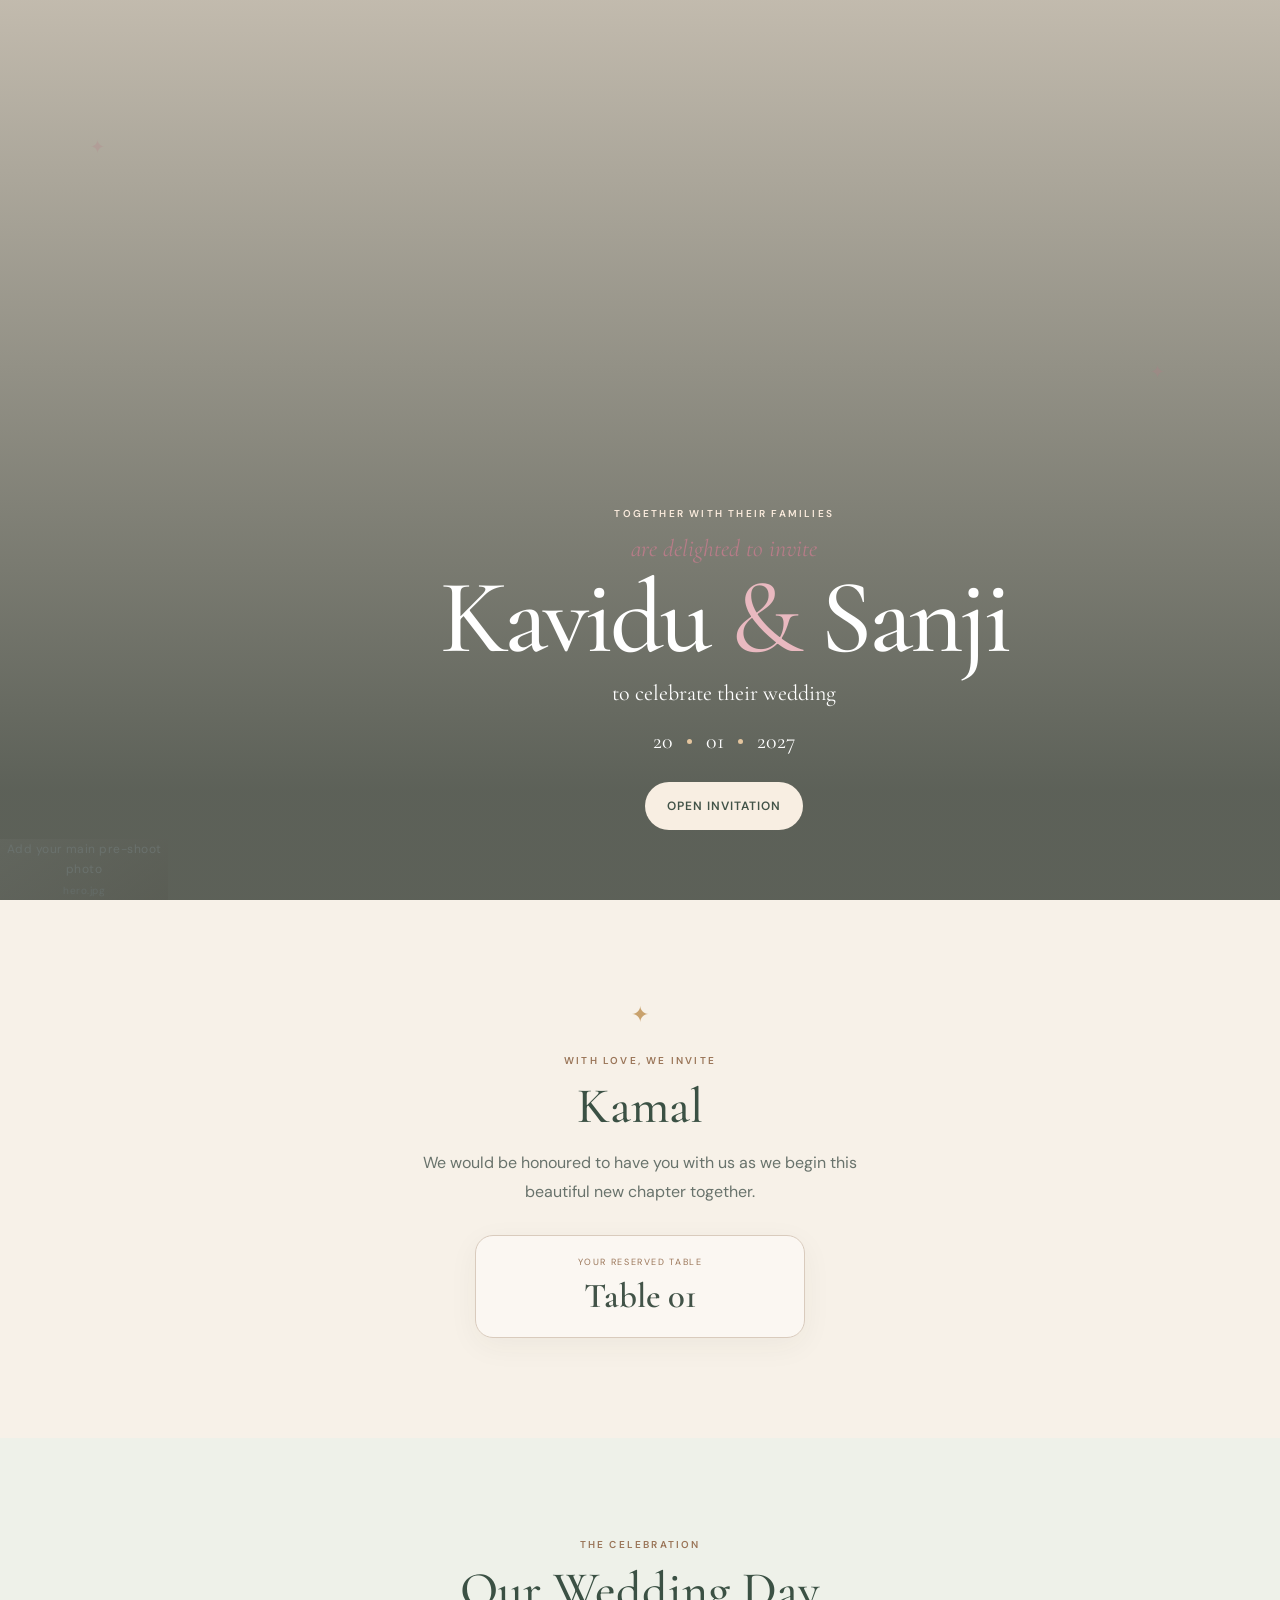
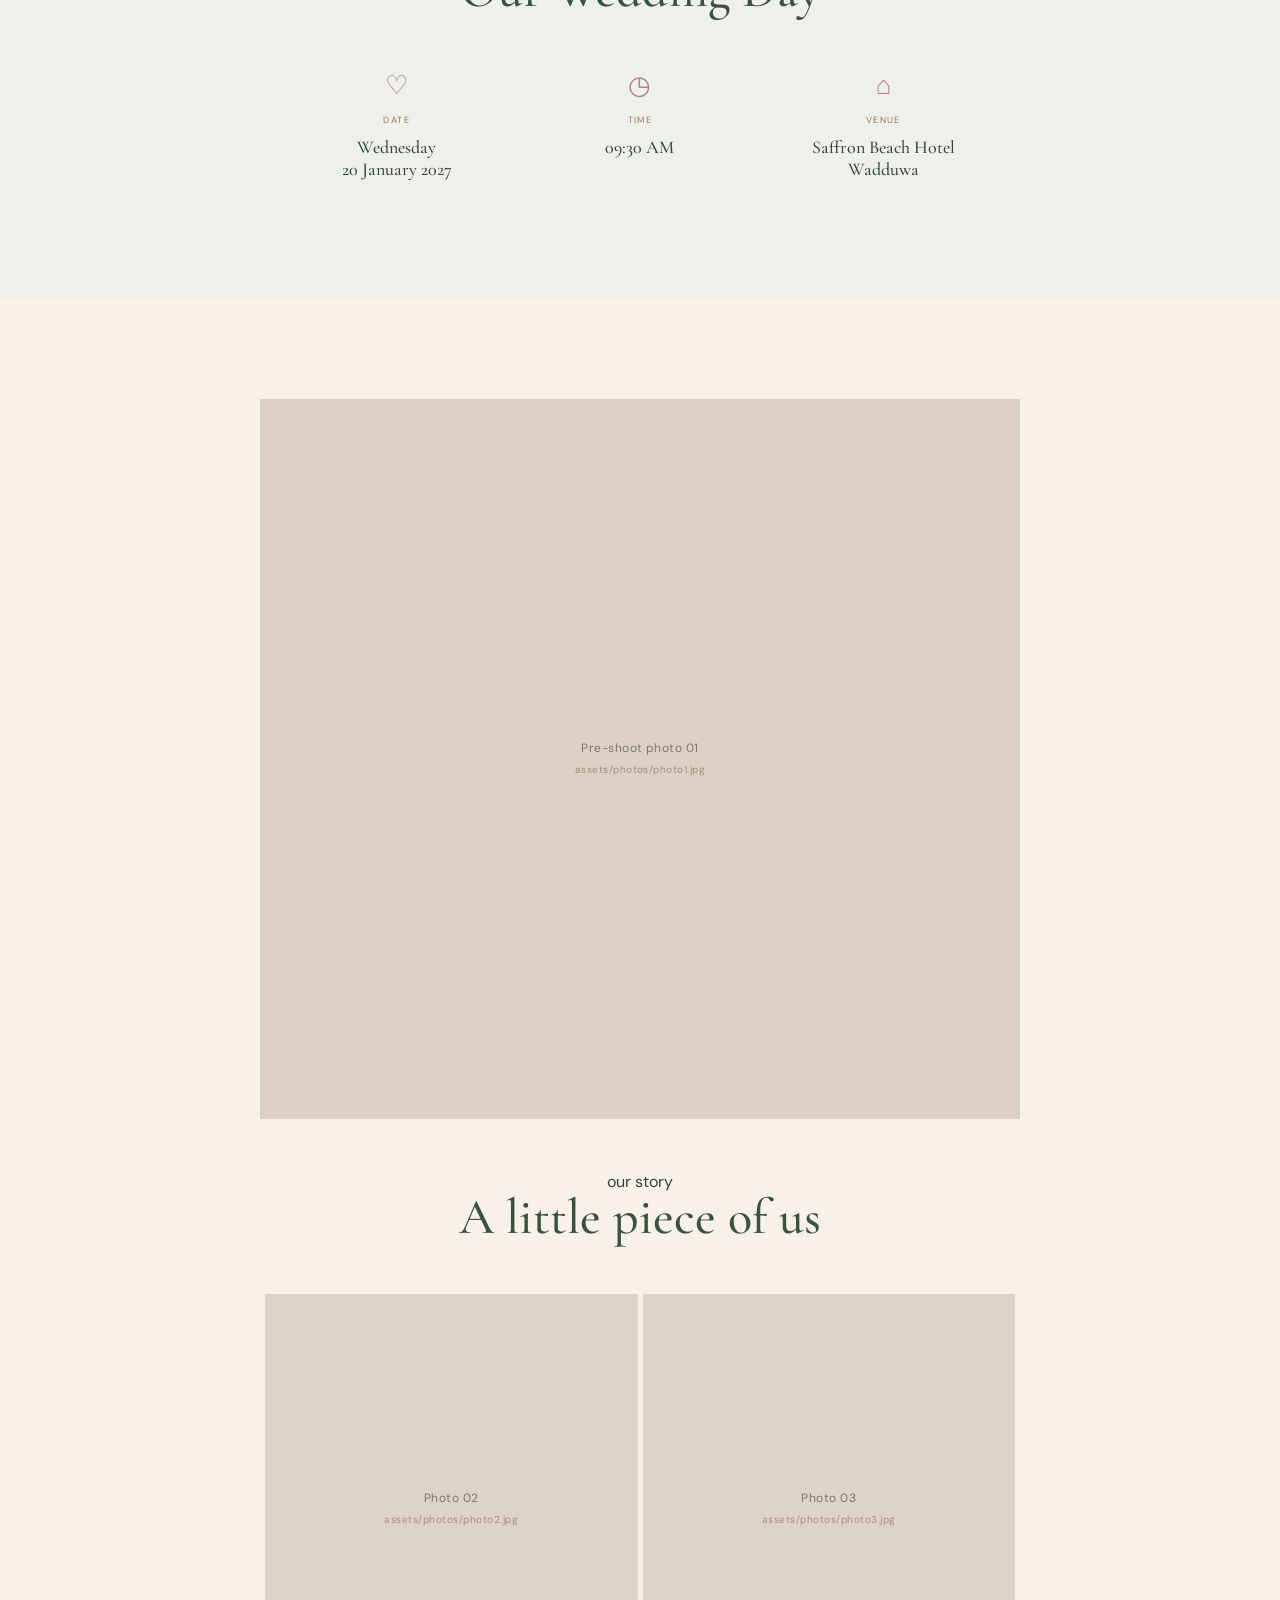
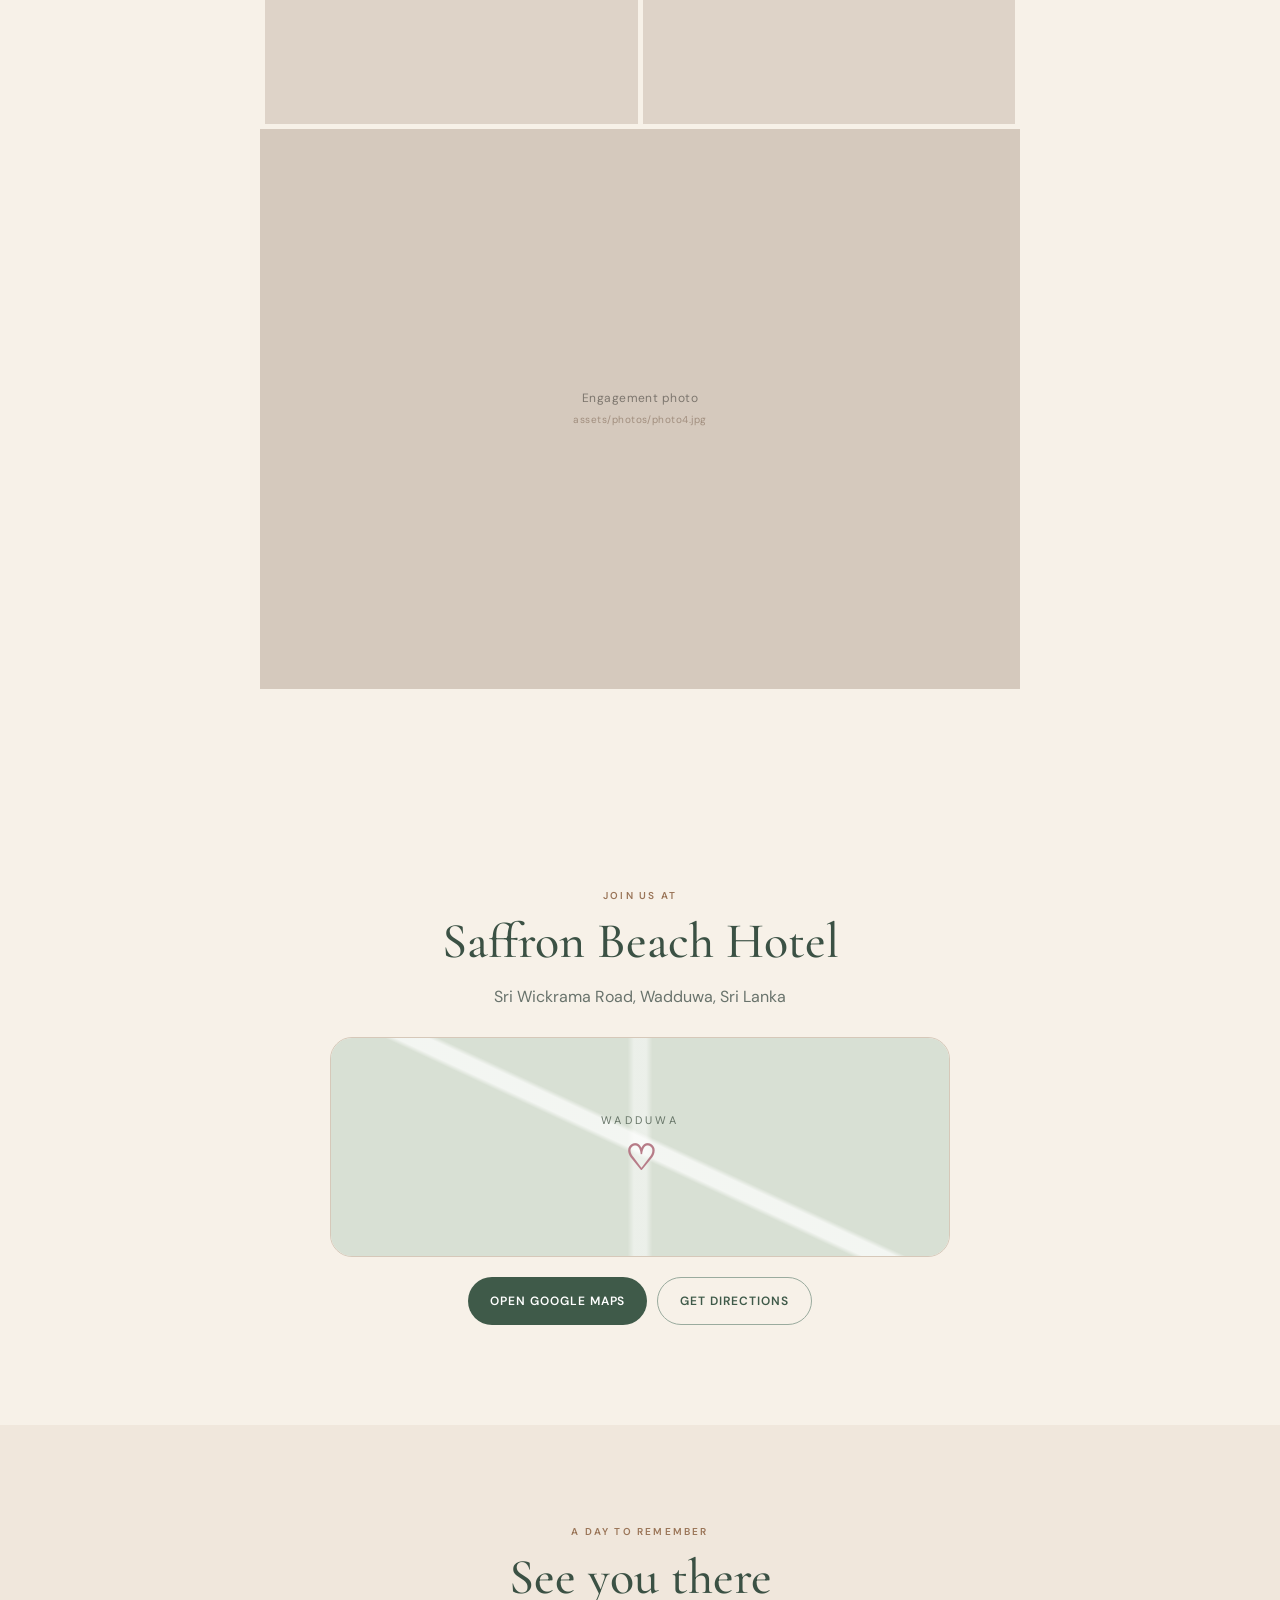
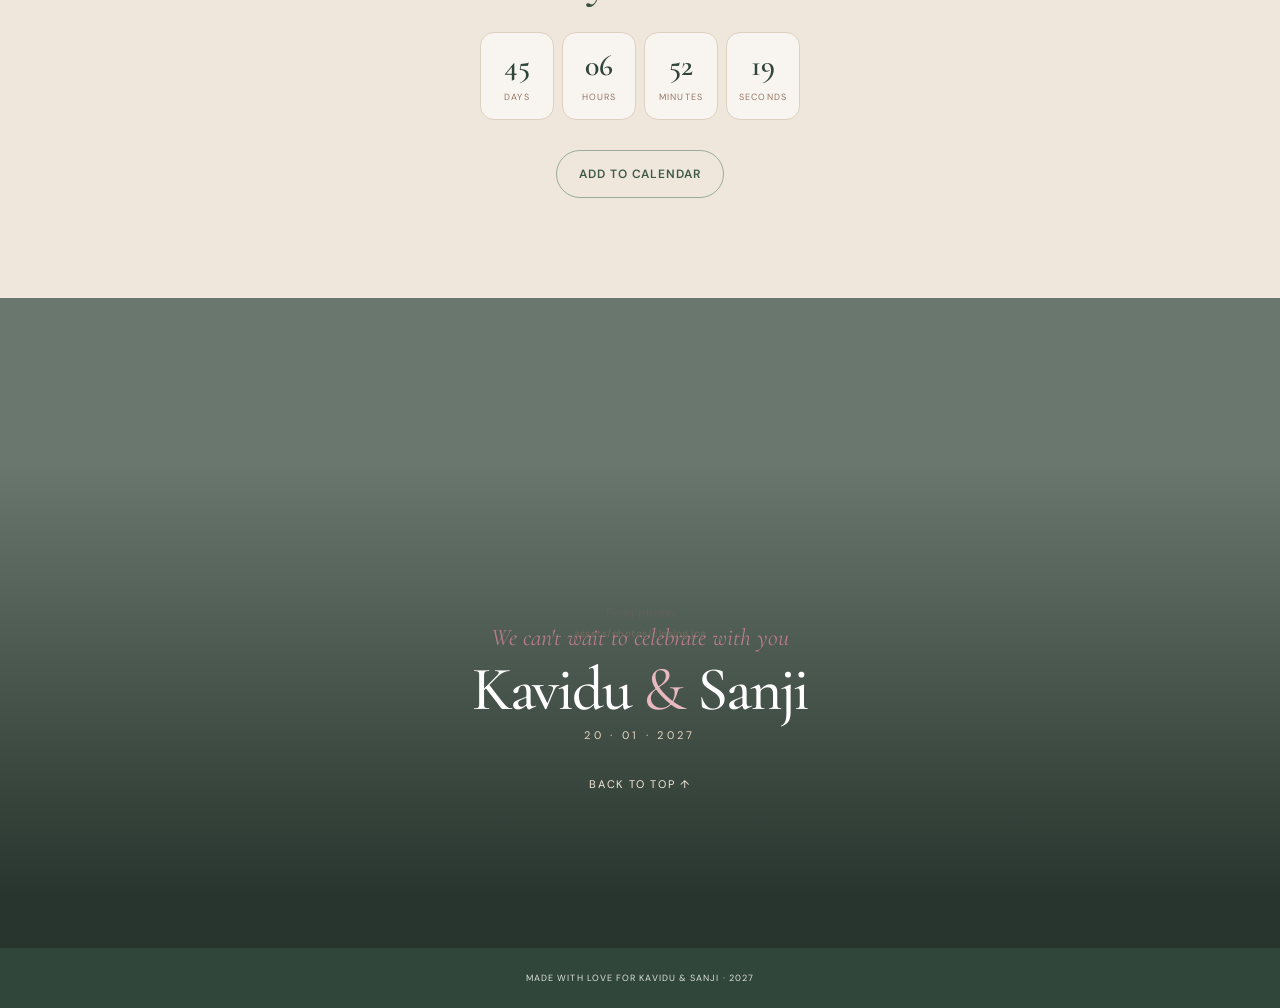
==== index.html @ c651fc00 "Update index.html" ====
<!doctype html>
<html lang="en">
<head>
  <meta charset="utf-8">
  <meta name="viewport" content="width=device-width,initial-scale=1,viewport-fit=cover">
  <meta name="theme-color" content="#f7f1e8">
  <meta name="description" content="Wedding invitation of Kavidu & Sanji — 20 January 2027, Saffron Beach Hotel, Wadduwa.">
  <title>Kavidu & Sanji | Wedding Invitation</title>
  <link rel="preconnect" href="https://fonts.googleapis.com">
  <link rel="preconnect" href="https://fonts.gstatic.com" crossorigin>
  <link href="https://fonts.googleapis.com/css2?family=Cormorant+Garamond:wght@400;500;600;700&family=DM+Sans:wght@400;500;600&display=swap" rel="stylesheet">
  <link rel="stylesheet" href="styles.css">
</head>
<body>
  <div class="petals" aria-hidden="true"></div>

  <main>
    <section class="hero" id="top">
      <div class="hero-photo photo-placeholder" data-photo="hero">
        <div class="photo-note">Add your main pre-shoot photo<br><small>hero.jpg</small></div>
      </div>
      <div class="hero-overlay"></div>
      <div class="hero-content">
        <p class="eyebrow">Together with their families</p>
        <p class="script">are delighted to invite</p>
        <h1>Kavidu <span>&amp;</span> Sanji</h1>
        <p class="hero-sub">to celebrate their wedding</p>
        <div class="date-line">
          <span>20</span><i></i><span>01</span><i></i><span>2027</span>
        </div>
        <button class="enter-btn" onclick="document.querySelector('#invitation').scrollIntoView({behavior:'smooth'})">Open Invitation</button>
      </div>
    </section>

    <section class="welcome section" id="invitation">
      <div class="ornament">✦</div>
      <p class="eyebrow">With love, we invite</p>
      <h2 id="guestName">Dear Guest</h2>
      <p class="guest-message">
        We would be honoured to have you with us as we begin this beautiful new chapter together.
      </p>
      <div class="personal-card">
        <span>Your reserved table</span>
        <strong id="tableNumber">—</strong>
      </div>
    </section>

    <section class="details section">
      <p class="eyebrow">The celebration</p>
      <h2>Our Wedding Day</h2>
      <div class="detail-grid">
        <article><span class="icon">♡</span><small>DATE</small><b>Wednesday<br>20 January 2027</b></article>
        <article><span class="icon">◷</span><small>TIME</small><b>09:30 AM</b></article>
        <article><span class="icon">⌂</span><small>VENUE</small><b>Saffron Beach Hotel<br>Wadduwa</b></article>
      </div>
    </section>

    <section class="photo-story section">
      <div class="wide-photo photo-placeholder" data-photo="photo1"><div class="photo-note">Pre-shoot photo 01<br><small>assets/photos/photo1.jpg</small></div></div>
      <div class="photo-caption"><span>our story</span><h2>A little piece of us</h2></div>
      <div class="photo-grid">
        <div class="photo-placeholder" data-photo="photo2"><div class="photo-note">Photo 02<br><small>assets/photos/photo2.jpg</small></div></div>
        <div class="photo-placeholder" data-photo="photo3"><div class="photo-note">Photo 03<br><small>assets/photos/photo3.jpg</small></div></div>
      </div>
      <div class="photo-placeholder tall-photo" data-photo="photo4"><div class="photo-note">Engagement photo<br><small>assets/photos/photo4.jpg</small></div></div>
    </section>

    <section class="venue section">
      <p class="eyebrow">Join us at</p>
      <h2>Saffron Beach Hotel</h2>
      <p>Sri Wickrama Road, Wadduwa, Sri Lanka</p>
      <div class="map-card">
        <div class="map-pattern"><span>WADDUWA</span><b>♡</b></div>
      </div>
      <div class="button-row">
        <a class="primary-btn" target="_blank" rel="noopener" href="https://www.google.com/maps/search/?api=1&query=Saffron+Beach+Hotel,+Sri+Wickrama+Road,+Wadduwa,+Sri+Lanka">Open Google Maps</a>
        <a class="secondary-btn" target="_blank" rel="noopener" href="https://www.google.com/maps/dir/?api=1&destination=Saffron+Beach+Hotel,+Sri+Wickrama+Road,+Wadduwa,+Sri+Lanka">Get Directions</a>
      </div>
    </section>

    <section class="schedule section">
      <p class="eyebrow">A day to remember</p>
      <h2>See you there</h2>
      <div class="countdown" id="countdown">
        <div><strong id="days">—</strong><span>Days</span></div>
        <div><strong id="hours">—</strong><span>Hours</span></div>
        <div><strong id="minutes">—</strong><span>Minutes</span></div>
        <div><strong id="seconds">—</strong><span>Seconds</span></div>
      </div>
      <a class="secondary-btn calendar-btn" id="calendarBtn" target="_blank" rel="noopener">Add to Calendar</a>
    </section>

    <section class="closing section">
      <div class="closing-photo photo-placeholder" data-photo="closing"><div class="photo-note">Final photo<br><small>assets/photos/closing.jpg</small></div></div>
      <div class="closing-content">
        <p class="script">We can't wait to celebrate with you</p>
        <h2>Kavidu <span>&amp;</span> Sanji</h2>
        <p>20 · 01 · 2027</p>
        <a class="top-link" href="#top">Back to top ↑</a>
      </div>
    </section>
  </main>

  <footer>Made with love for Kavidu &amp; Sanji · 2027</footer>
  <script src="guests.js"></script>
  <script src="script.js"></script>
</body>
</html>
---- styles.css ----
*{box-sizing:border-box}html{scroll-behavior:smooth}body{margin:0;background:#f7f1e8;color:#31463a;font-family:"DM Sans",sans-serif;font-size:16px}.section{padding:76px 22px;text-align:center;max-width:760px;margin:auto}.eyebrow{text-transform:uppercase;letter-spacing:.22em;font-size:10px;color:#9a7558;font-weight:600;margin:0 0 14px}.script{font-family:"Cormorant Garamond",serif;font-style:italic;font-size:24px;color:#b77c88;margin:0}.hero{height:100svh;min-height:680px;position:relative;display:flex;align-items:flex-end;justify-content:center;overflow:hidden;background:#d8cec0}.hero-photo,.hero-overlay{position:absolute;inset:0}.hero-photo{background:linear-gradient(145deg,#e8ddd1,#d1c4b6)}.hero-photo img,.photo-placeholder img{width:100%;height:100%;object-fit:cover;display:block}.hero-overlay{background:linear-gradient(to bottom,rgba(34,45,39,.12),rgba(34,45,39,.68) 88%)}.photo-placeholder{display:flex;align-items:center;justify-content:center;position:relative;overflow:hidden}.photo-note{font-size:12px;line-height:1.7;letter-spacing:.04em;color:#7d766e;text-align:center}.photo-note small{font-size:10px;color:#a18e7e}.hero .photo-note{color:#fff}.hero .photo-note small{color:#eee}.hero-content{position:relative;z-index:2;color:#fff;text-align:center;padding:0 22px 56px;width:100%}.hero-content .eyebrow{color:#f9eadc}.hero h1,.closing h2{font-family:"Cormorant Garamond",serif;font-size:clamp(58px,16vw,105px);line-height:.85;font-weight:500;margin:10px 0 18px;letter-spacing:-.035em}.hero h1 span,.closing h2 span{color:#e9b9c0;font-weight:400}.hero-sub{font-family:"Cormorant Garamond",serif;font-size:22px;margin:0 0 22px}.date-line{display:flex;justify-content:center;align-items:center;gap:14px;font-family:"Cormorant Garamond",serif;font-size:22px}.date-line i{width:5px;height:5px;border-radius:50%;background:#e4c59e}.enter-btn,.primary-btn,.secondary-btn{border:0;text-decoration:none;display:inline-flex;align-items:center;justify-content:center;min-height:48px;padding:13px 22px;border-radius:999px;font:600 12px "DM Sans",sans-serif;letter-spacing:.08em;text-transform:uppercase;cursor:pointer}.enter-btn{margin-top:28px;background:#f8eee2;color:#425348}.primary-btn{background:#3f5a49;color:#fff}.secondary-btn{background:transparent;color:#3f5a49;border:1px solid #9aab9e}.welcome h2,.details h2,.venue h2,.schedule h2,.photo-caption h2{font-family:"Cormorant Garamond",serif;font-size:50px;line-height:1;margin:0 0 18px;font-weight:500;color:#3b5144}.welcome{padding-top:92px}.ornament{color:#c9a26d;font-size:22px;margin-bottom:25px}.guest-message{max-width:500px;margin:0 auto 28px;line-height:1.8;color:#69736c}.personal-card{border:1px solid #d9cbbd;background:rgba(255,255,255,.42);padding:20px;border-radius:18px;max-width:330px;margin:auto;box-shadow:0 8px 30px rgba(63,54,43,.05)}.personal-card span{display:block;text-transform:uppercase;letter-spacing:.18em;font-size:9px;color:#9a7558;margin-bottom:7px}.personal-card strong{font-family:"Cormorant Garamond",serif;font-size:35px;font-weight:600;color:#425348}.details{background:#eef1e9;max-width:none}.detail-grid{display:grid;grid-template-columns:repeat(3,1fr);max-width:720px;margin:35px auto 0;gap:10px}.detail-grid article{padding:18px 8px}.detail-grid .icon{display:block;font-size:26px;color:#b77c88;margin-bottom:12px}.detail-grid small{font-size:9px;letter-spacing:.16em;color:#9a7558;display:block;margin-bottom:10px}.detail-grid b{font:500 18px/1.25 "Cormorant Garamond",serif}.photo-story{padding:0 0 76px}.wide-photo{height:70vh;min-height:440px;background:#ddd1c5}.photo-caption{padding:52px 22px}.photo-caption h2{margin:0}.photo-grid{display:grid;grid-template-columns:1fr 1fr;gap:5px;padding:0 5px}.photo-grid .photo-placeholder{height:300px;background:#ded3c8}.tall-photo{height:560px;margin-top:5px;background:#d5c9bd}.venue p:not(.eyebrow){color:#69736c;line-height:1.6}.map-card{margin:28px auto 20px;max-width:620px;height:220px;border-radius:22px;overflow:hidden;border:1px solid #d6c8b9;background:#dbe2d7}.map-pattern{height:100%;display:flex;align-items:center;justify-content:center;flex-direction:column;gap:8px;background:linear-gradient(25deg,transparent 48%,rgba(255,255,255,.7) 49%,rgba(255,255,255,.7) 52%,transparent 53%),linear-gradient(90deg,transparent 48%,rgba(255,255,255,.5) 49%,rgba(255,255,255,.5) 51%,transparent 52%),#d8e0d4;color:#667467}.map-pattern span{font-size:11px;letter-spacing:.3em}.map-pattern b{font-size:35px;color:#b77c88}.button-row{display:flex;gap:10px;justify-content:center;flex-wrap:wrap}.schedule{background:#f0e7dc;max-width:none}.countdown{display:flex;justify-content:center;gap:8px;margin:30px 0;flex-wrap:wrap}.countdown div{min-width:74px;padding:14px 7px;background:rgba(255,255,255,.55);border:1px solid #ded0c1;border-radius:14px}.countdown strong{display:block;font:600 30px "Cormorant Garamond",serif}.countdown span{font-size:9px;text-transform:uppercase;letter-spacing:.12em;color:#927764}.calendar-btn{display:inline-flex}.closing{padding:0;max-width:none;position:relative;background:#3f5145;color:#fff;min-height:650px;display:flex;align-items:flex-end}.closing-photo{position:absolute;inset:0;background:#69776e}.closing-photo:after{content:"";position:absolute;inset:0;background:linear-gradient(transparent 25%,rgba(31,44,37,.88) 92%)}.closing-content{position:relative;z-index:2;width:100%;padding:80px 22px 55px}.closing h2{font-size:62px;margin:12px 0;color:#fff}.closing-content>p:last-of-type{letter-spacing:.3em;font-size:11px;color:#e7d6c0}.top-link{display:inline-block;margin-top:24px;color:#f7eadb;text-decoration:none;font-size:11px;text-transform:uppercase;letter-spacing:.15em}footer{text-align:center;padding:24px;background:#31463a;color:#dce2da;font-size:9px;letter-spacing:.12em;text-transform:uppercase}.petals{position:fixed;z-index:10;pointer-events:none;top:0;left:0;right:0;height:0}.petals:before,.petals:after{content:"✦";position:absolute;top:15vh;color:rgba(183,124,136,.25);font-size:18px}.petals:before{left:7%}.petals:after{right:9%;top:40vh}@media(min-width:700px){.hero-content{padding-bottom:70px}.photo-grid .photo-placeholder{height:430px}.wide-photo{height:80vh}.section{padding-top:100px;padding-bottom:100px}}
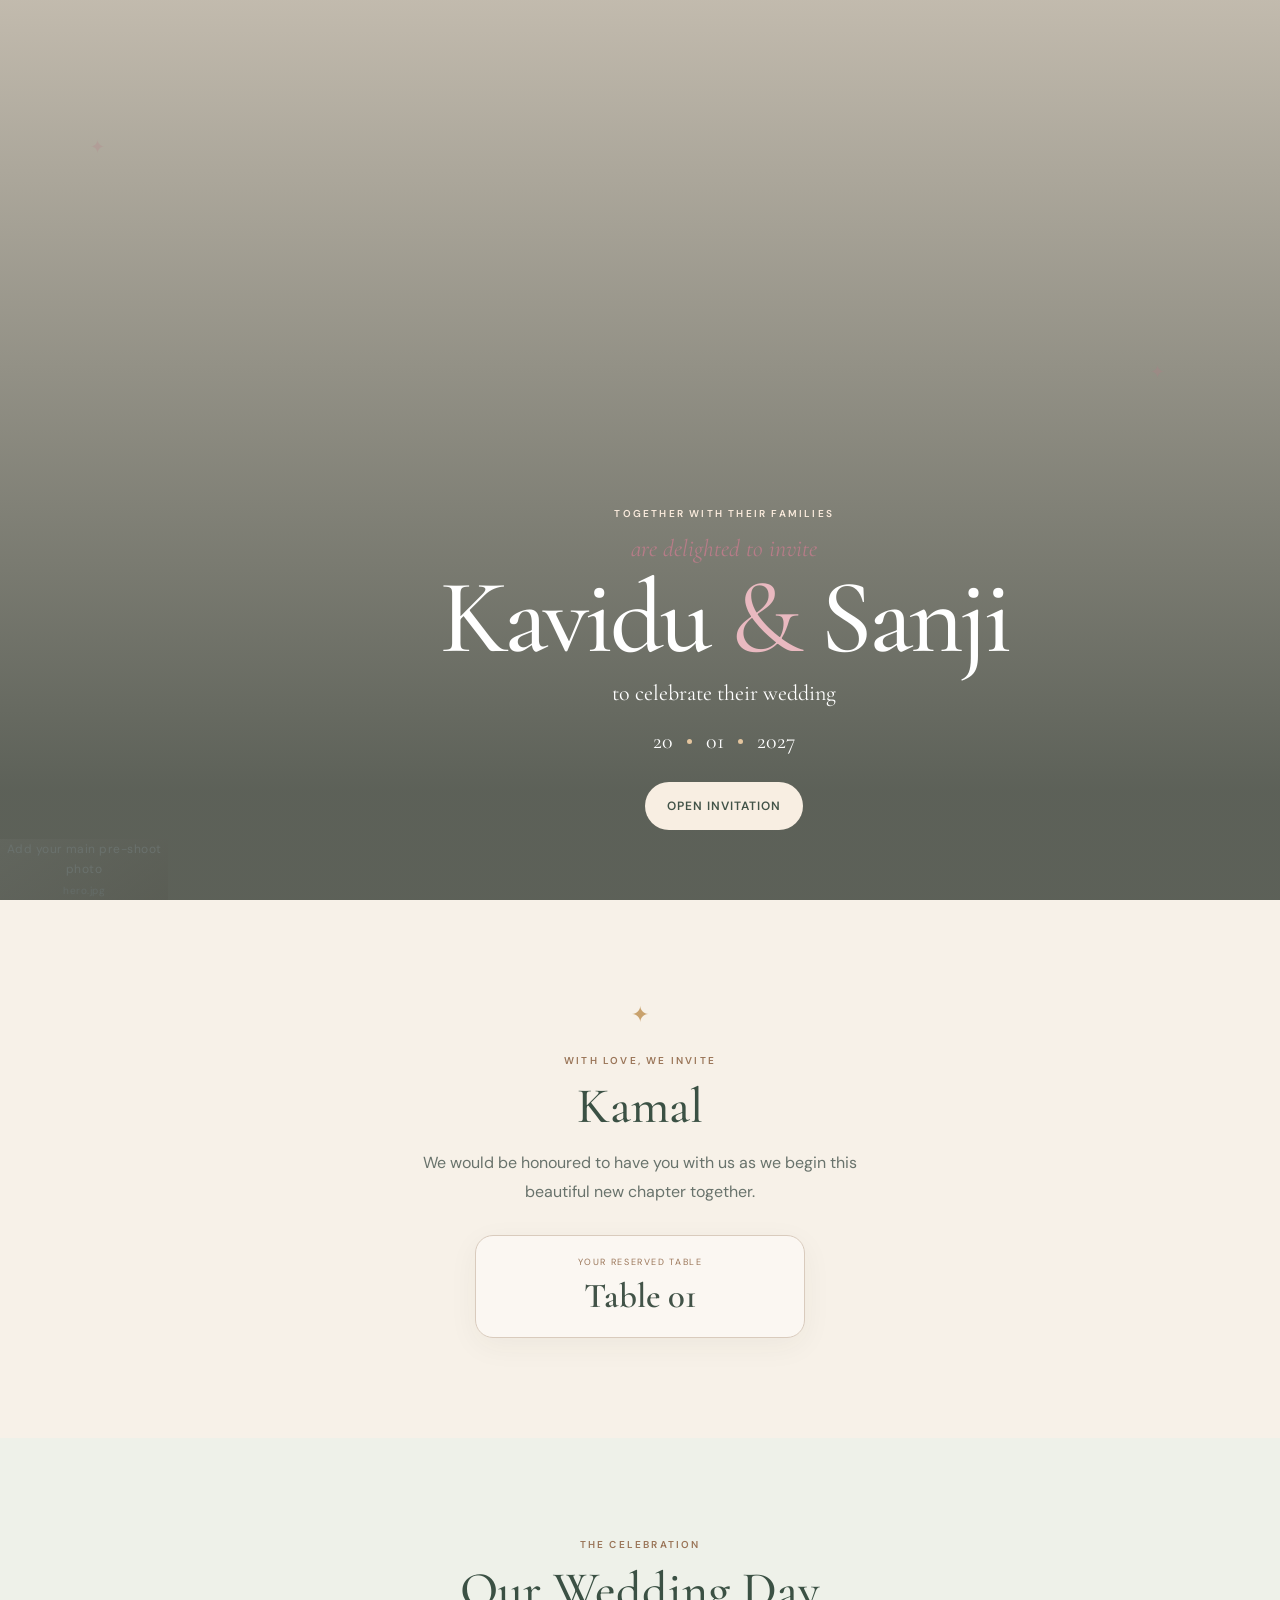
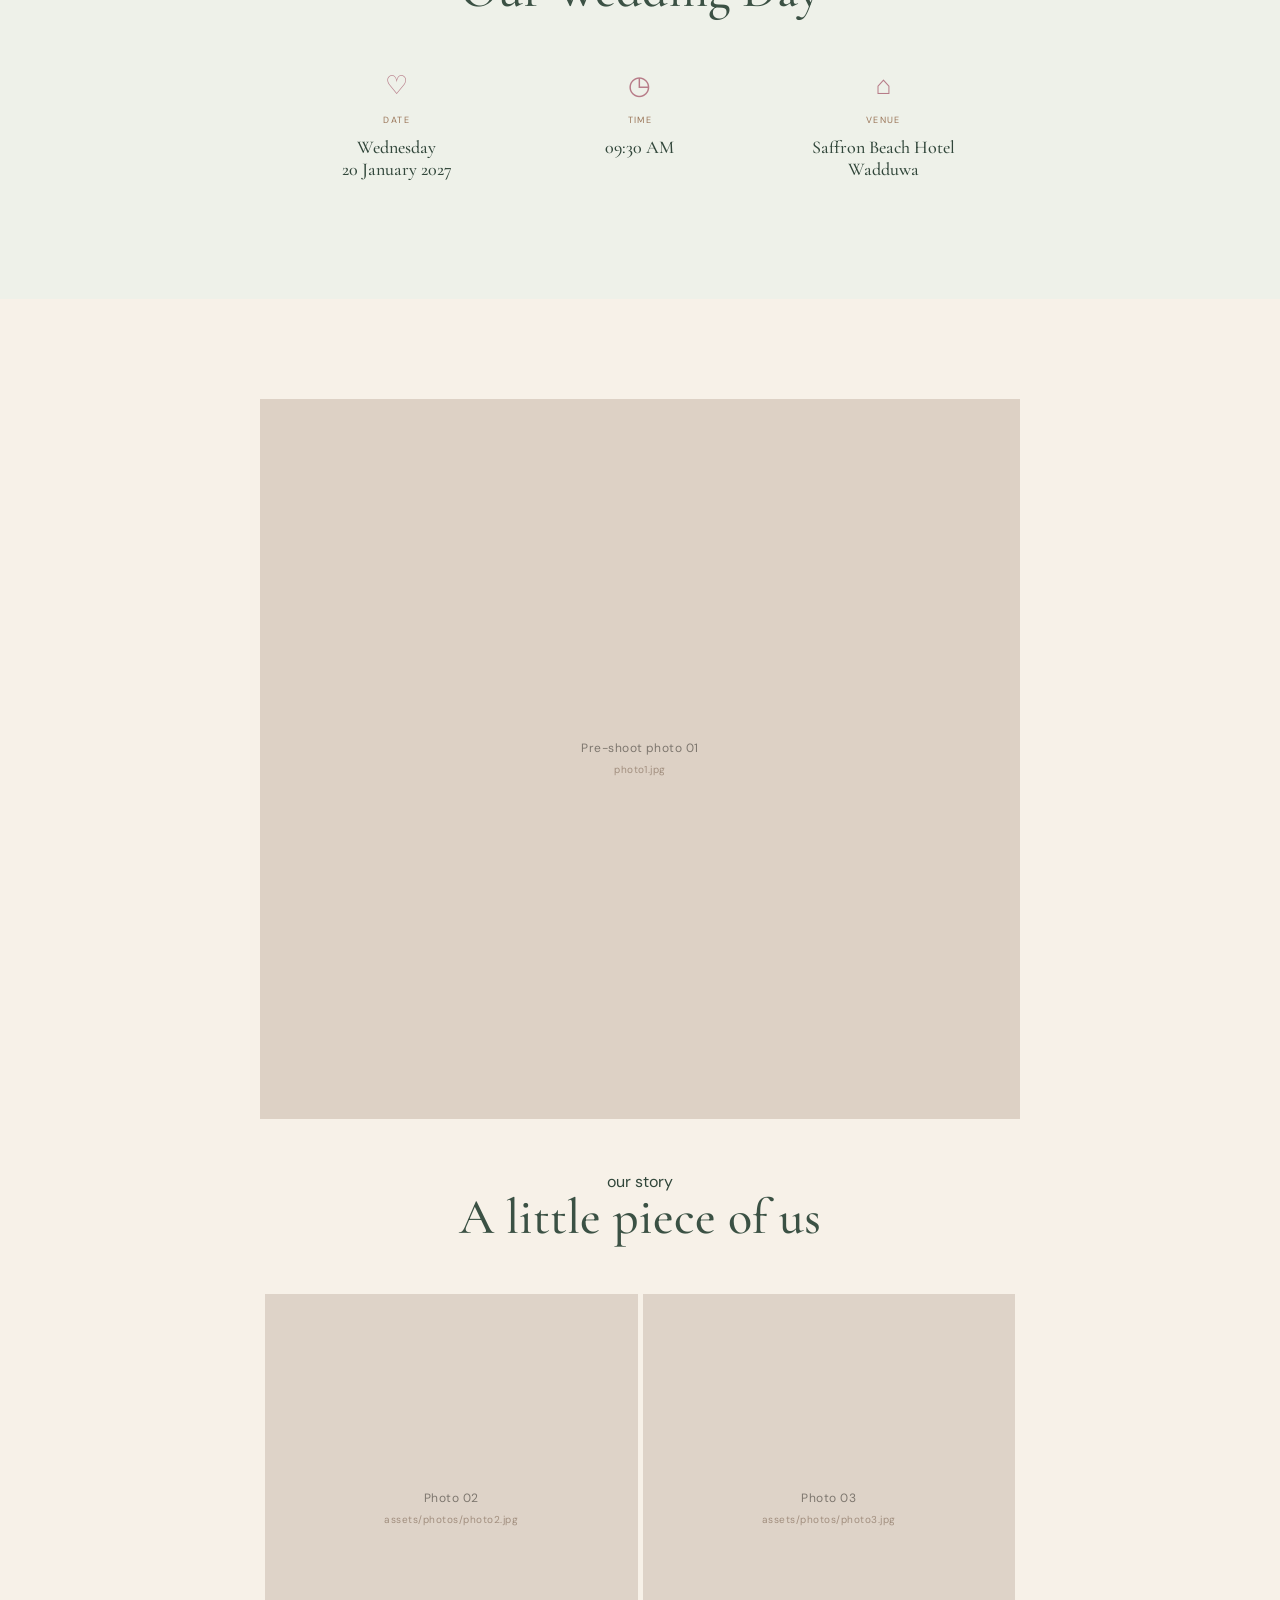
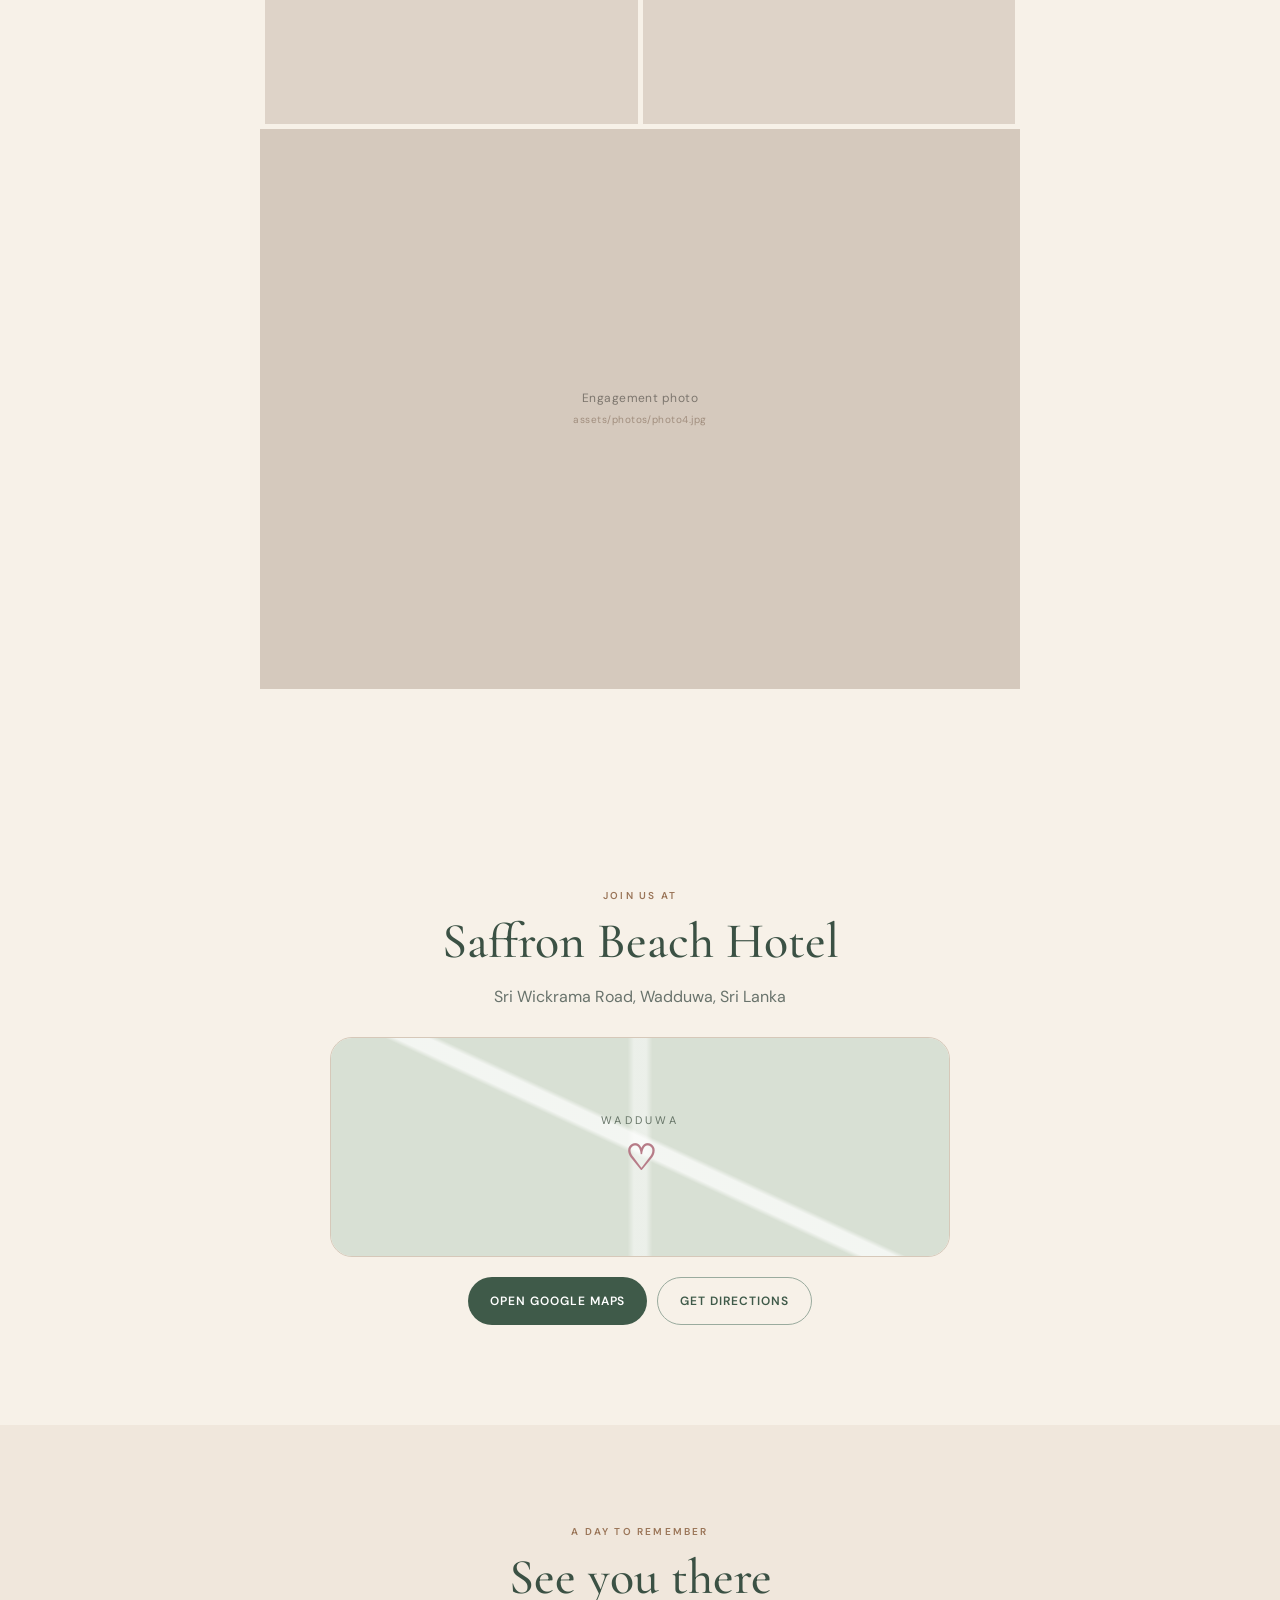
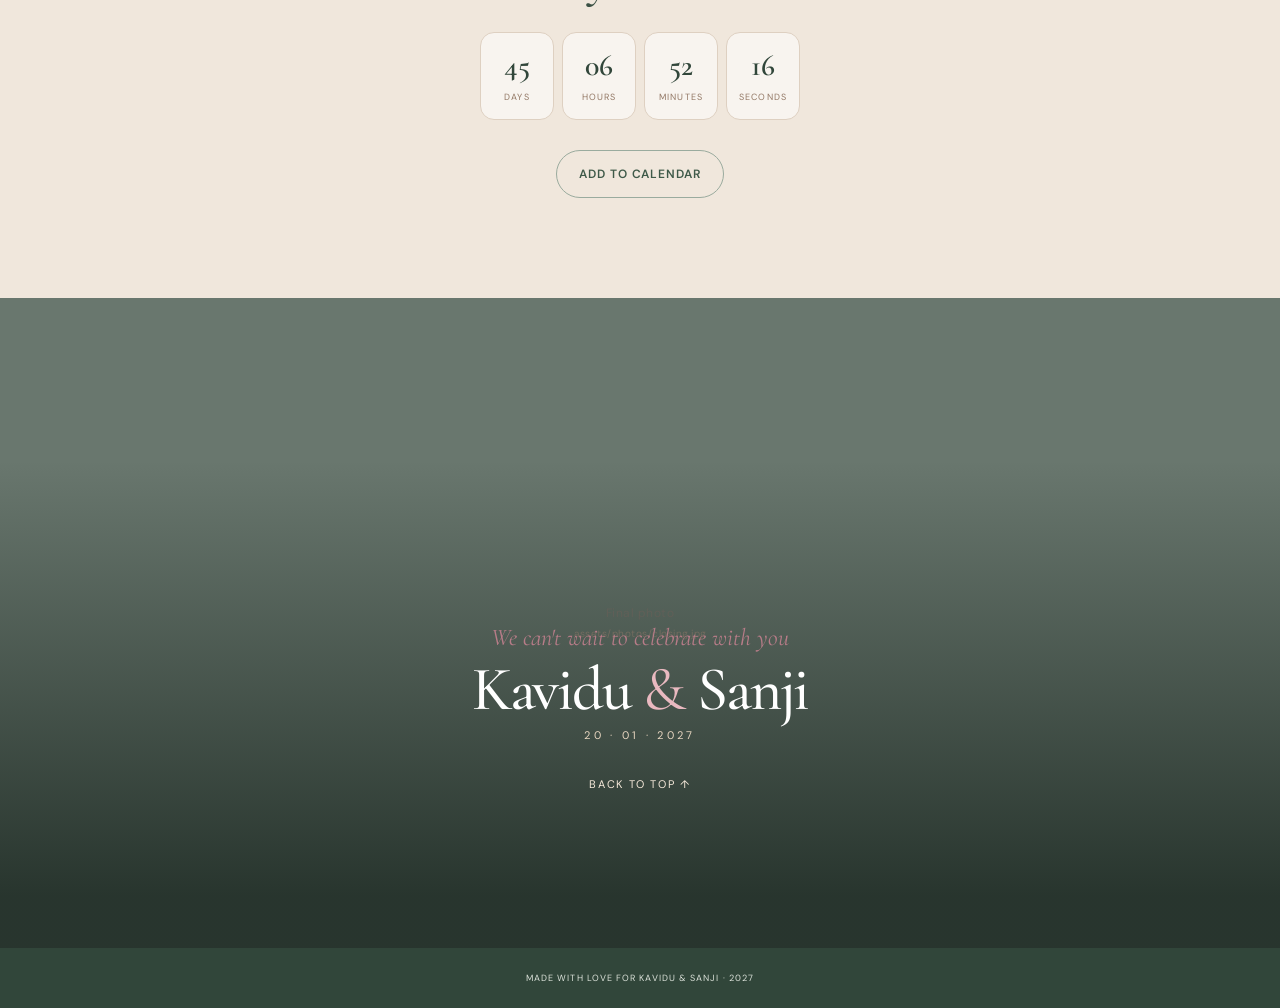
==== commit 73864531: "Change photo note to show filename only Updated the photo note to display the filename without the p" ====
--- a/index.html
+++ b/index.html
@@ -56,7 +56,7 @@
     </section>
 
     <section class="photo-story section">
-      <div class="wide-photo photo-placeholder" data-photo="photo1"><div class="photo-note">Pre-shoot photo 01<br><small>assets/photos/photo1.jpg</small></div></div>
+      <div class="wide-photo photo-placeholder" data-photo="photo1"><div class="photo-note">Pre-shoot photo 01<br><small>photo1.jpg</small></div></div>
       <div class="photo-caption"><span>our story</span><h2>A little piece of us</h2></div>
       <div class="photo-grid">
         <div class="photo-placeholder" data-photo="photo2"><div class="photo-note">Photo 02<br><small>assets/photos/photo2.jpg</small></div></div>
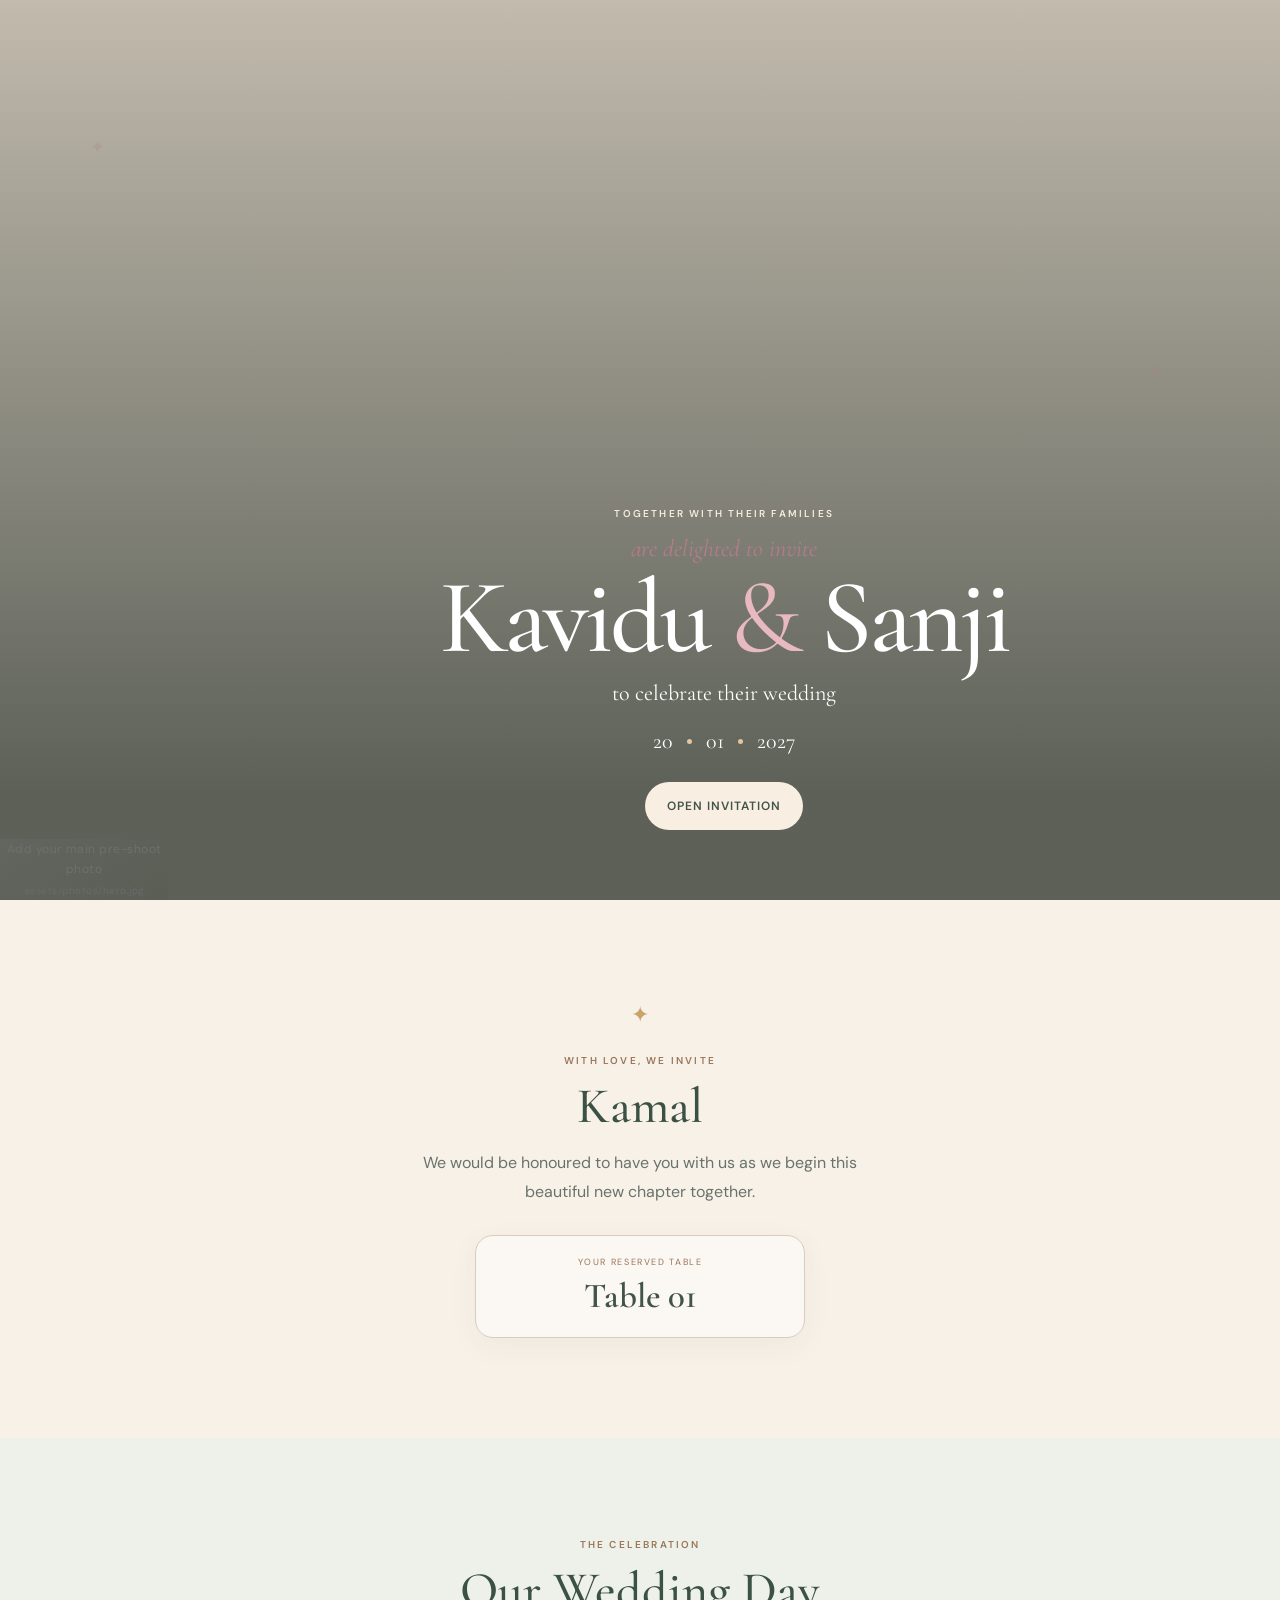
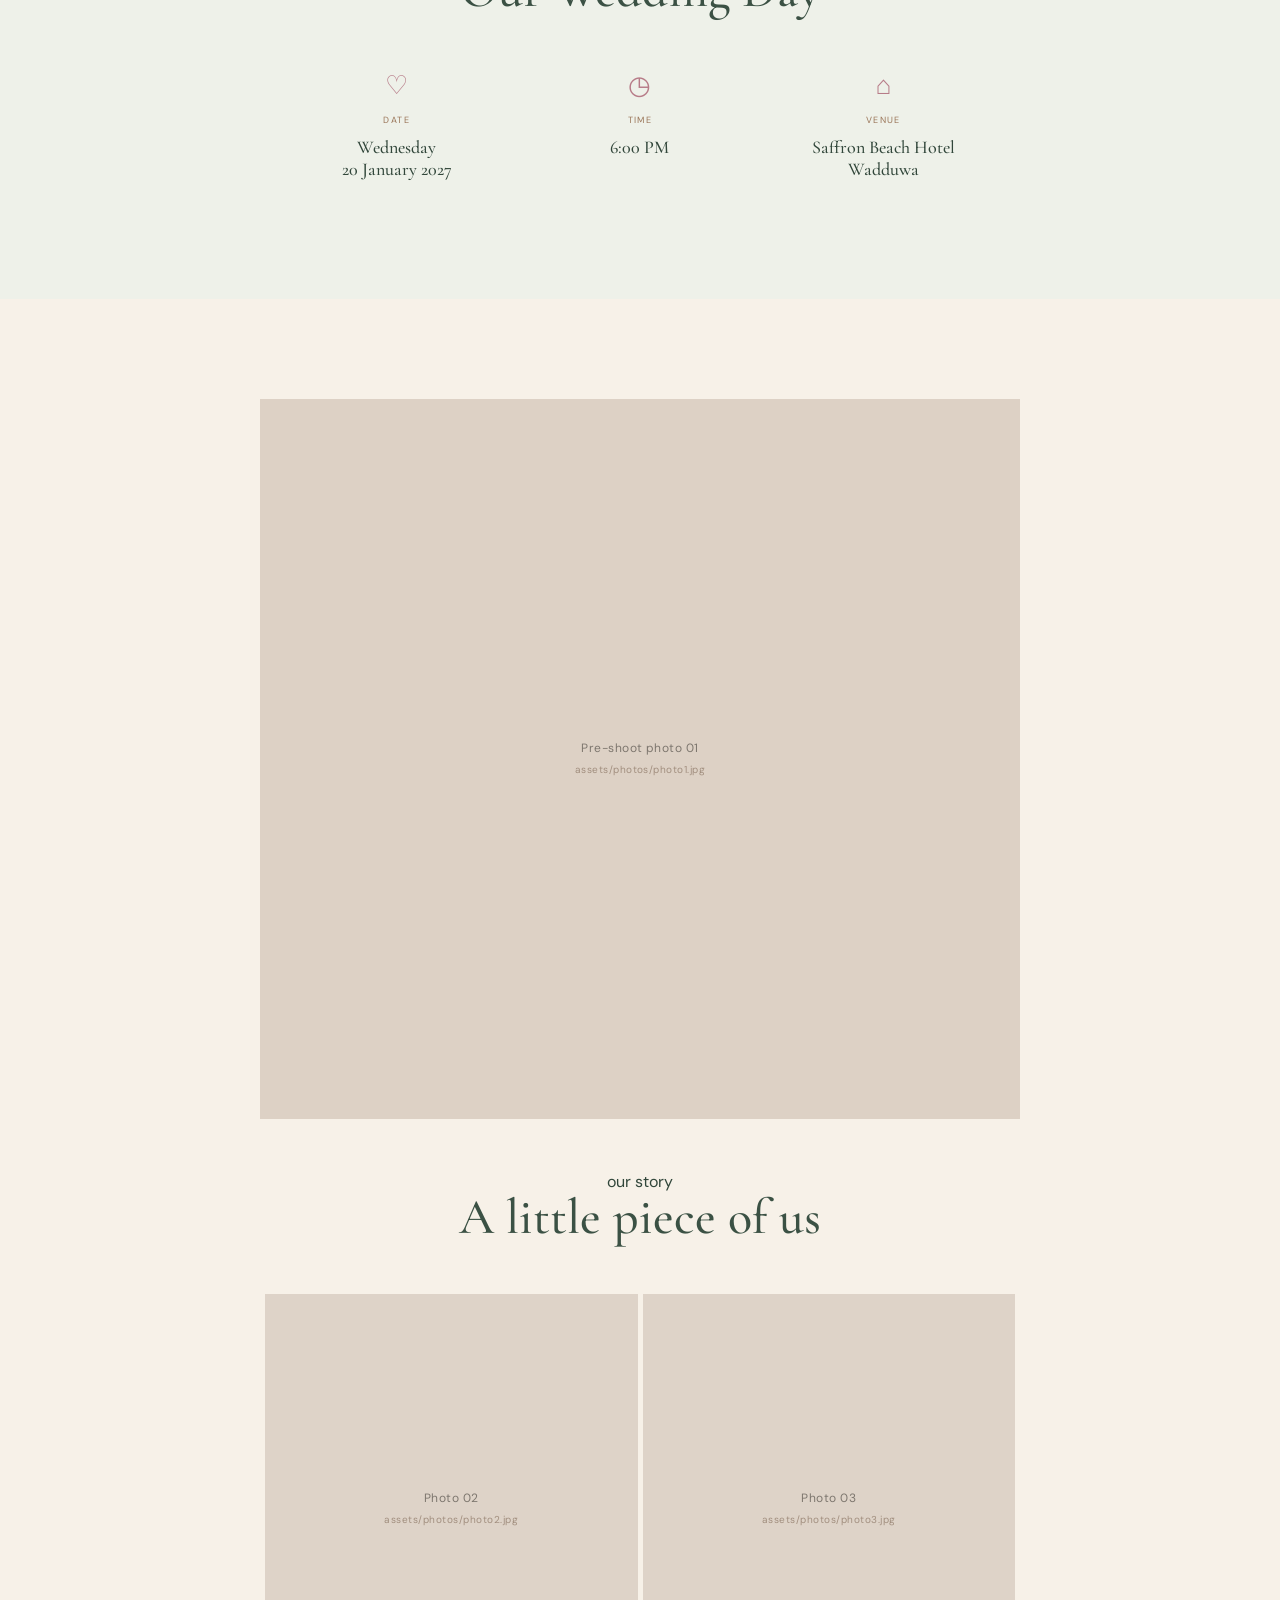
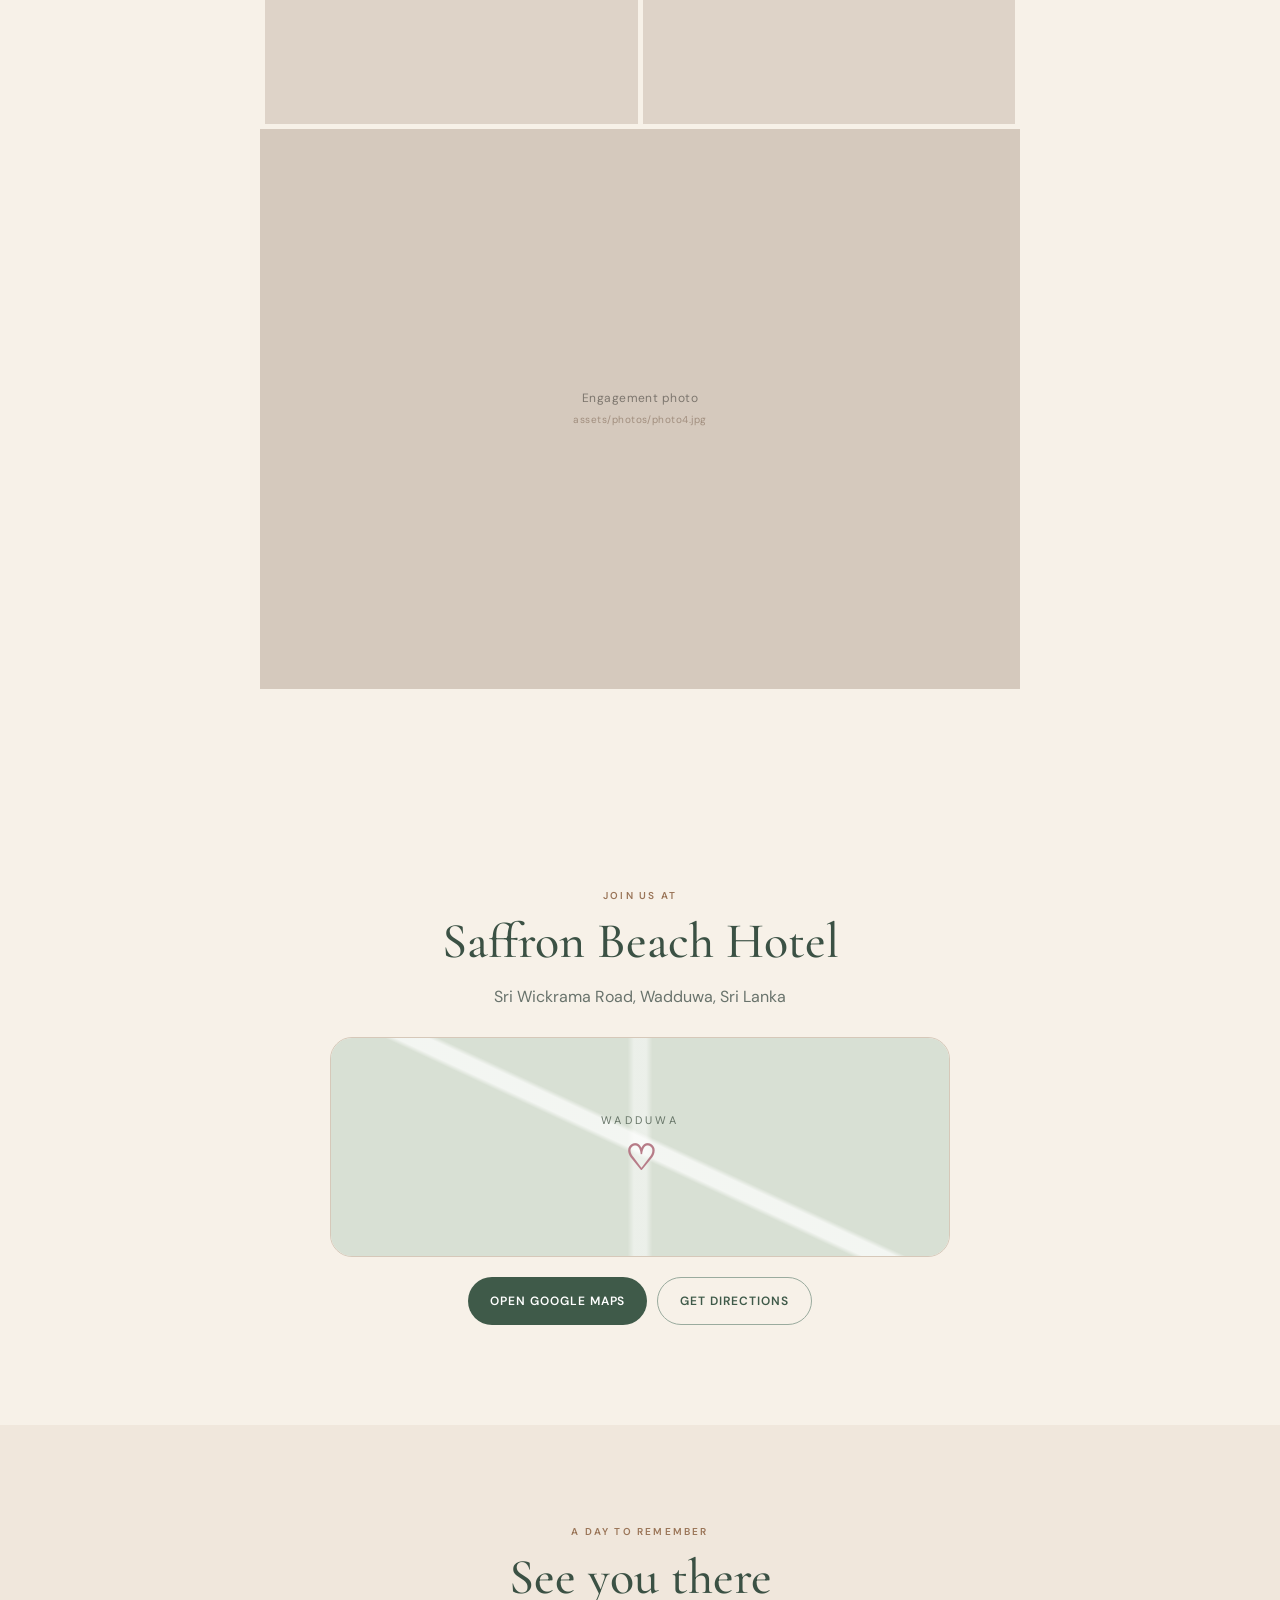
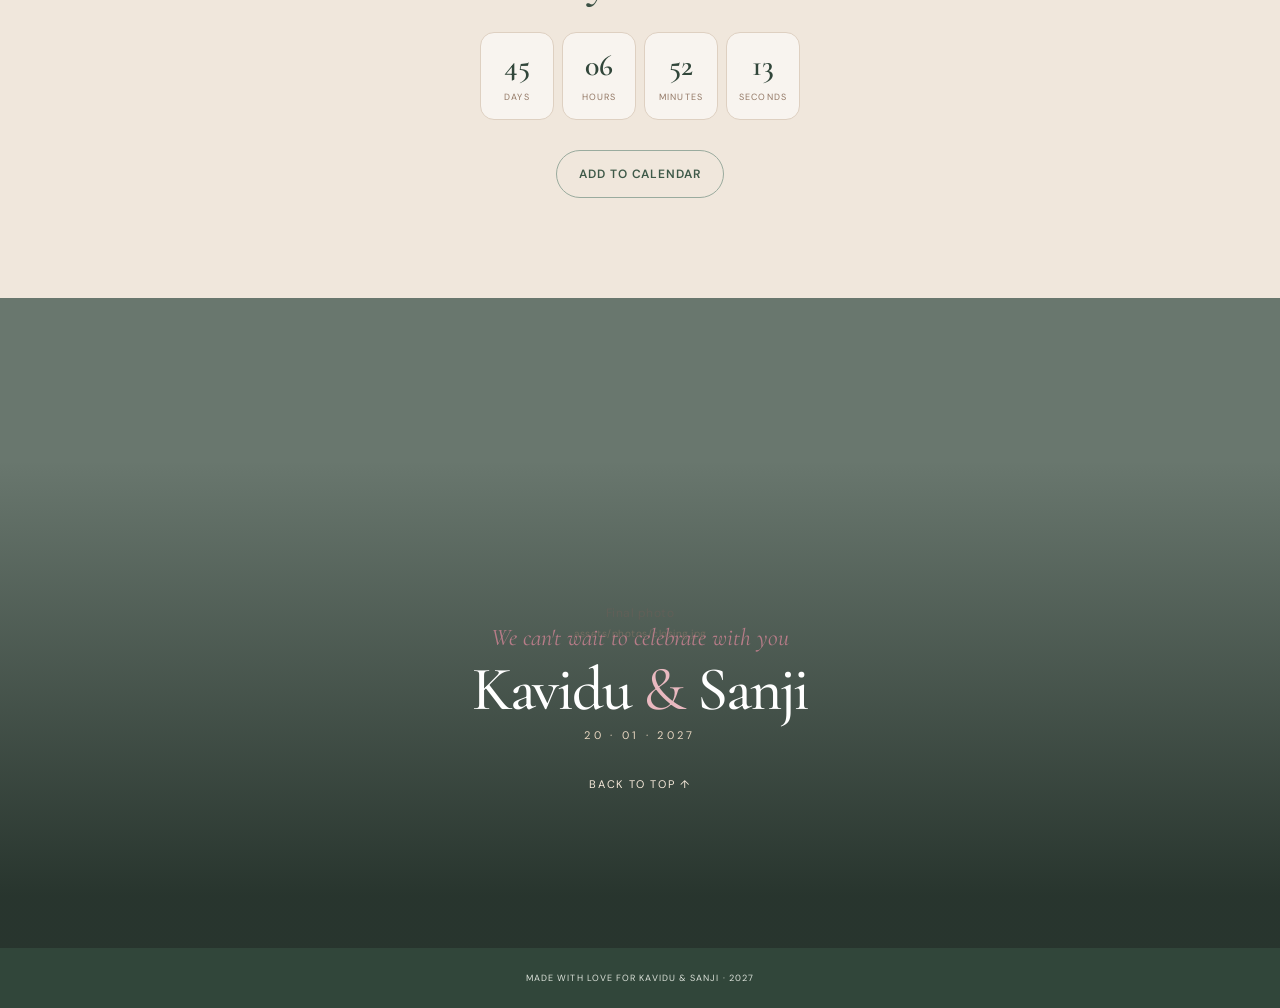
==== commit 76470a1b: "Add files via upload" ====
--- a/index.html
+++ b/index.html
@@ -17,7 +17,7 @@
   <main>
     <section class="hero" id="top">
       <div class="hero-photo photo-placeholder" data-photo="hero">
-        <div class="photo-note">Add your main pre-shoot photo<br><small>hero.jpg</small></div>
+        <div class="photo-note">Add your main pre-shoot photo<br><small>assets/photos/hero.jpg</small></div>
       </div>
       <div class="hero-overlay"></div>
       <div class="hero-content">
@@ -50,13 +50,13 @@
       <h2>Our Wedding Day</h2>
       <div class="detail-grid">
         <article><span class="icon">♡</span><small>DATE</small><b>Wednesday<br>20 January 2027</b></article>
-        <article><span class="icon">◷</span><small>TIME</small><b>09:30 AM</b></article>
+        <article><span class="icon">◷</span><small>TIME</small><b>6:00 PM</b></article>
         <article><span class="icon">⌂</span><small>VENUE</small><b>Saffron Beach Hotel<br>Wadduwa</b></article>
       </div>
     </section>
 
     <section class="photo-story section">
-      <div class="wide-photo photo-placeholder" data-photo="photo1"><div class="photo-note">Pre-shoot photo 01<br><small>photo1.jpg</small></div></div>
+      <div class="wide-photo photo-placeholder" data-photo="photo1"><div class="photo-note">Pre-shoot photo 01<br><small>assets/photos/photo1.jpg</small></div></div>
       <div class="photo-caption"><span>our story</span><h2>A little piece of us</h2></div>
       <div class="photo-grid">
         <div class="photo-placeholder" data-photo="photo2"><div class="photo-note">Photo 02<br><small>assets/photos/photo2.jpg</small></div></div>
@@ -105,4 +105,4 @@
   <script src="guests.js"></script>
   <script src="script.js"></script>
 </body>
-</html>
+</html>
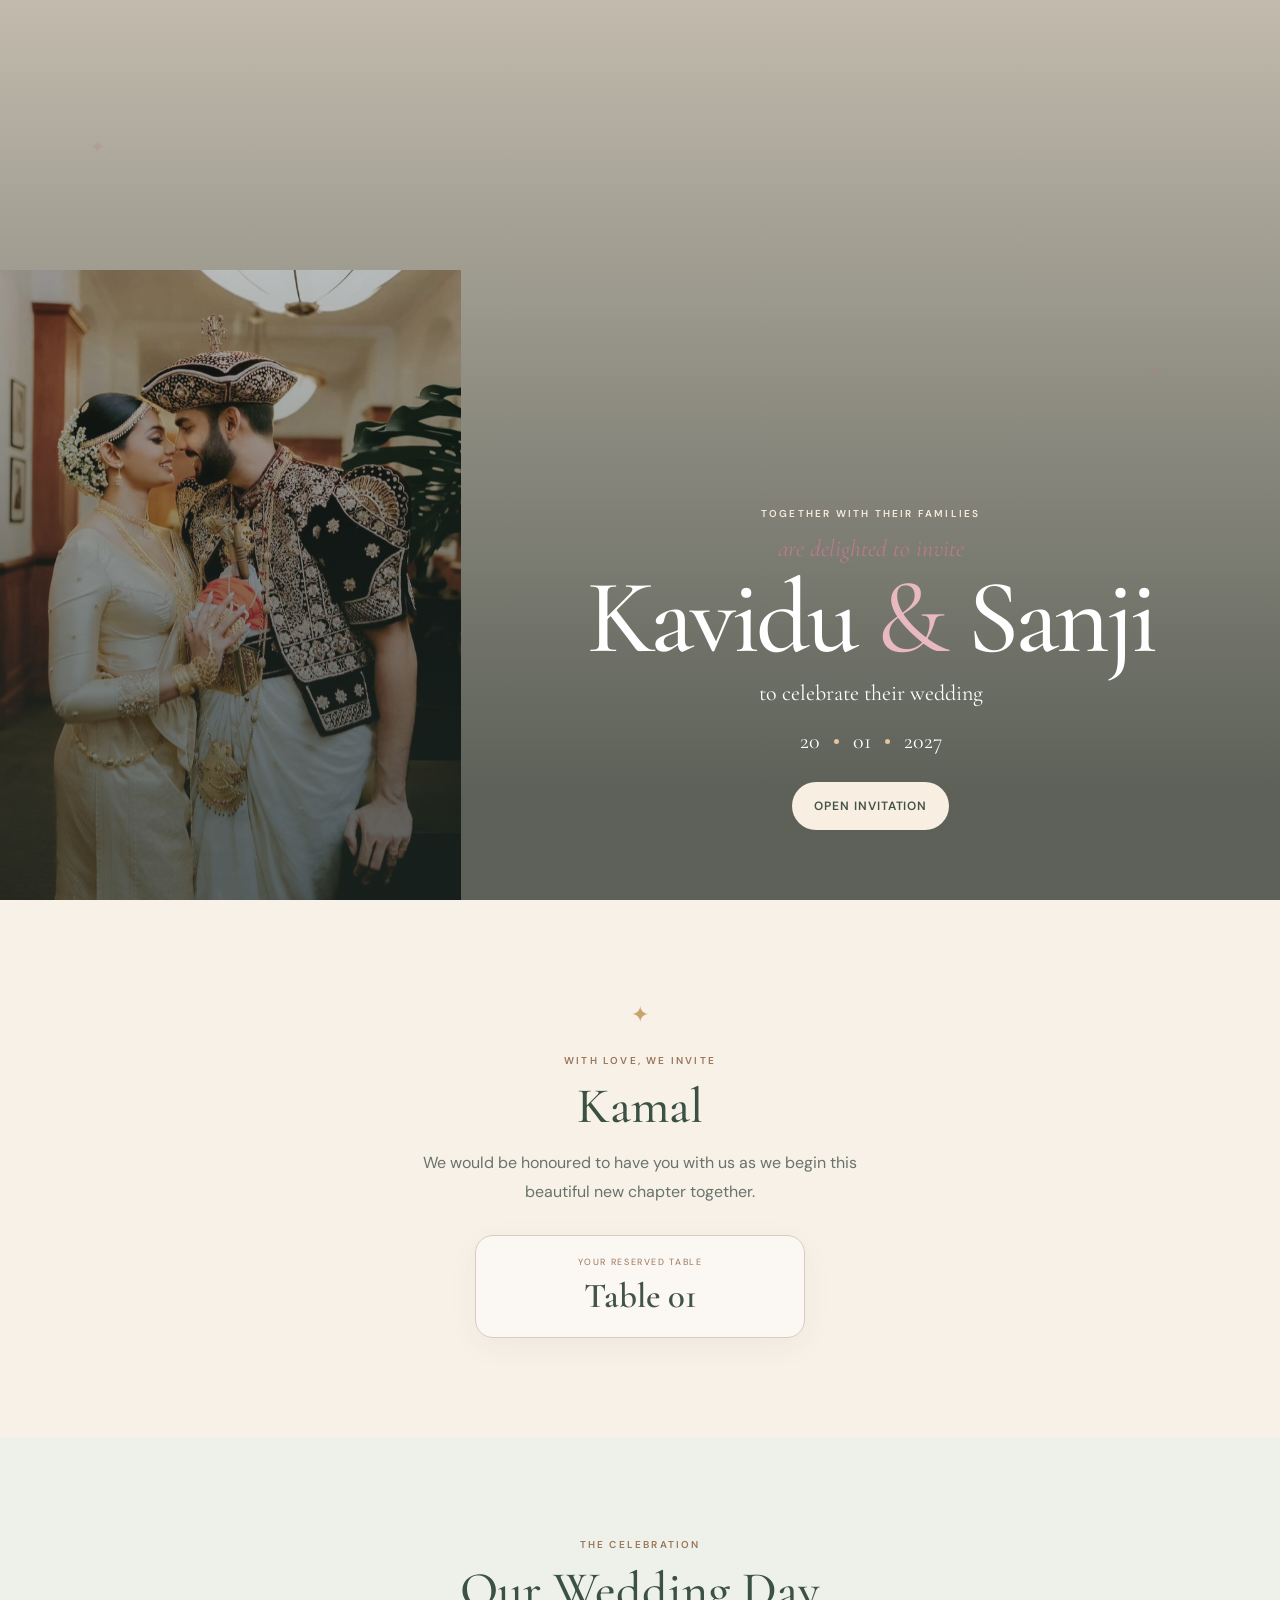
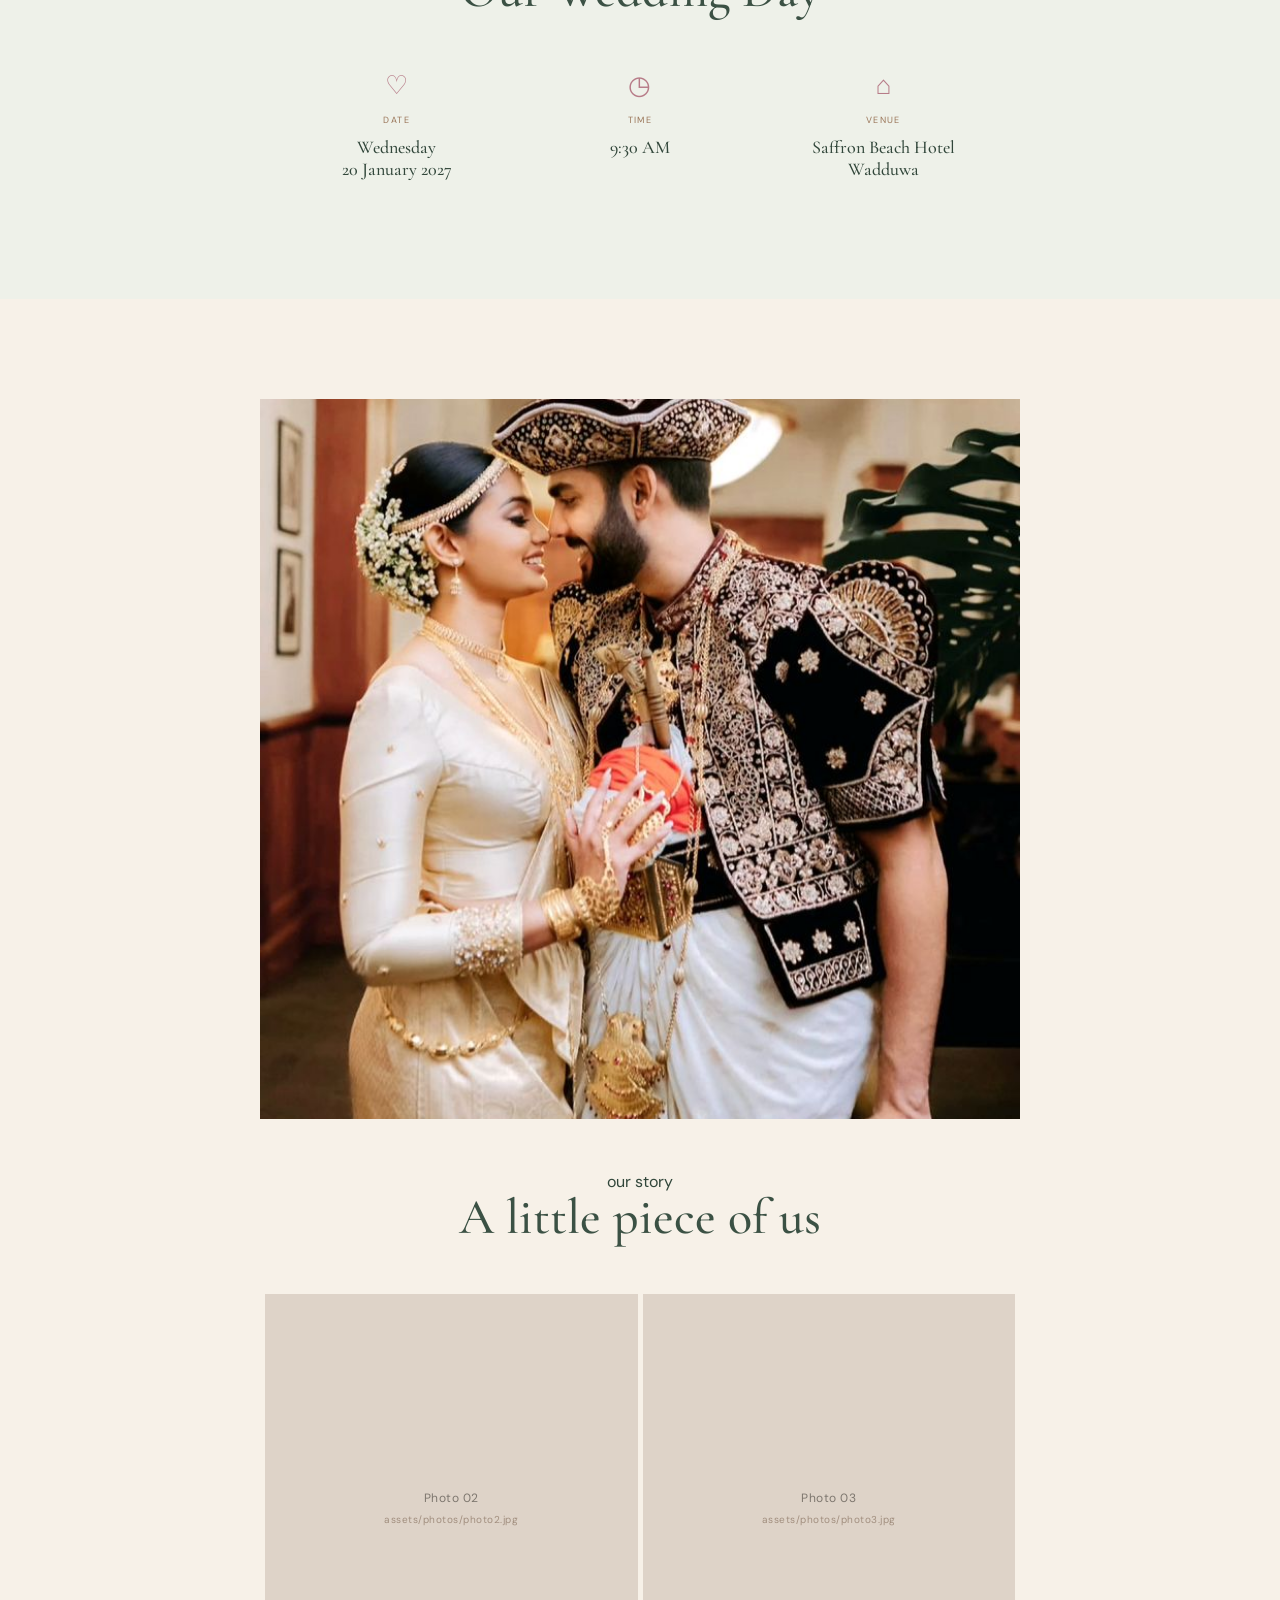
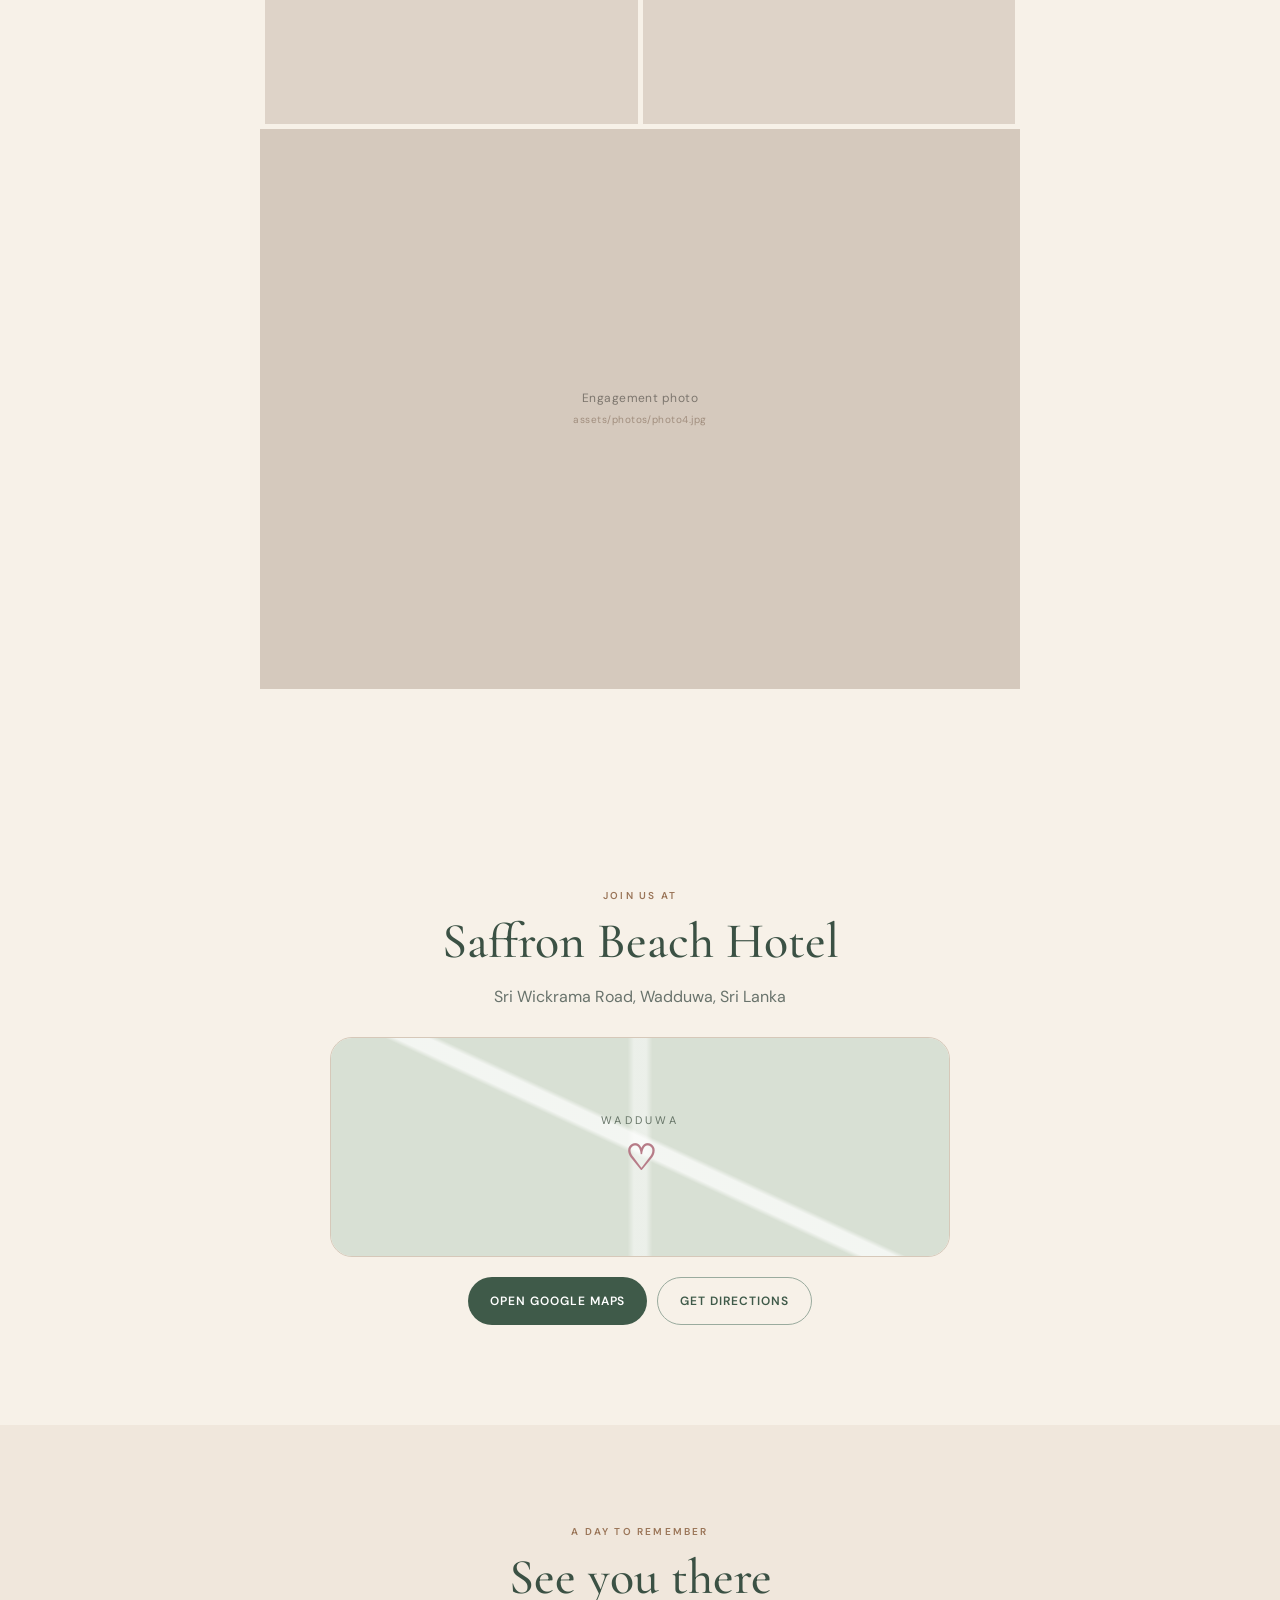
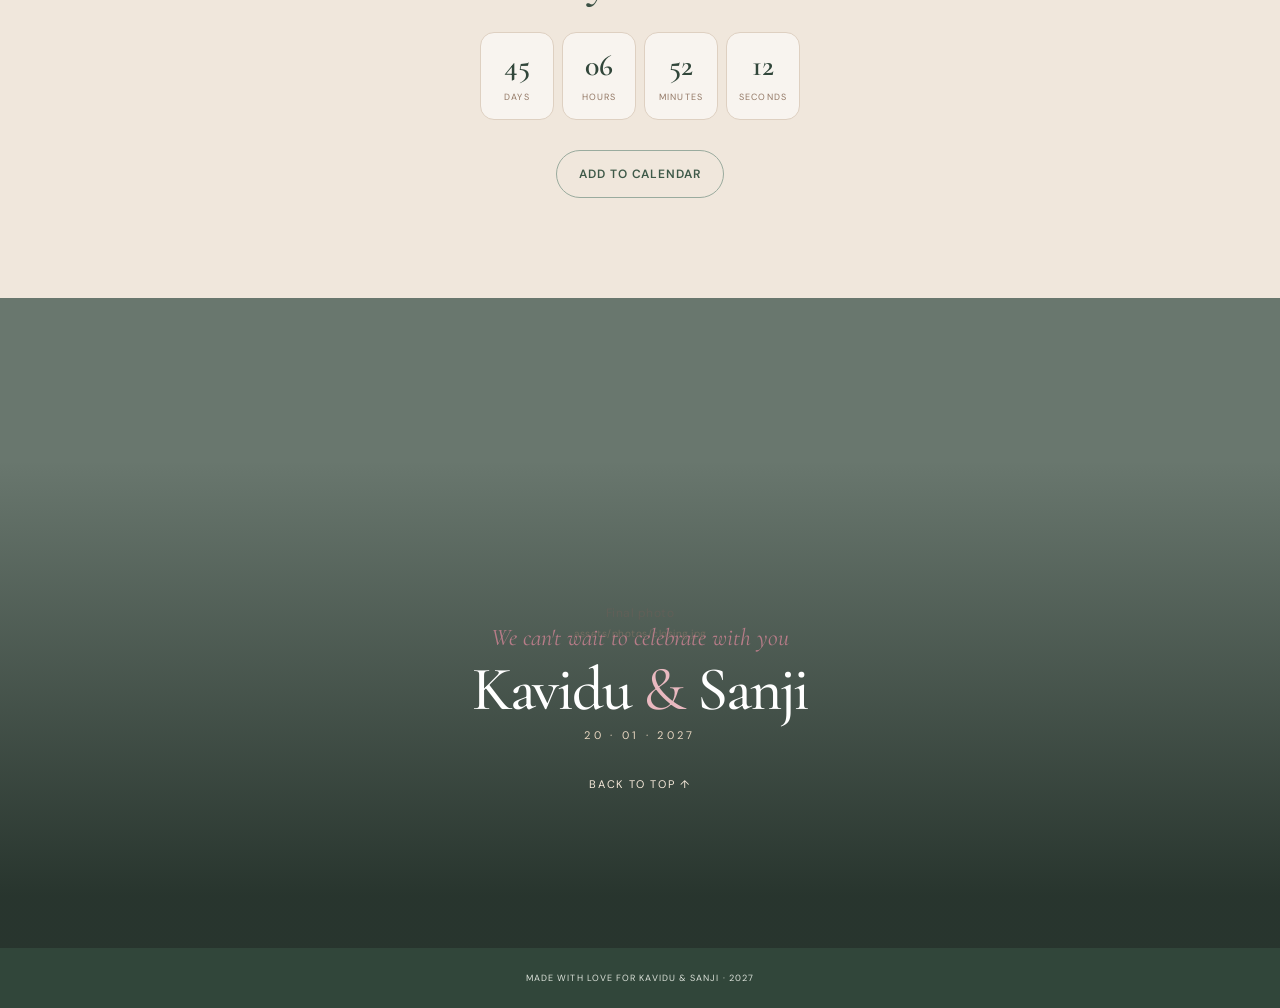
==== commit ae9d6cb7: "Update wedding time from 6:00 PM to 9:30 AM" ====
--- a/index.html
+++ b/index.html
@@ -50,7 +50,7 @@
       <h2>Our Wedding Day</h2>
       <div class="detail-grid">
         <article><span class="icon">♡</span><small>DATE</small><b>Wednesday<br>20 January 2027</b></article>
-        <article><span class="icon">◷</span><small>TIME</small><b>6:00 PM</b></article>
+        <article><span class="icon">◷</span><small>TIME</small><b>9:30 AM</b></article>
         <article><span class="icon">⌂</span><small>VENUE</small><b>Saffron Beach Hotel<br>Wadduwa</b></article>
       </div>
     </section>
@@ -105,4 +105,4 @@
   <script src="guests.js"></script>
   <script src="script.js"></script>
 </body>
-</html>+</html>
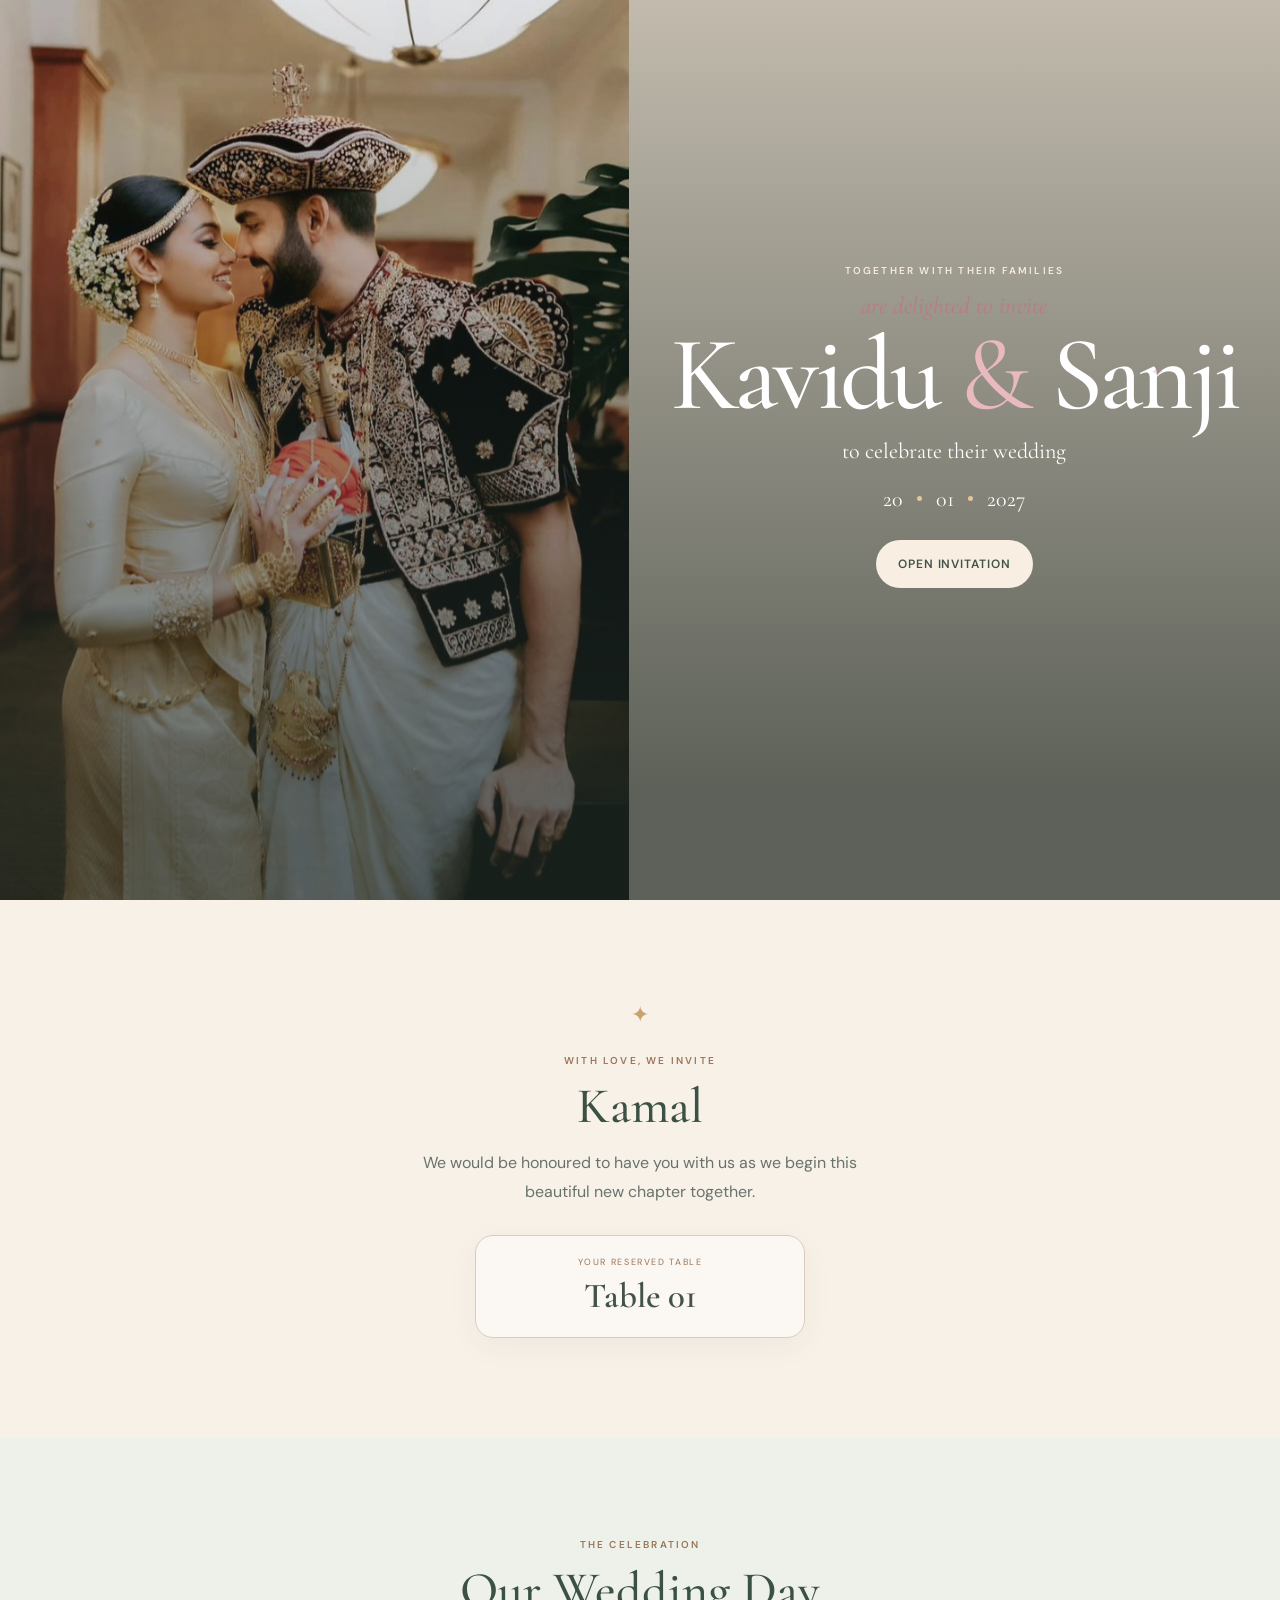
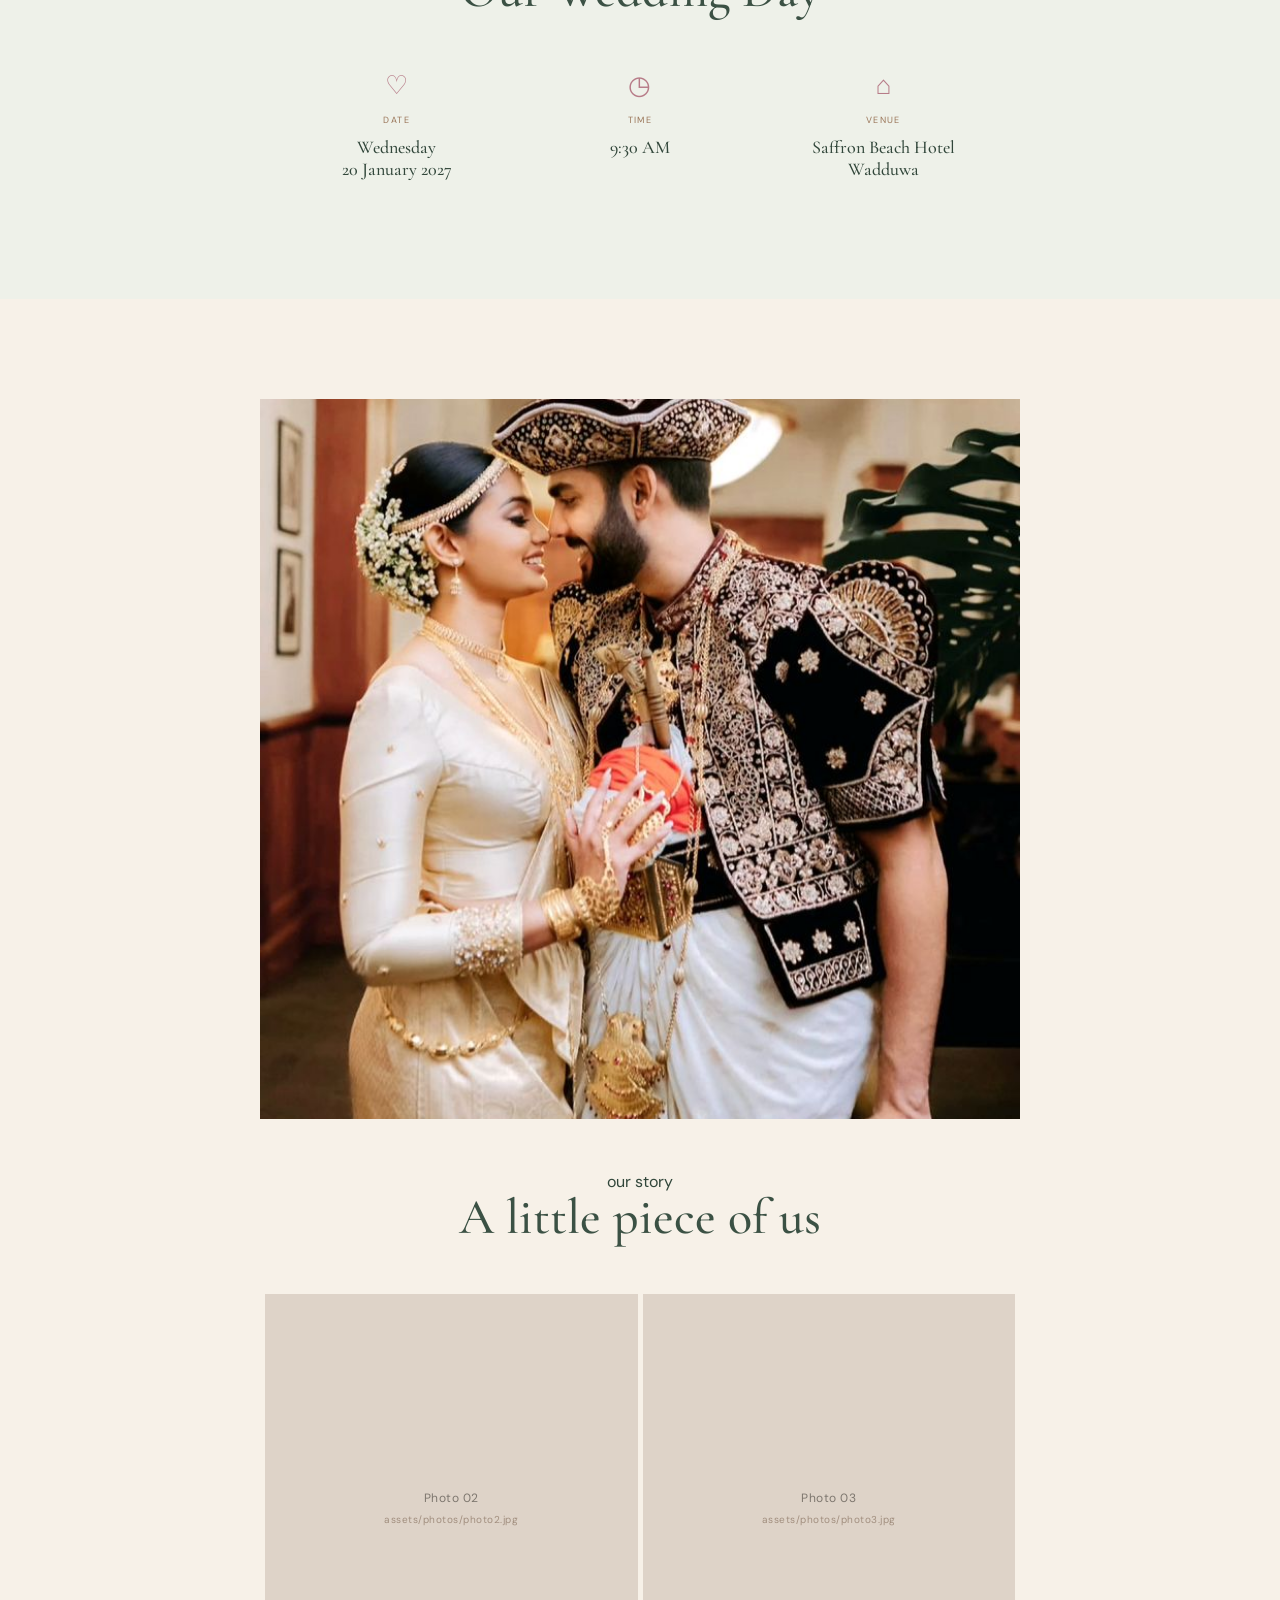
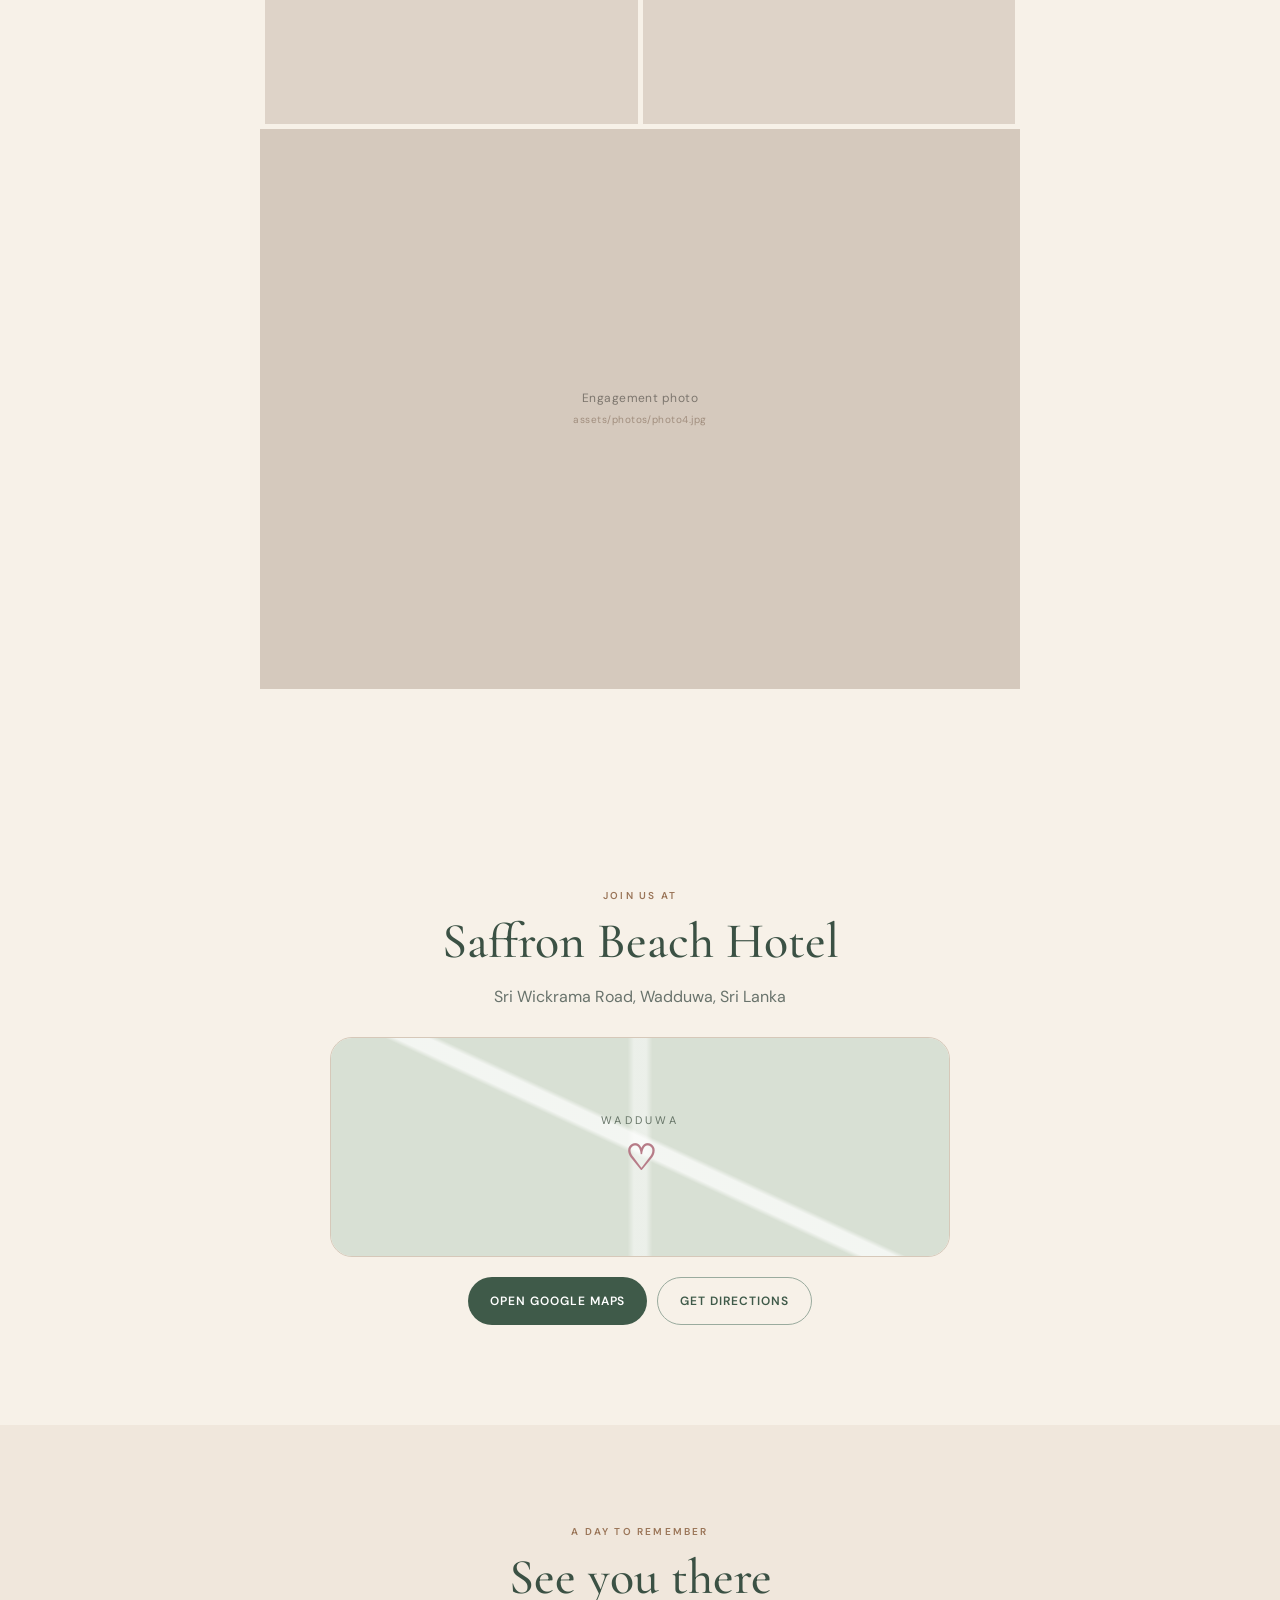
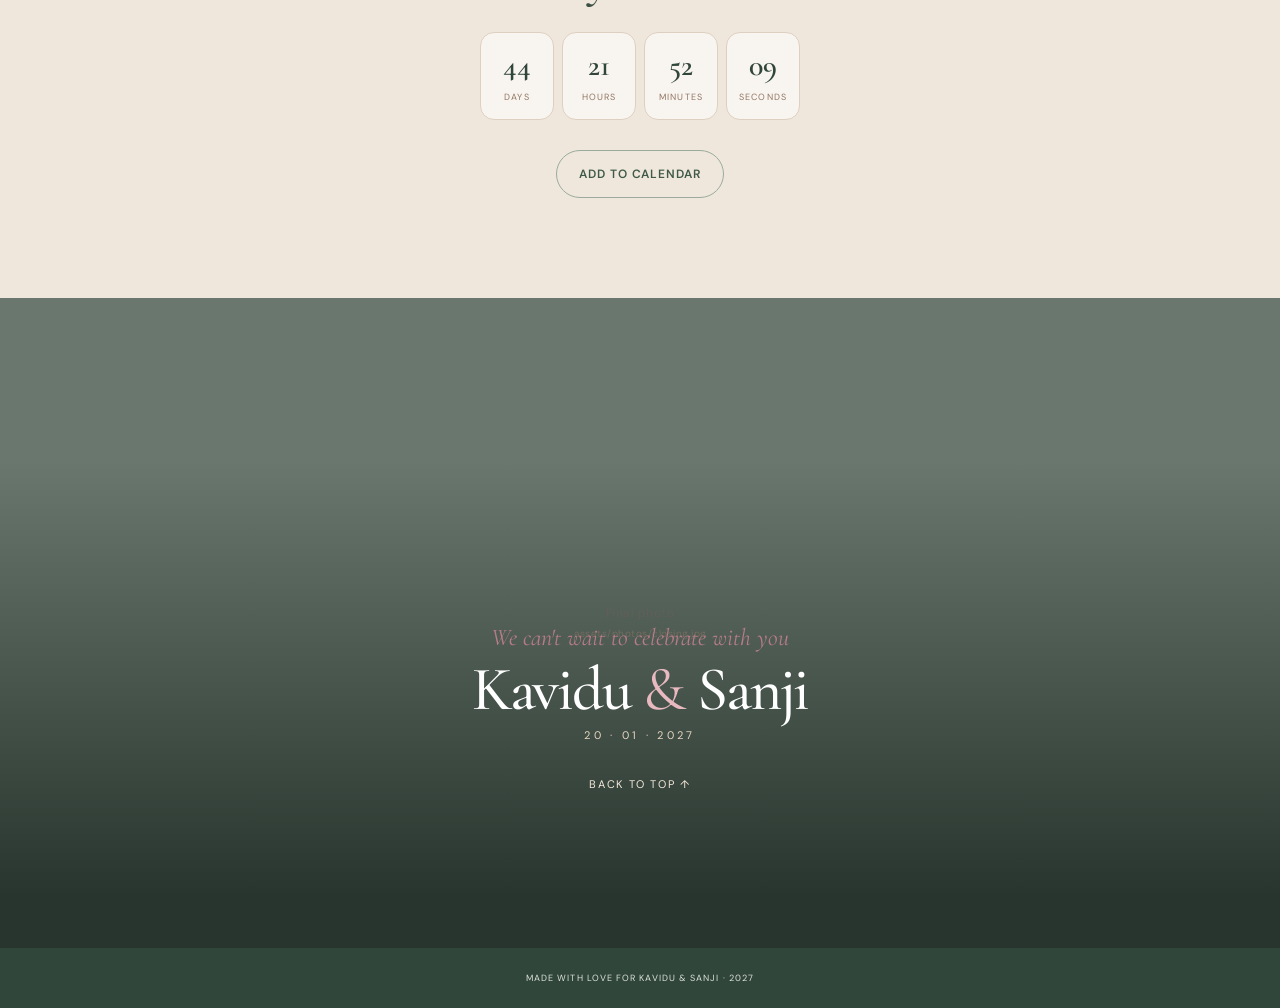
==== commit ab83ec70: "Fix indentation for hero-content div in index.html" ====
--- a/index.html
+++ b/index.html
@@ -20,7 +20,7 @@
         <div class="photo-note">Add your main pre-shoot photo<br><small>assets/photos/hero.jpg</small></div>
       </div>
       <div class="hero-overlay"></div>
-      <div class="hero-content">
+     <div class="hero-content">
         <p class="eyebrow">Together with their families</p>
         <p class="script">are delighted to invite</p>
         <h1>Kavidu <span>&amp;</span> Sanji</h1>
--- a/styles.css
+++ b/styles.css
@@ -1 +1,423 @@
-*{box-sizing:border-box}html{scroll-behavior:smooth}body{margin:0;background:#f7f1e8;color:#31463a;font-family:"DM Sans",sans-serif;font-size:16px}.section{padding:76px 22px;text-align:center;max-width:760px;margin:auto}.eyebrow{text-transform:uppercase;letter-spacing:.22em;font-size:10px;color:#9a7558;font-weight:600;margin:0 0 14px}.script{font-family:"Cormorant Garamond",serif;font-style:italic;font-size:24px;color:#b77c88;margin:0}.hero{height:100svh;min-height:680px;position:relative;display:flex;align-items:flex-end;justify-content:center;overflow:hidden;background:#d8cec0}.hero-photo,.hero-overlay{position:absolute;inset:0}.hero-photo{background:linear-gradient(145deg,#e8ddd1,#d1c4b6)}.hero-photo img,.photo-placeholder img{width:100%;height:100%;object-fit:cover;display:block}.hero-overlay{background:linear-gradient(to bottom,rgba(34,45,39,.12),rgba(34,45,39,.68) 88%)}.photo-placeholder{display:flex;align-items:center;justify-content:center;position:relative;overflow:hidden}.photo-note{font-size:12px;line-height:1.7;letter-spacing:.04em;color:#7d766e;text-align:center}.photo-note small{font-size:10px;color:#a18e7e}.hero .photo-note{color:#fff}.hero .photo-note small{color:#eee}.hero-content{position:relative;z-index:2;color:#fff;text-align:center;padding:0 22px 56px;width:100%}.hero-content .eyebrow{color:#f9eadc}.hero h1,.closing h2{font-family:"Cormorant Garamond",serif;font-size:clamp(58px,16vw,105px);line-height:.85;font-weight:500;margin:10px 0 18px;letter-spacing:-.035em}.hero h1 span,.closing h2 span{color:#e9b9c0;font-weight:400}.hero-sub{font-family:"Cormorant Garamond",serif;font-size:22px;margin:0 0 22px}.date-line{display:flex;justify-content:center;align-items:center;gap:14px;font-family:"Cormorant Garamond",serif;font-size:22px}.date-line i{width:5px;height:5px;border-radius:50%;background:#e4c59e}.enter-btn,.primary-btn,.secondary-btn{border:0;text-decoration:none;display:inline-flex;align-items:center;justify-content:center;min-height:48px;padding:13px 22px;border-radius:999px;font:600 12px "DM Sans",sans-serif;letter-spacing:.08em;text-transform:uppercase;cursor:pointer}.enter-btn{margin-top:28px;background:#f8eee2;color:#425348}.primary-btn{background:#3f5a49;color:#fff}.secondary-btn{background:transparent;color:#3f5a49;border:1px solid #9aab9e}.welcome h2,.details h2,.venue h2,.schedule h2,.photo-caption h2{font-family:"Cormorant Garamond",serif;font-size:50px;line-height:1;margin:0 0 18px;font-weight:500;color:#3b5144}.welcome{padding-top:92px}.ornament{color:#c9a26d;font-size:22px;margin-bottom:25px}.guest-message{max-width:500px;margin:0 auto 28px;line-height:1.8;color:#69736c}.personal-card{border:1px solid #d9cbbd;background:rgba(255,255,255,.42);padding:20px;border-radius:18px;max-width:330px;margin:auto;box-shadow:0 8px 30px rgba(63,54,43,.05)}.personal-card span{display:block;text-transform:uppercase;letter-spacing:.18em;font-size:9px;color:#9a7558;margin-bottom:7px}.personal-card strong{font-family:"Cormorant Garamond",serif;font-size:35px;font-weight:600;color:#425348}.details{background:#eef1e9;max-width:none}.detail-grid{display:grid;grid-template-columns:repeat(3,1fr);max-width:720px;margin:35px auto 0;gap:10px}.detail-grid article{padding:18px 8px}.detail-grid .icon{display:block;font-size:26px;color:#b77c88;margin-bottom:12px}.detail-grid small{font-size:9px;letter-spacing:.16em;color:#9a7558;display:block;margin-bottom:10px}.detail-grid b{font:500 18px/1.25 "Cormorant Garamond",serif}.photo-story{padding:0 0 76px}.wide-photo{height:70vh;min-height:440px;background:#ddd1c5}.photo-caption{padding:52px 22px}.photo-caption h2{margin:0}.photo-grid{display:grid;grid-template-columns:1fr 1fr;gap:5px;padding:0 5px}.photo-grid .photo-placeholder{height:300px;background:#ded3c8}.tall-photo{height:560px;margin-top:5px;background:#d5c9bd}.venue p:not(.eyebrow){color:#69736c;line-height:1.6}.map-card{margin:28px auto 20px;max-width:620px;height:220px;border-radius:22px;overflow:hidden;border:1px solid #d6c8b9;background:#dbe2d7}.map-pattern{height:100%;display:flex;align-items:center;justify-content:center;flex-direction:column;gap:8px;background:linear-gradient(25deg,transparent 48%,rgba(255,255,255,.7) 49%,rgba(255,255,255,.7) 52%,transparent 53%),linear-gradient(90deg,transparent 48%,rgba(255,255,255,.5) 49%,rgba(255,255,255,.5) 51%,transparent 52%),#d8e0d4;color:#667467}.map-pattern span{font-size:11px;letter-spacing:.3em}.map-pattern b{font-size:35px;color:#b77c88}.button-row{display:flex;gap:10px;justify-content:center;flex-wrap:wrap}.schedule{background:#f0e7dc;max-width:none}.countdown{display:flex;justify-content:center;gap:8px;margin:30px 0;flex-wrap:wrap}.countdown div{min-width:74px;padding:14px 7px;background:rgba(255,255,255,.55);border:1px solid #ded0c1;border-radius:14px}.countdown strong{display:block;font:600 30px "Cormorant Garamond",serif}.countdown span{font-size:9px;text-transform:uppercase;letter-spacing:.12em;color:#927764}.calendar-btn{display:inline-flex}.closing{padding:0;max-width:none;position:relative;background:#3f5145;color:#fff;min-height:650px;display:flex;align-items:flex-end}.closing-photo{position:absolute;inset:0;background:#69776e}.closing-photo:after{content:"";position:absolute;inset:0;background:linear-gradient(transparent 25%,rgba(31,44,37,.88) 92%)}.closing-content{position:relative;z-index:2;width:100%;padding:80px 22px 55px}.closing h2{font-size:62px;margin:12px 0;color:#fff}.closing-content>p:last-of-type{letter-spacing:.3em;font-size:11px;color:#e7d6c0}.top-link{display:inline-block;margin-top:24px;color:#f7eadb;text-decoration:none;font-size:11px;text-transform:uppercase;letter-spacing:.15em}footer{text-align:center;padding:24px;background:#31463a;color:#dce2da;font-size:9px;letter-spacing:.12em;text-transform:uppercase}.petals{position:fixed;z-index:10;pointer-events:none;top:0;left:0;right:0;height:0}.petals:before,.petals:after{content:"✦";position:absolute;top:15vh;color:rgba(183,124,136,.25);font-size:18px}.petals:before{left:7%}.petals:after{right:9%;top:40vh}@media(min-width:700px){.hero-content{padding-bottom:70px}.photo-grid .photo-placeholder{height:430px}.wide-photo{height:80vh}.section{padding-top:100px;padding-bottom:100px}}+* {
+    box-sizing:border-box
+}
+html {
+    scroll-behavior:smooth
+}
+body {
+    margin:0;
+    background:#f7f1e8;
+    color:#31463a;
+    font-family:"DM Sans",sans-serif;
+    font-size:16px
+}
+.section {
+    padding:76px 22px;
+    text-align:center;
+    max-width:760px;
+    margin:auto
+}
+.eyebrow {
+    text-transform:uppercase;
+    letter-spacing:.22em;
+    font-size:10px;
+    color:#9a7558;
+    font-weight:600;
+    margin:0 0 14px
+}
+.script {
+    font-family:"Cormorant Garamond",serif;
+    font-style:italic;
+    font-size:24px;
+    color:#b77c88;
+    margin:0
+}
+.hero {
+    height:100svh;
+    min-height:680px;
+    position:relative;
+    display:flex;
+    align-items:center;
+    justify-content:center;
+    overflow:hidden;
+    background:#d8cec0
+}
+.hero-photo,.hero-overlay {
+   position: absolute;
+    top: 0;
+    left: 0;
+    width: 100%;
+    height: 100%;
+    z-index: 1; /* Keeps them behind the content */
+}
+.hero-photo {
+    background:linear-gradient(145deg,#e8ddd1,#d1c4b6)
+}
+.hero-photo img,.photo-placeholder img {
+    width:100%;
+    height:100%;
+    object-fit:cover;
+    display:block;
+}
+.hero-overlay {
+    background:linear-gradient(to bottom,rgba(34,45,39,.12),rgba(34,45,39,.68) 88%)
+}
+.photo-placeholder {
+    display:flex;
+    align-items:center;
+    justify-content:center;
+    position:relative;
+    overflow:hidden
+}
+.photo-note {
+    font-size:12px;
+    line-height:1.7;
+    letter-spacing:.04em;
+    color:#7d766e;
+    text-align:center
+}
+.photo-note small {
+    font-size:10px;
+    color:#a18e7e
+}
+.hero .photo-note {
+    color:#fff
+}
+.hero .photo-note small {
+    color:#eee
+}
+.hero-content {
+    position:relative;
+    z-index:2;
+    color:#fff;
+    text-align:center;
+    padding:22px;
+    width:100%
+}
+.hero-content .eyebrow {
+    color:#f9eadc
+}
+.hero h1,.closing h2 {
+    font-family:"Cormorant Garamond",serif;
+    font-size:clamp(58px,16vw,105px);
+    line-height:.85;
+    font-weight:500;
+    margin:10px 0 18px;
+    letter-spacing:-.035em
+}
+.hero h1 span,.closing h2 span {
+    color:#e9b9c0;
+    font-weight:400
+}
+.hero-sub {
+    font-family:"Cormorant Garamond",serif;
+    font-size:22px;
+    margin:0 0 22px
+}
+.date-line {
+    display:flex;
+    justify-content:center;
+    align-items:center;
+    gap:14px;
+    font-family:"Cormorant Garamond",serif;
+    font-size:22px
+}
+.date-line i {
+    width:5px;
+    height:5px;
+    border-radius:50%;
+    background:#e4c59e
+}
+.enter-btn,.primary-btn,.secondary-btn {
+    border:0;
+    text-decoration:none;
+    display:inline-flex;
+    align-items:center;
+    justify-content:center;
+    min-height:48px;
+    padding:13px 22px;
+    border-radius:999px;
+    font:600 12px "DM Sans",sans-serif;
+    letter-spacing:.08em;
+    text-transform:uppercase;
+    cursor:pointer
+}
+.enter-btn {
+    margin-top:28px;
+    background:#f8eee2;
+    color:#425348
+}
+.primary-btn {
+    background:#3f5a49;
+    color:#fff
+}
+.secondary-btn {
+    background:transparent;
+    color:#3f5a49;
+    border:1px solid #9aab9e
+}
+.welcome h2,.details h2,.venue h2,.schedule h2,.photo-caption h2 {
+    font-family:"Cormorant Garamond",serif;
+    font-size:50px;
+    line-height:1;
+    margin:0 0 18px;
+    font-weight:500;
+    color:#3b5144
+}
+.welcome {
+    padding-top:92px
+}
+.ornament {
+    color:#c9a26d;
+    font-size:22px;
+    margin-bottom:25px
+}
+.guest-message {
+    max-width:500px;
+    margin:0 auto 28px;
+    line-height:1.8;
+    color:#69736c
+}
+.personal-card {
+    border:1px solid #d9cbbd;
+    background:rgba(255,255,255,.42);
+    padding:20px;
+    border-radius:18px;
+    max-width:330px;
+    margin:auto;
+    box-shadow:0 8px 30px rgba(63,54,43,.05)
+}
+.personal-card span {
+    display:block;
+    text-transform:uppercase;
+    letter-spacing:.18em;
+    font-size:9px;
+    color:#9a7558;
+    margin-bottom:7px
+}
+.personal-card strong {
+    font-family:"Cormorant Garamond",serif;
+    font-size:35px;
+    font-weight:600;
+    color:#425348
+}
+.details {
+    background:#eef1e9;
+    max-width:none
+}
+.detail-grid {
+    display:grid;
+    grid-template-columns:repeat(3,1fr);
+    max-width:720px;
+    margin:35px auto 0;
+    gap:10px
+}
+.detail-grid article {
+    padding:18px 8px
+}
+.detail-grid .icon {
+    display:block;
+    font-size:26px;
+    color:#b77c88;
+    margin-bottom:12px
+}
+.detail-grid small {
+    font-size:9px;
+    letter-spacing:.16em;
+    color:#9a7558;
+    display:block;
+    margin-bottom:10px
+}
+.detail-grid b {
+    font:500 18px/1.25 "Cormorant Garamond",serif
+}
+.photo-story {
+    padding:0 0 76px
+}
+.wide-photo {
+    height:70vh;
+    min-height:440px;
+    background:#ddd1c5
+}
+.photo-caption {
+    padding:52px 22px
+}
+.photo-caption h2 {
+    margin:0
+}
+.photo-grid {
+    display:grid;
+    grid-template-columns:1fr 1fr;
+    gap:5px;
+    padding:0 5px
+}
+.photo-grid .photo-placeholder {
+    height:300px;
+    background:#ded3c8
+}
+.tall-photo {
+    height:560px;
+    margin-top:5px;
+    background:#d5c9bd
+}
+.venue p:not(.eyebrow) {
+    color:#69736c;
+    line-height:1.6
+}
+.map-card {
+    margin:28px auto 20px;
+    max-width:620px;
+    height:220px;
+    border-radius:22px;
+    overflow:hidden;
+    border:1px solid #d6c8b9;
+    background:#dbe2d7
+}
+.map-pattern {
+    height:100%;
+    display:flex;
+    align-items:center;
+    justify-content:center;
+    flex-direction:column;
+    gap:8px;
+    background:linear-gradient(25deg,transparent 48%,rgba(255,255,255,.7) 49%,rgba(255,255,255,.7) 52%,transparent 53%),linear-gradient(90deg,transparent 48%,rgba(255,255,255,.5) 49%,rgba(255,255,255,.5) 51%,transparent 52%),#d8e0d4;
+    color:#667467
+}
+.map-pattern span {
+    font-size:11px;
+    letter-spacing:.3em
+}
+.map-pattern b {
+    font-size:35px;
+    color:#b77c88
+}
+.button-row {
+    display:flex;
+    gap:10px;
+    justify-content:center;
+    flex-wrap:wrap
+}
+.schedule {
+    background:#f0e7dc;
+    max-width:none
+}
+.countdown {
+    display:flex;
+    justify-content:center;
+    gap:8px;
+    margin:30px 0;
+    flex-wrap:wrap
+}
+.countdown div {
+    min-width:74px;
+    padding:14px 7px;
+    background:rgba(255,255,255,.55);
+    border:1px solid #ded0c1;
+    border-radius:14px
+}
+.countdown strong {
+    display:block;
+    font:600 30px "Cormorant Garamond",serif
+}
+.countdown span {
+    font-size:9px;
+    text-transform:uppercase;
+    letter-spacing:.12em;
+    color:#927764
+}
+.calendar-btn {
+    display:inline-flex
+}
+.closing {
+    padding:0;
+    max-width:none;
+    position:relative;
+    background:#3f5145;
+    color:#fff;
+    min-height:650px;
+    display:flex;
+    align-items:flex-end
+}
+.closing-photo {
+    position:absolute;
+    inset:0;
+    background:#69776e
+}
+.closing-photo:after {
+    content:"";
+    position:absolute;
+    inset:0;
+    background:linear-gradient(transparent 25%,rgba(31,44,37,.88) 92%)
+}
+.closing-content {
+    position:relative;
+    z-index:2;
+    width:100%;
+    padding:80px 22px 55px
+}
+.closing h2 {
+    font-size:62px;
+    margin:12px 0;
+    color:#fff
+}
+.closing-content>p:last-of-type {
+    letter-spacing:.3em;
+    font-size:11px;
+    color:#e7d6c0
+}
+.top-link {
+    display:inline-block;
+    margin-top:24px;
+    color:#f7eadb;
+    text-decoration:none;
+    font-size:11px;
+    text-transform:uppercase;
+    letter-spacing:.15em
+}
+footer {
+    text-align:center;
+    padding:24px;
+    background:#31463a;
+    color:#dce2da;
+    font-size:9px;
+    letter-spacing:.12em;
+    text-transform:uppercase
+}
+.petals {
+    position:fixed;
+    z-index:10;
+    pointer-events:none;
+    top:0;
+    left:0;
+    right:0;
+    height:0
+}
+.petals:before,.petals:after {
+    content:"✦";
+    position:absolute;
+    top:15vh;
+    color:rgba(183,124,136,.25);
+    font-size:18px
+}
+.petals:before {
+    left:7%
+}
+.petals:after {
+    right:9%;
+    top:40vh
+}
+@media(min-width:700px) {
+    .hero-content {
+        padding-bottom:70px
+    }
+    .photo-grid .photo-placeholder {
+        height:430px
+    }
+    .wide-photo {
+        height:80vh
+    }
+    .section {
+        padding-top:100px;
+        padding-bottom:100px
+    }
+}
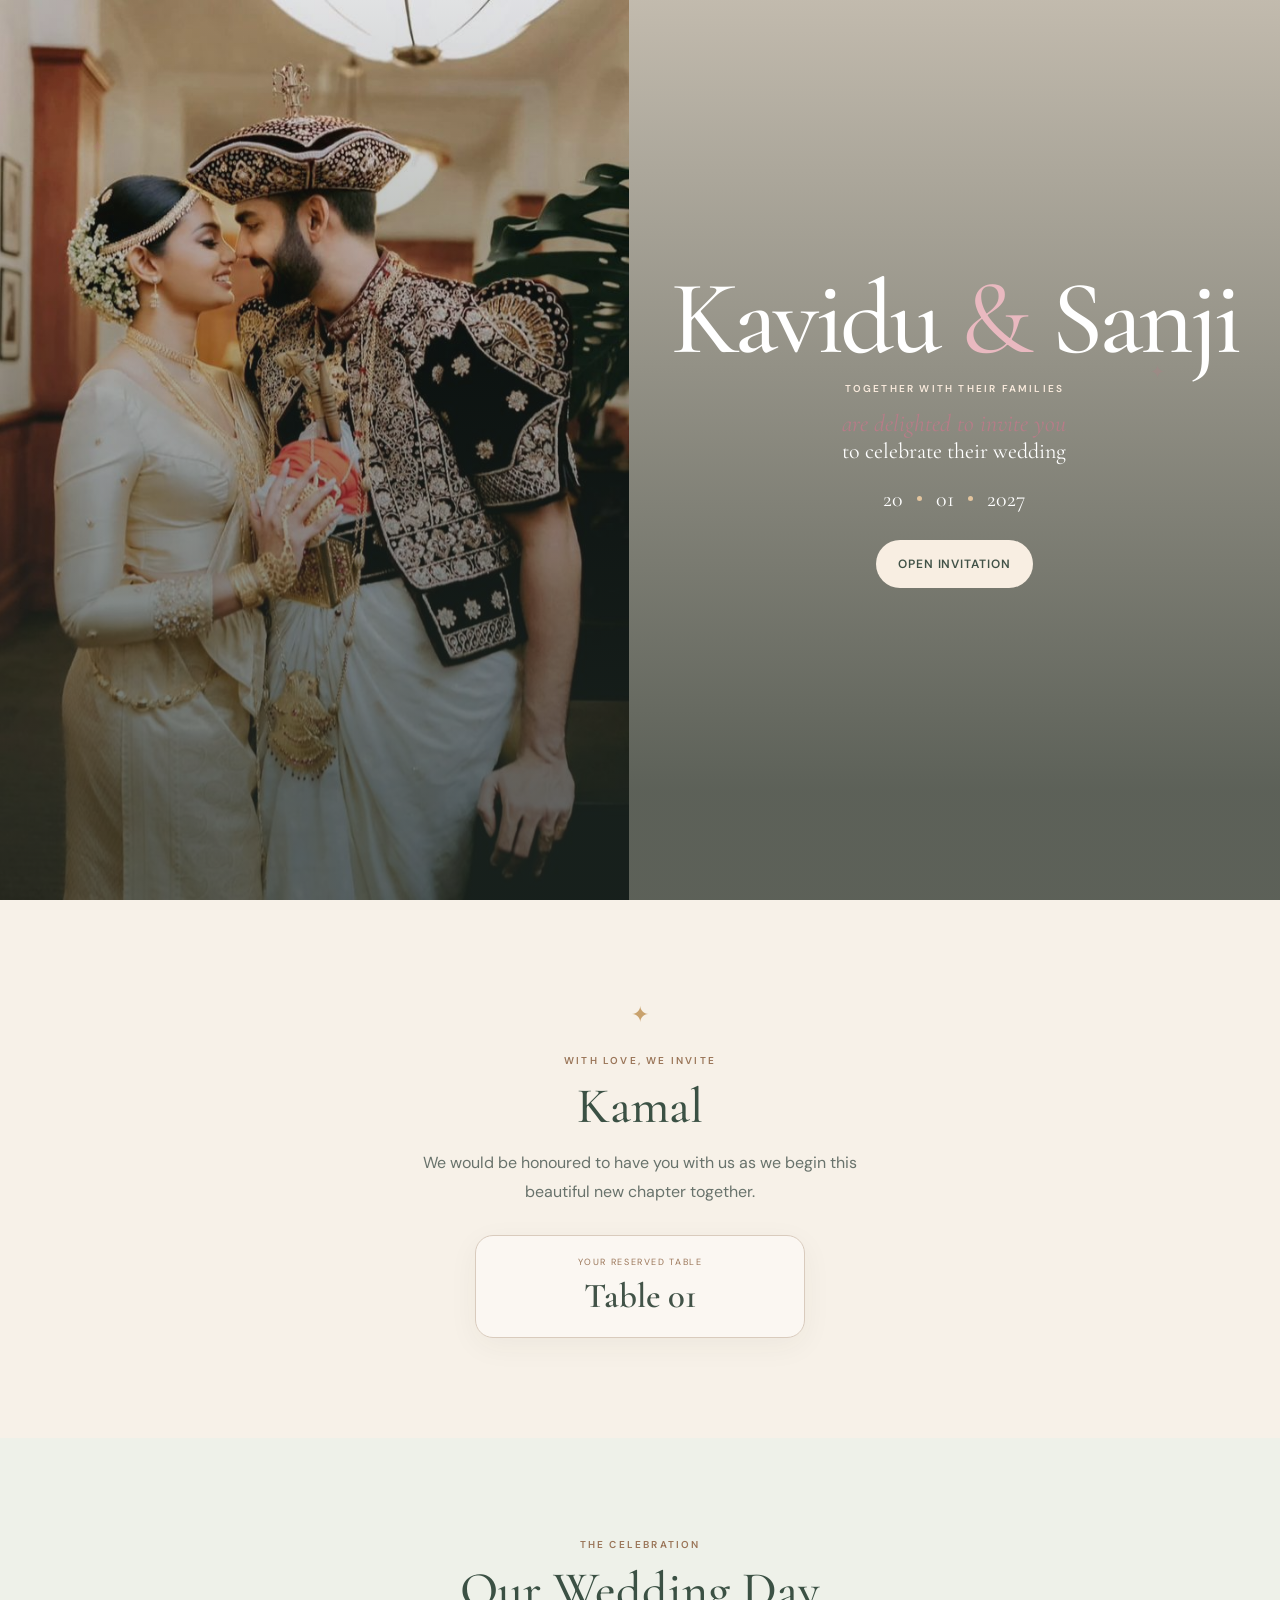
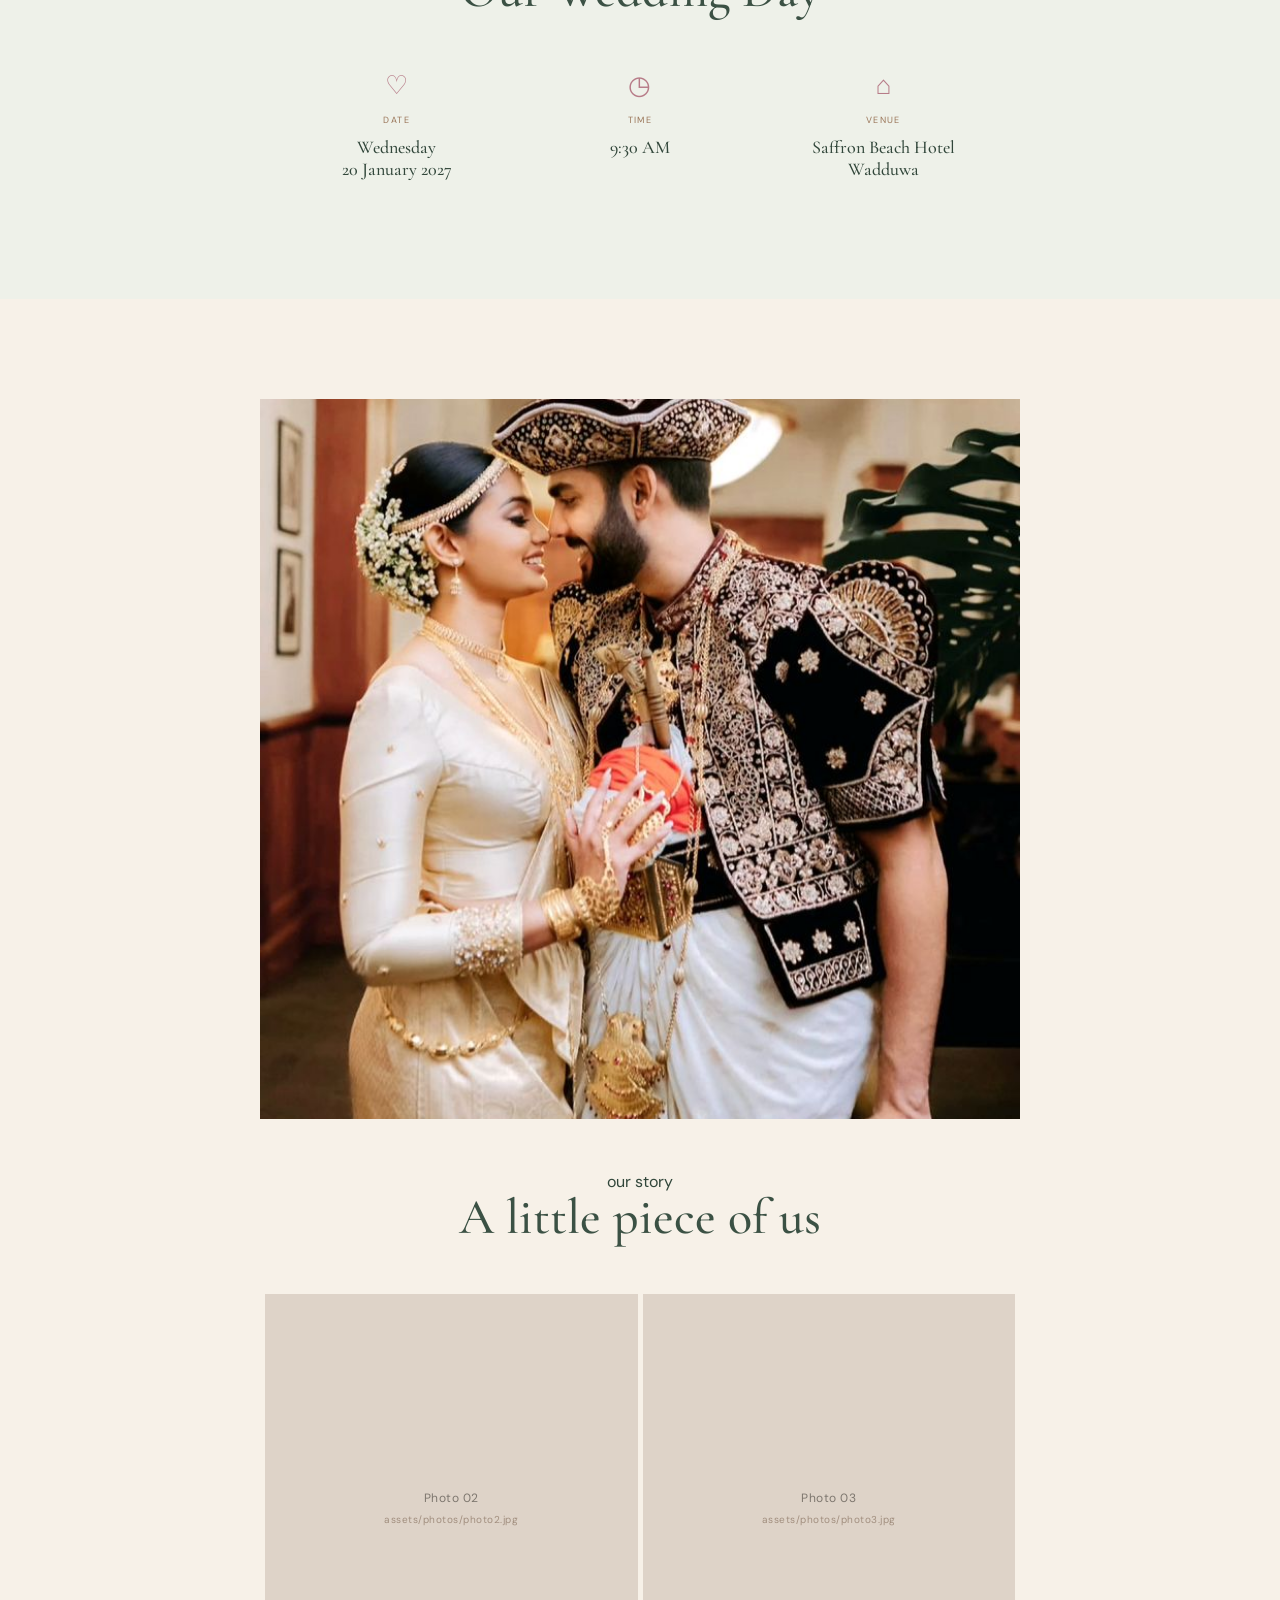
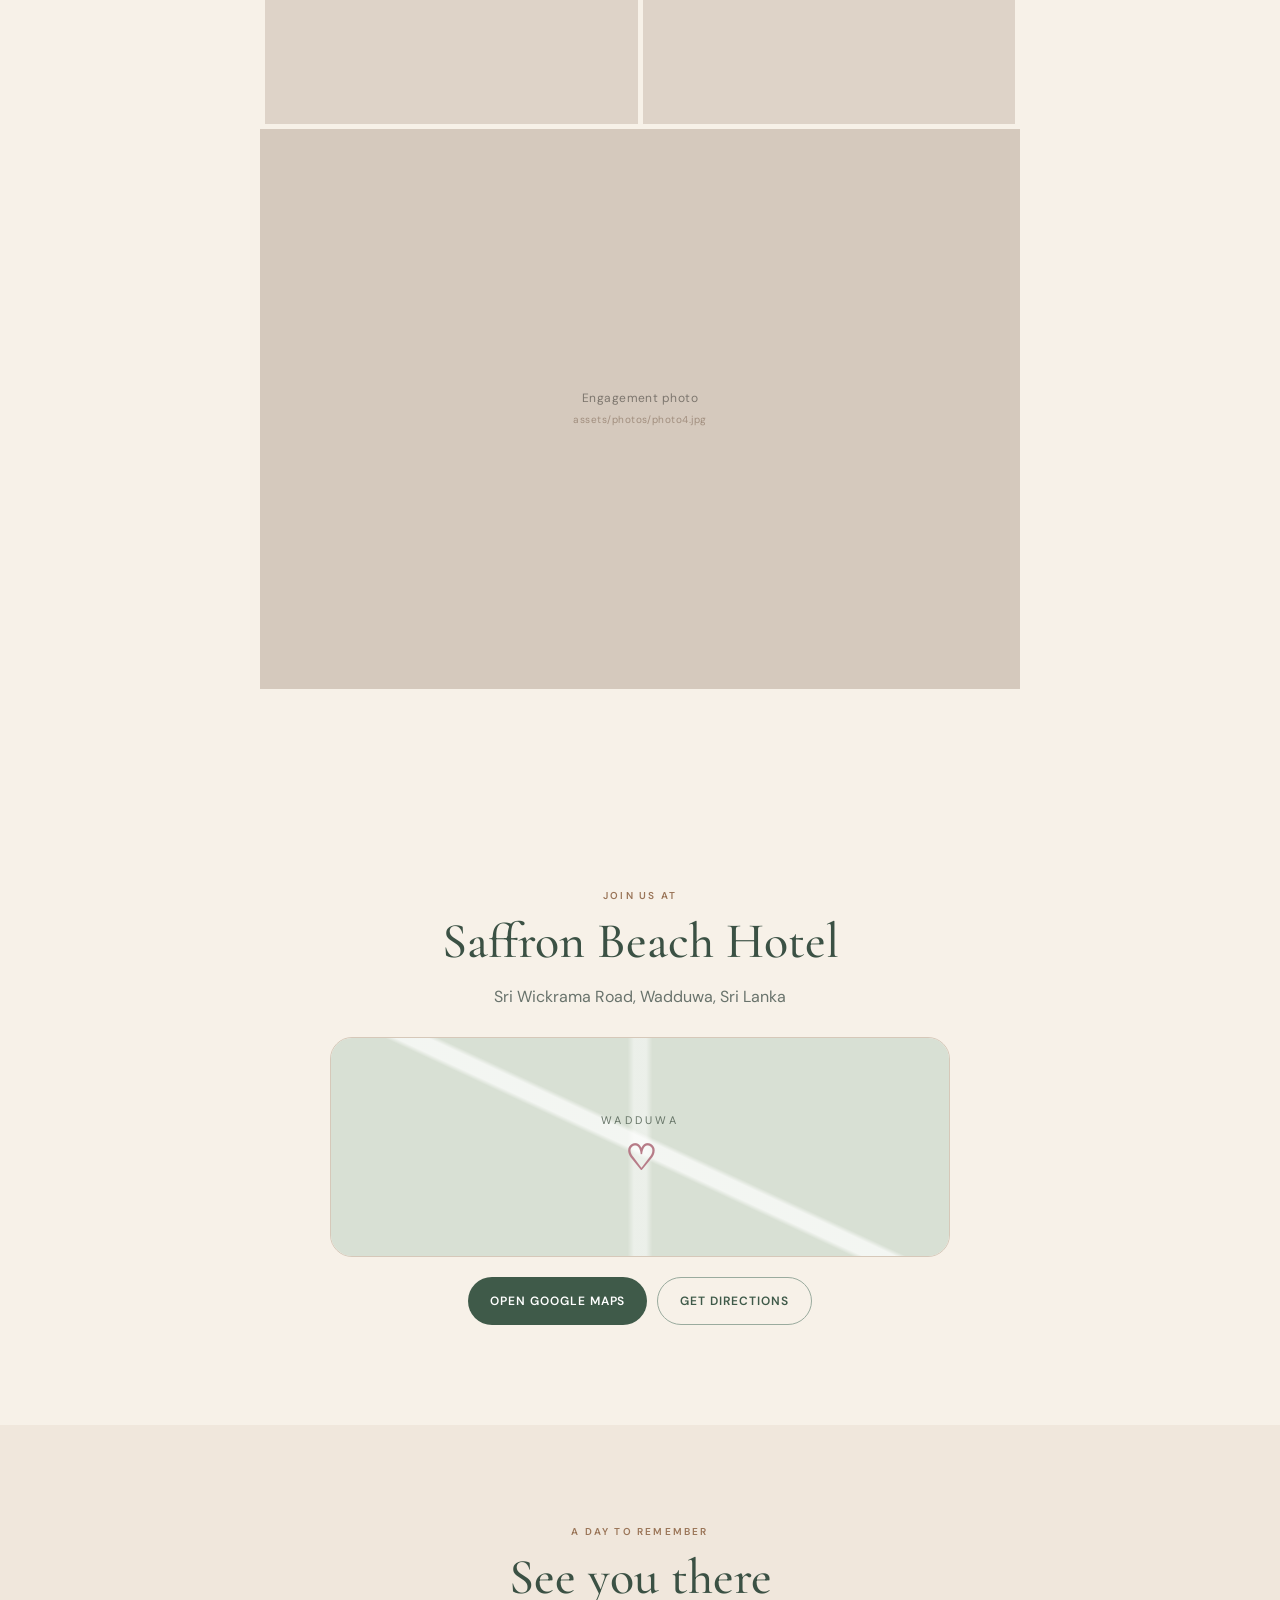
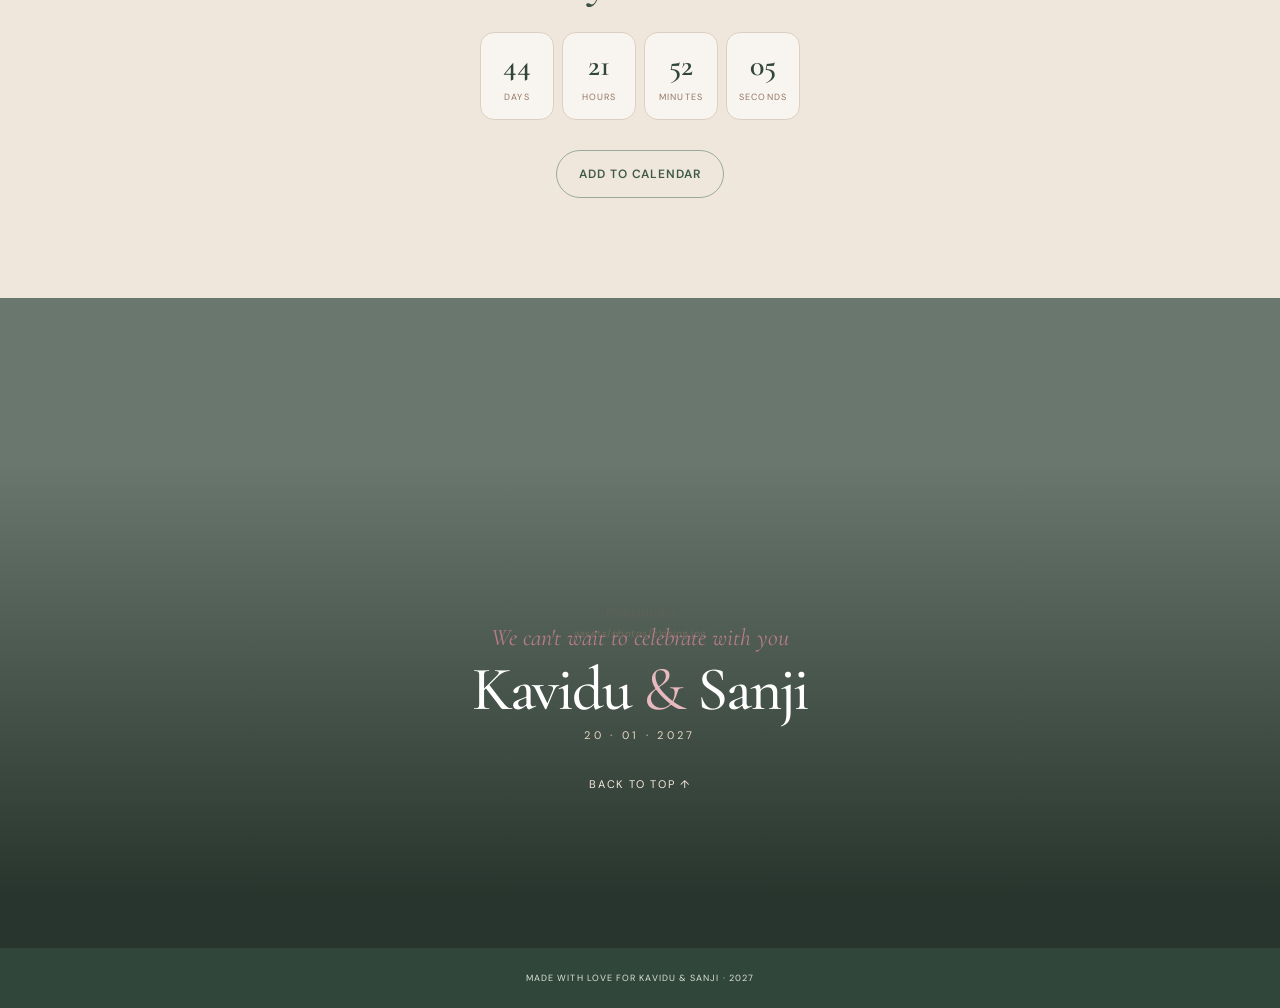
==== commit f732728d: "Modify invitation text in index.html Updated the invitation text in the hero content section." ====
--- a/index.html
+++ b/index.html
@@ -20,10 +20,10 @@
         <div class="photo-note">Add your main pre-shoot photo<br><small>assets/photos/hero.jpg</small></div>
       </div>
       <div class="hero-overlay"></div>
-     <div class="hero-content">
+    <div class="hero-content">
+        <h1>Kavidu <span>&amp;</span> Sanji</h1>
         <p class="eyebrow">Together with their families</p>
-        <p class="script">are delighted to invite</p>
-        <h1>Kavidu <span>&amp;</span> Sanji</h1>
+        <p class="script">are delighted to invite you</p>
         <p class="hero-sub">to celebrate their wedding</p>
         <div class="date-line">
           <span>20</span><i></i><span>01</span><i></i><span>2027</span>
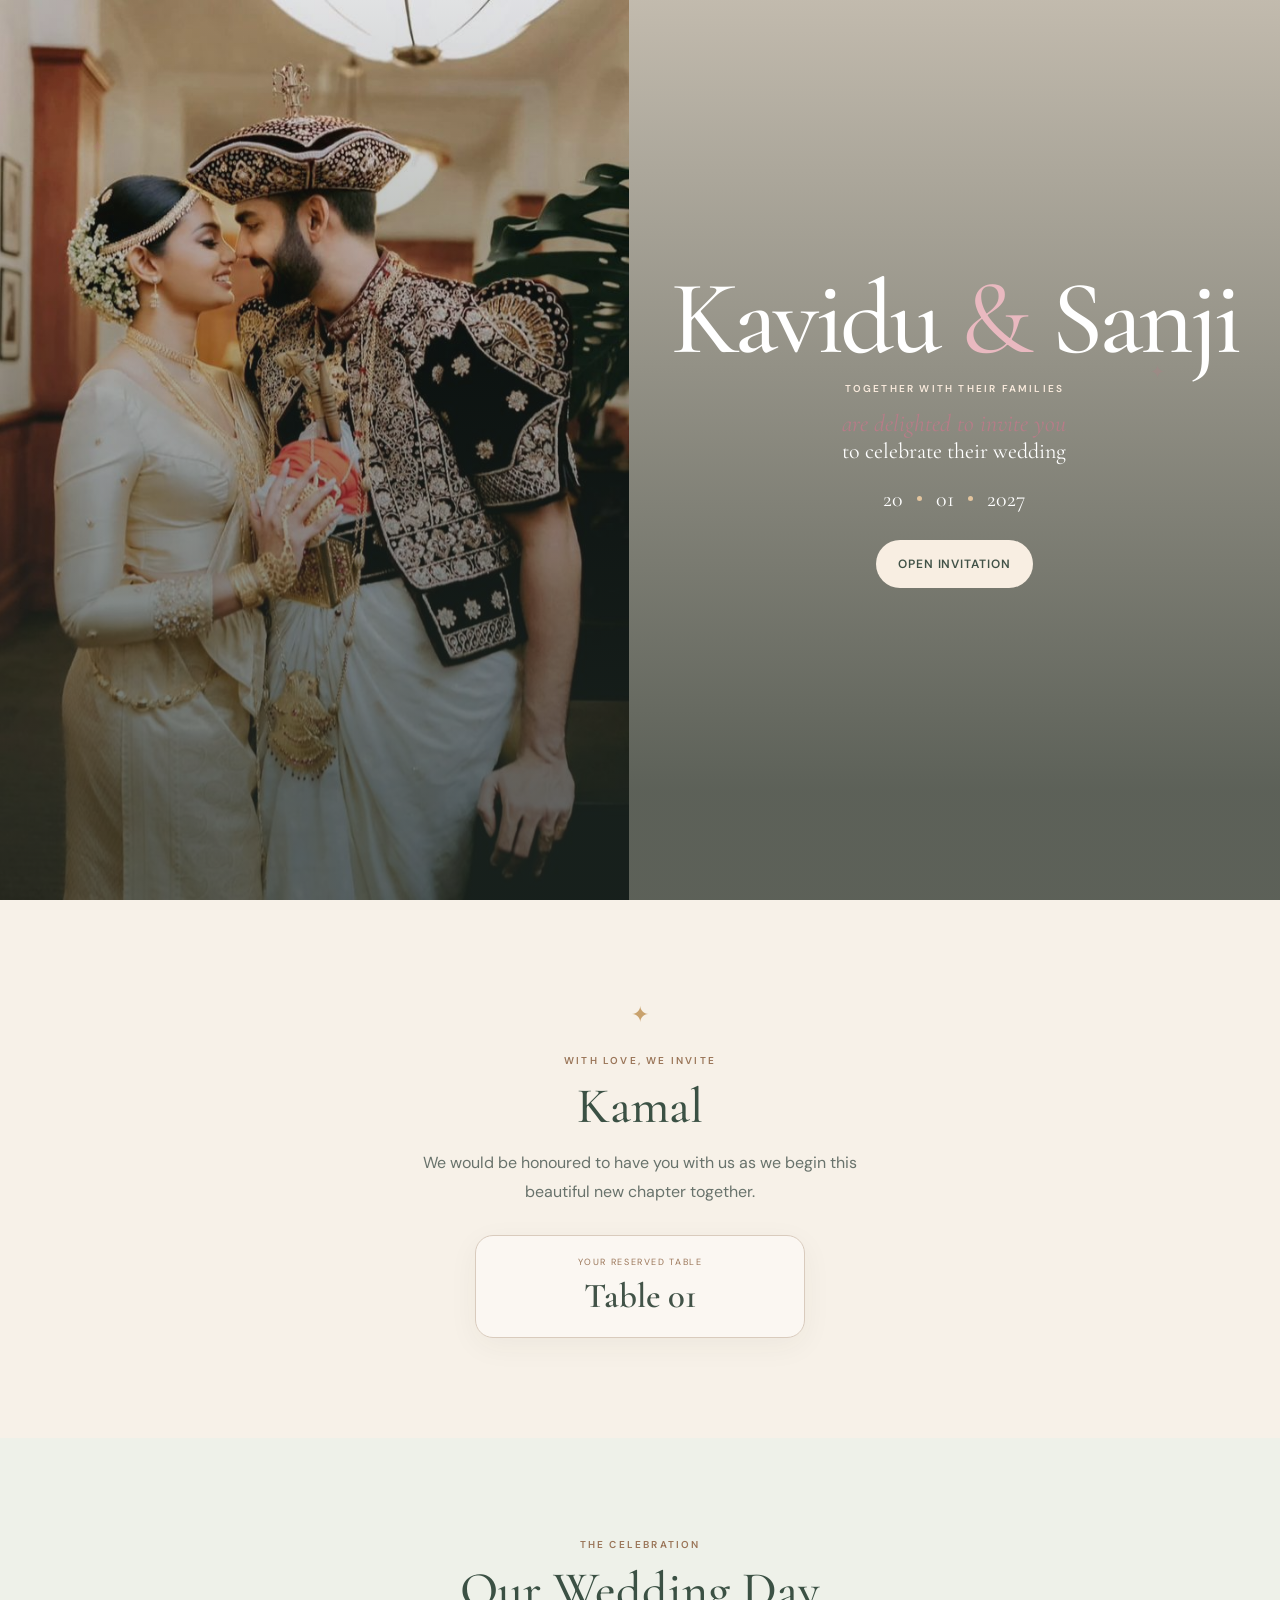
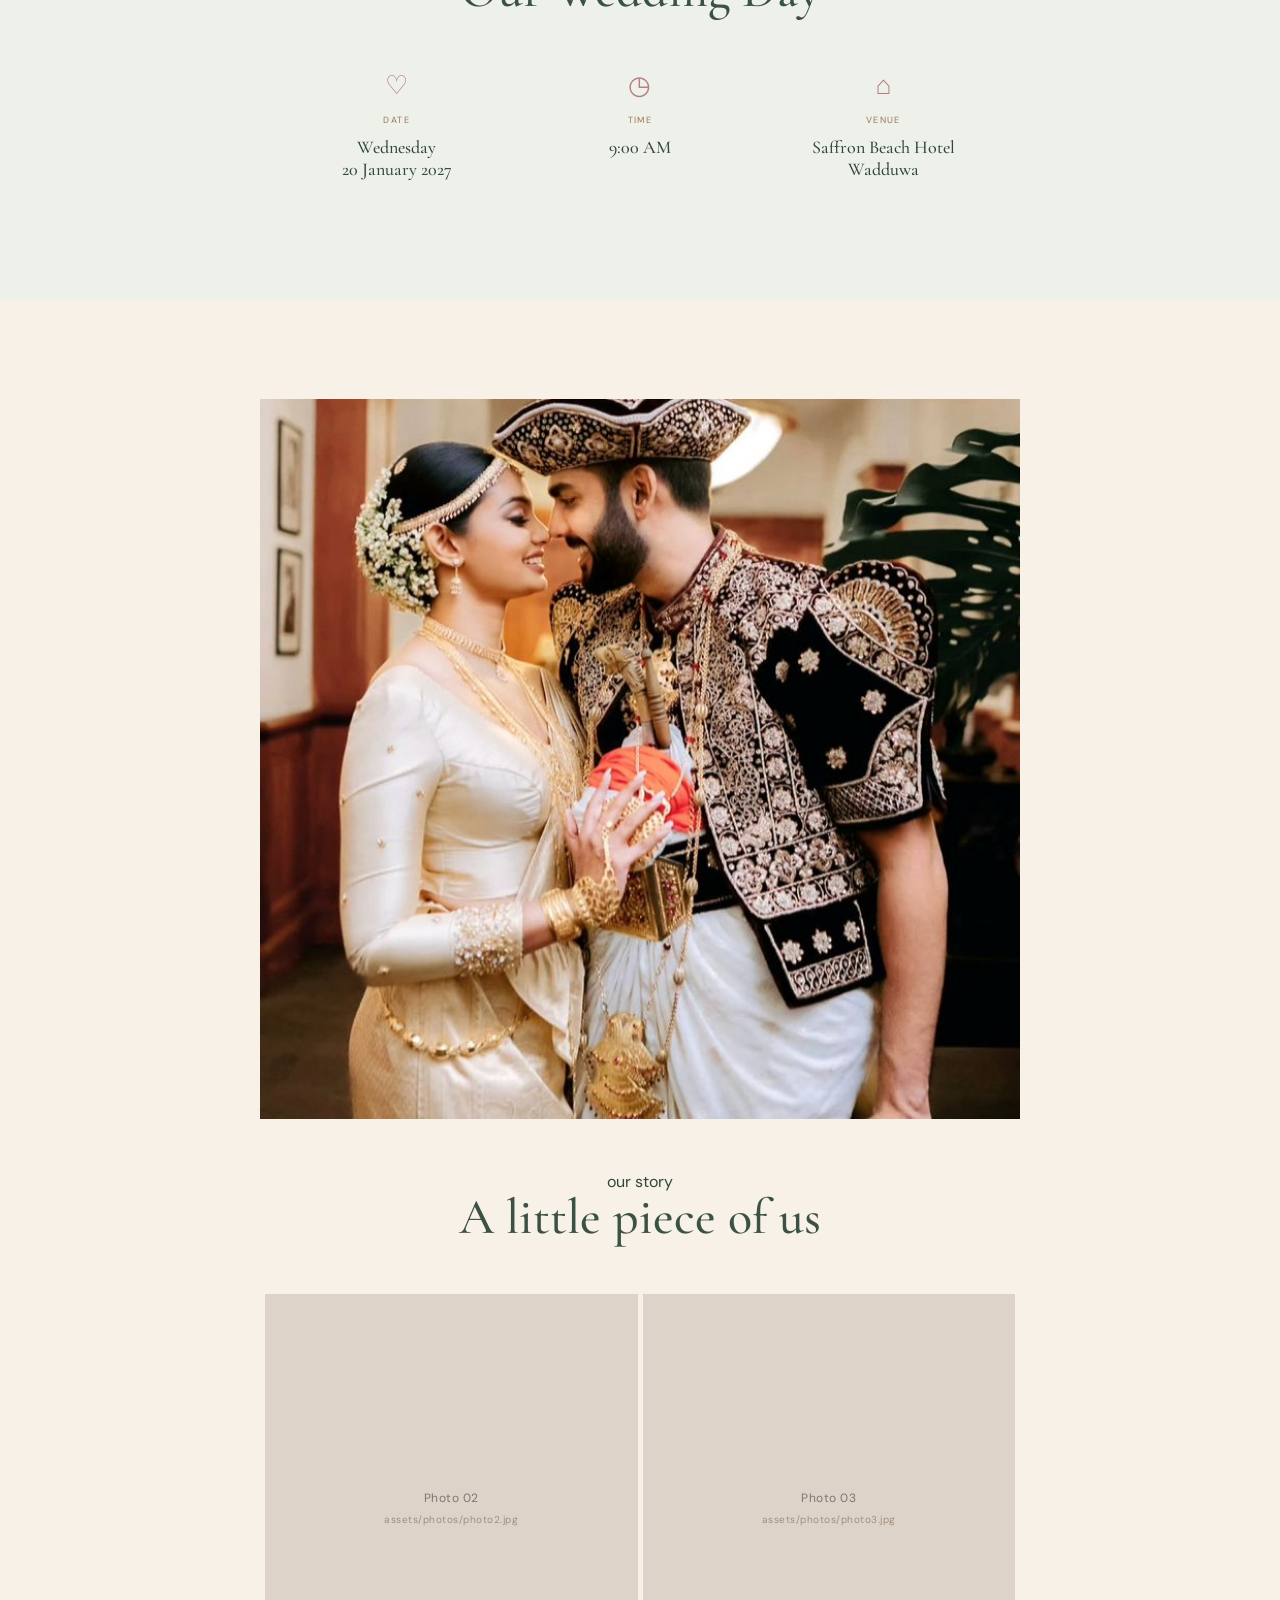
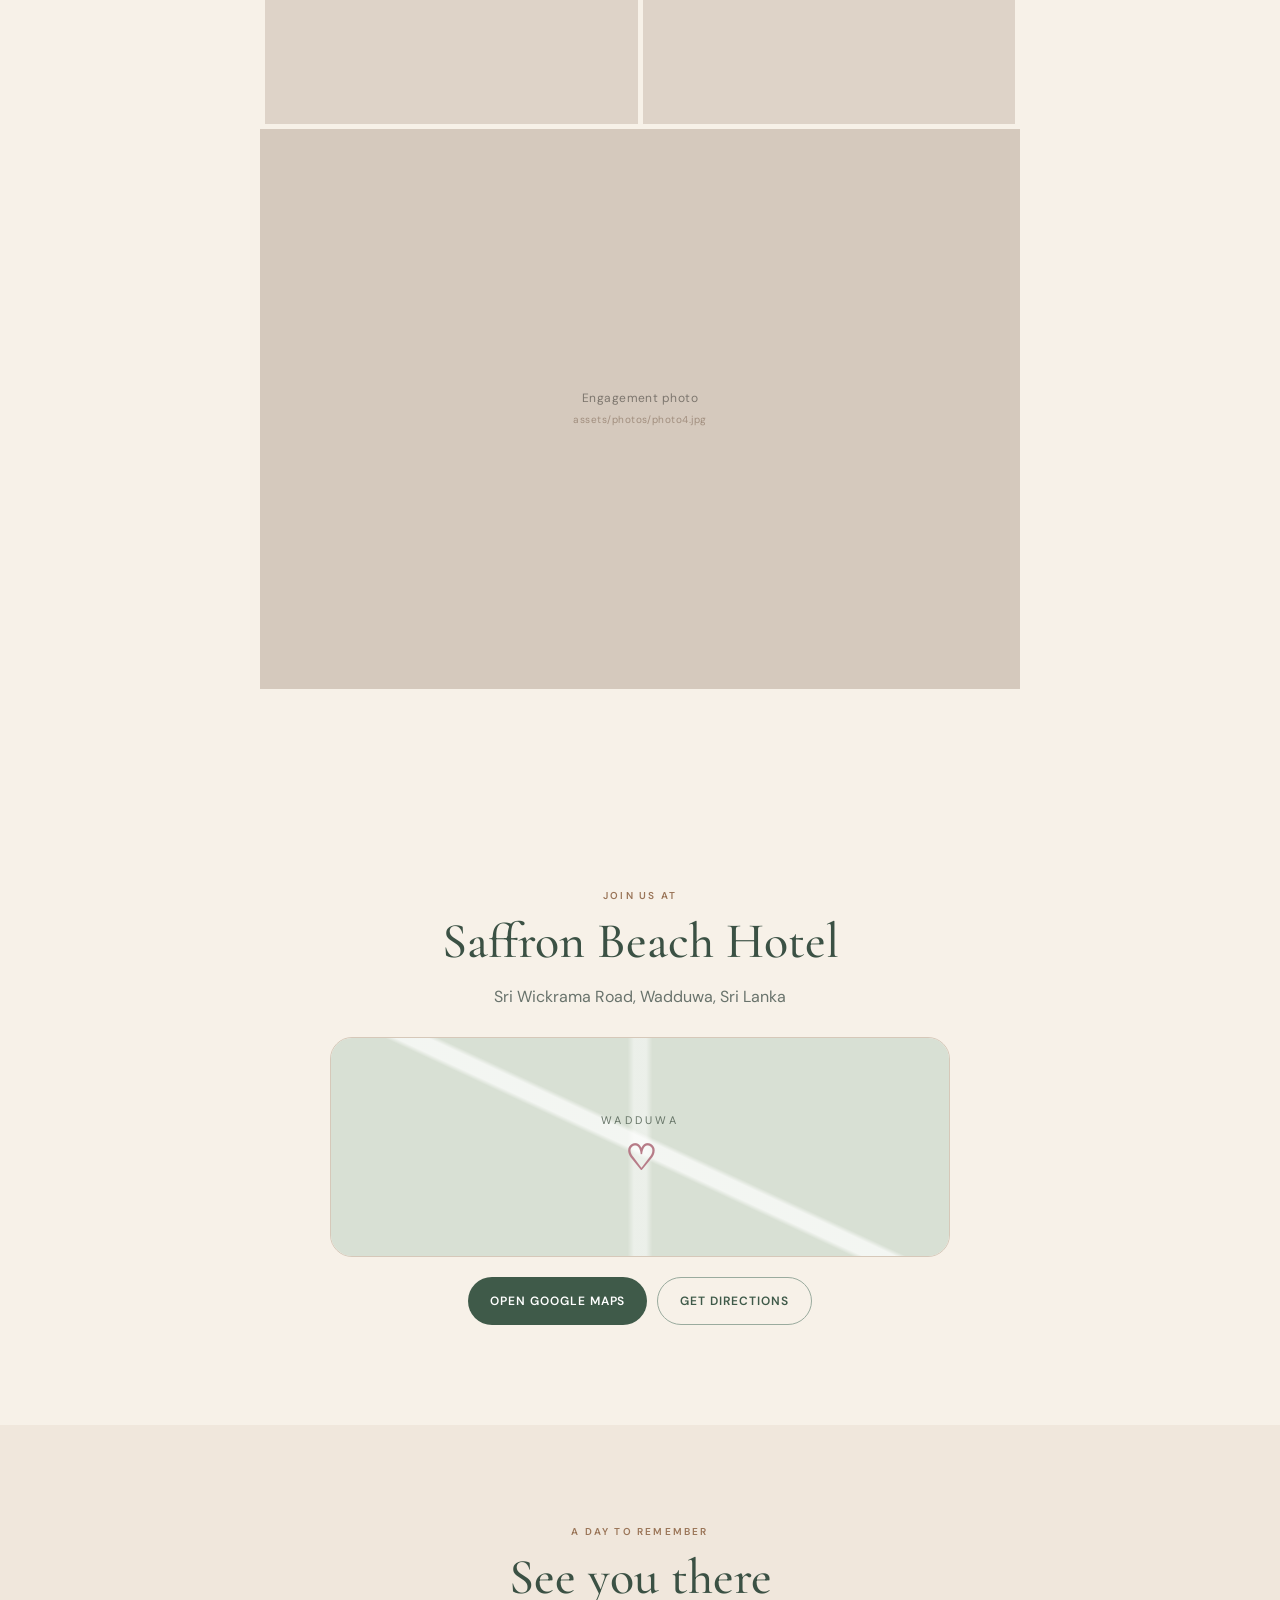
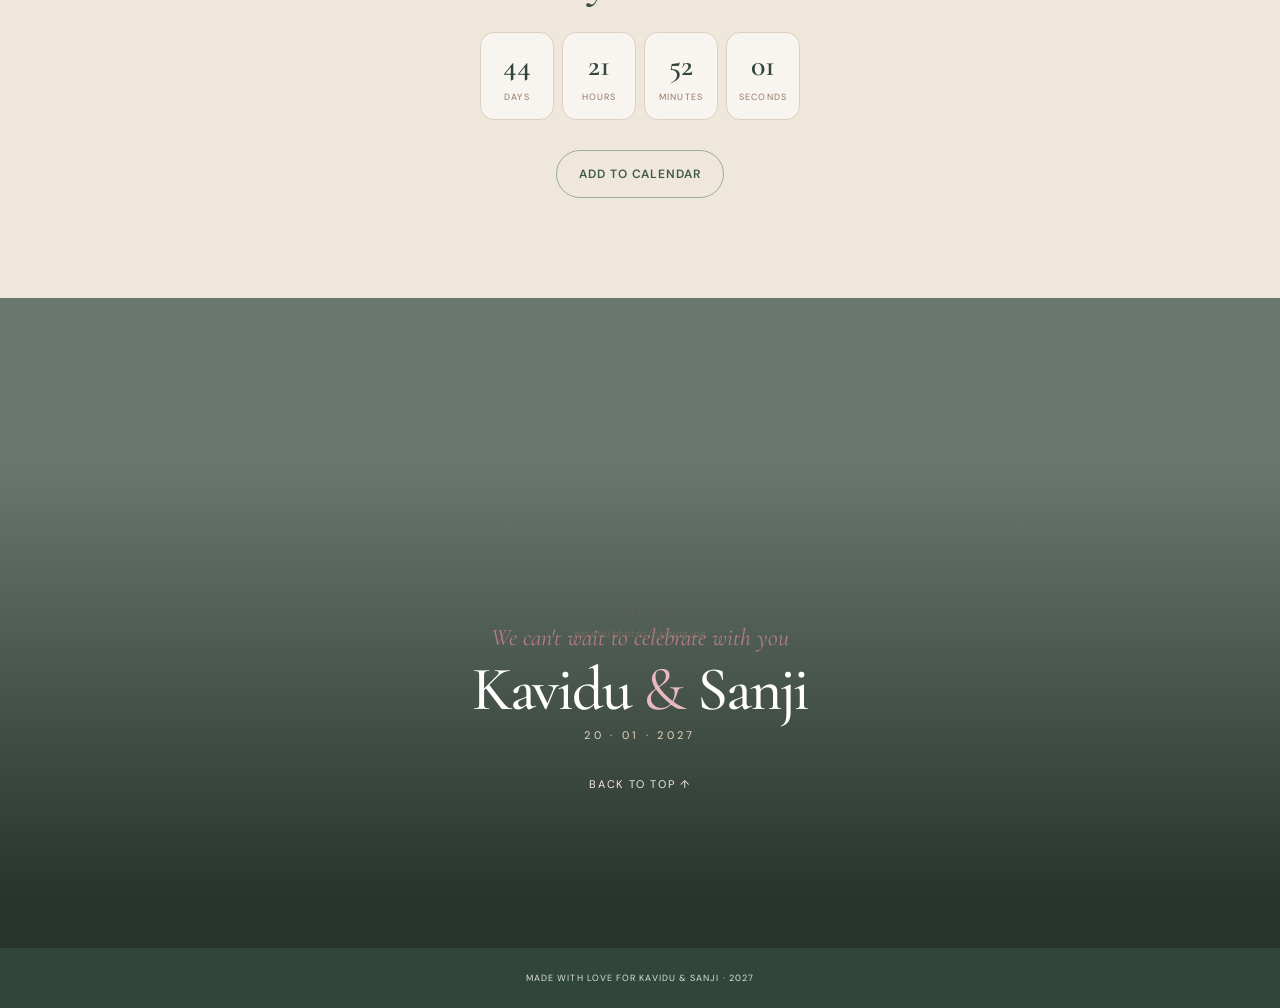
==== commit 06e6f543: "Change wedding time from 9:30 AM to 9:00 AM" ====
--- a/index.html
+++ b/index.html
@@ -50,7 +50,7 @@
       <h2>Our Wedding Day</h2>
       <div class="detail-grid">
         <article><span class="icon">♡</span><small>DATE</small><b>Wednesday<br>20 January 2027</b></article>
-        <article><span class="icon">◷</span><small>TIME</small><b>9:30 AM</b></article>
+        <article><span class="icon">◷</span><small>TIME</small><b>9:00 AM</b></article>
         <article><span class="icon">⌂</span><small>VENUE</small><b>Saffron Beach Hotel<br>Wadduwa</b></article>
       </div>
     </section>
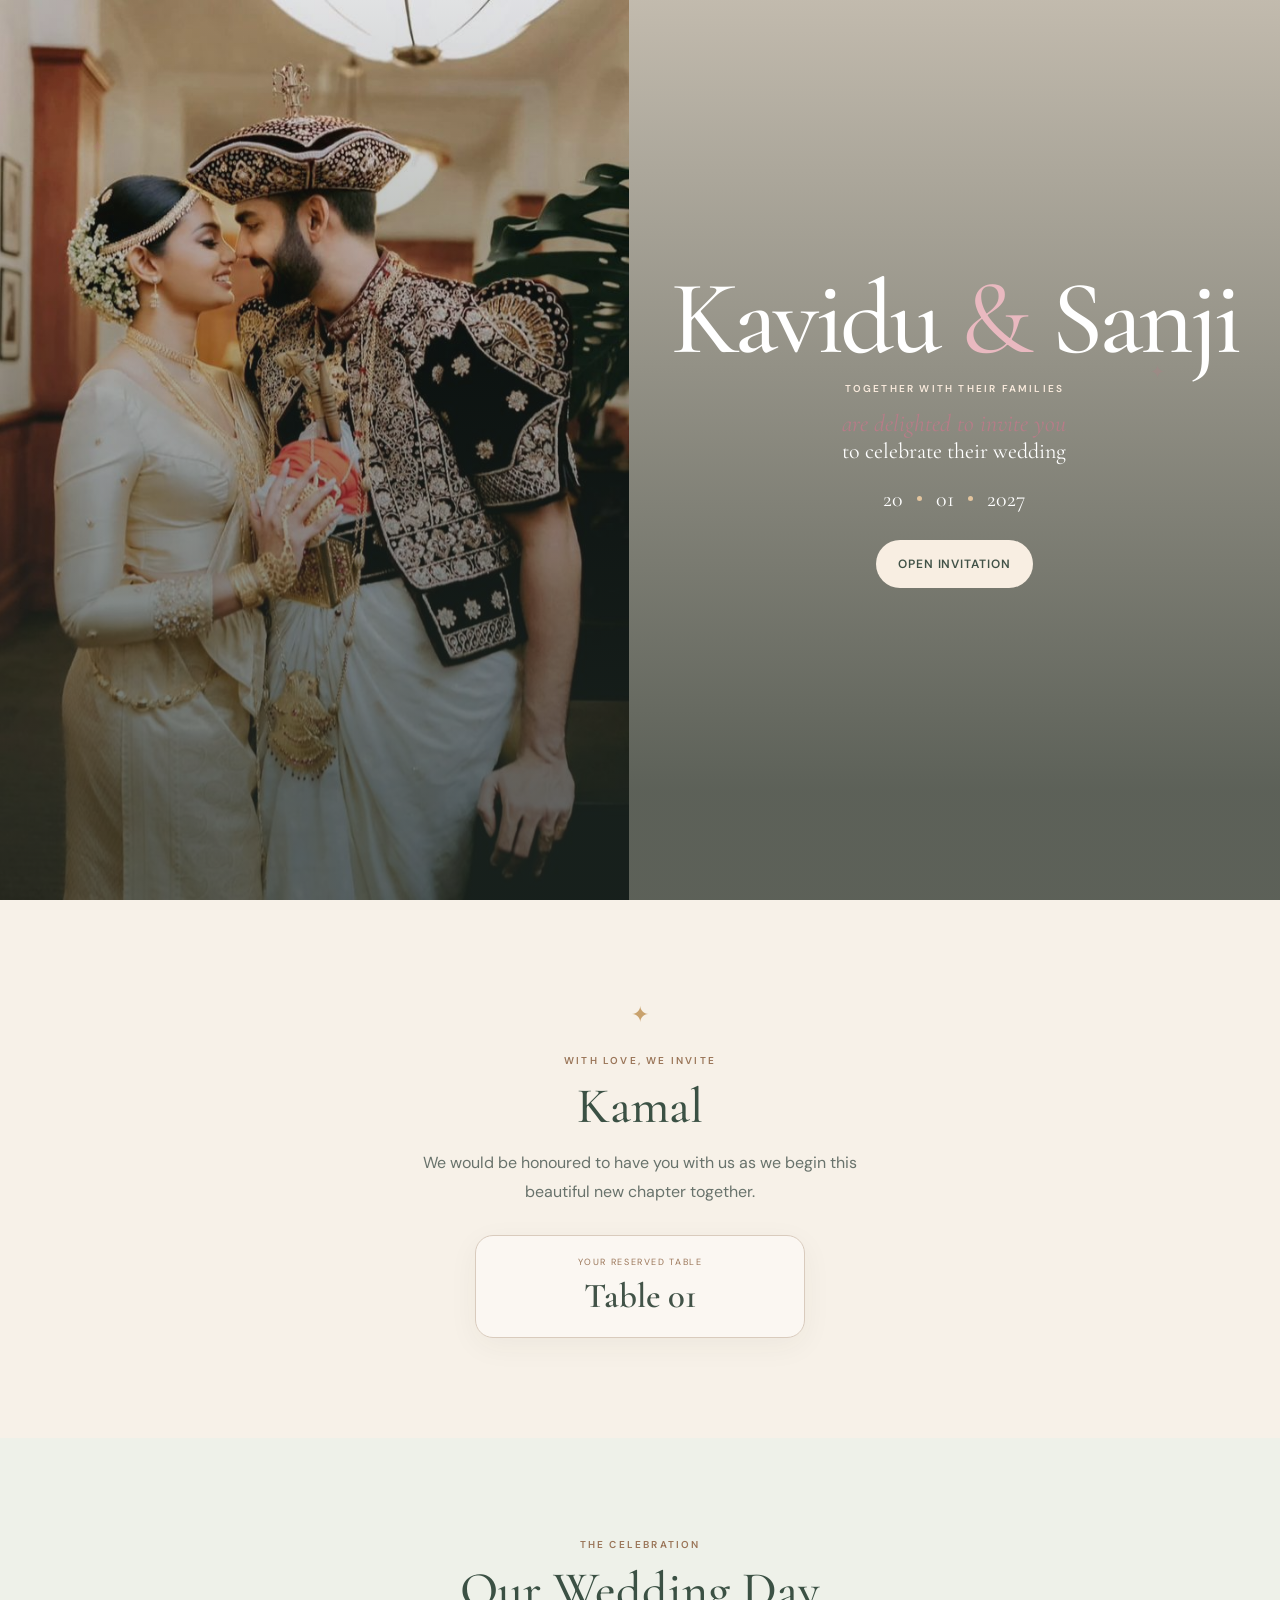
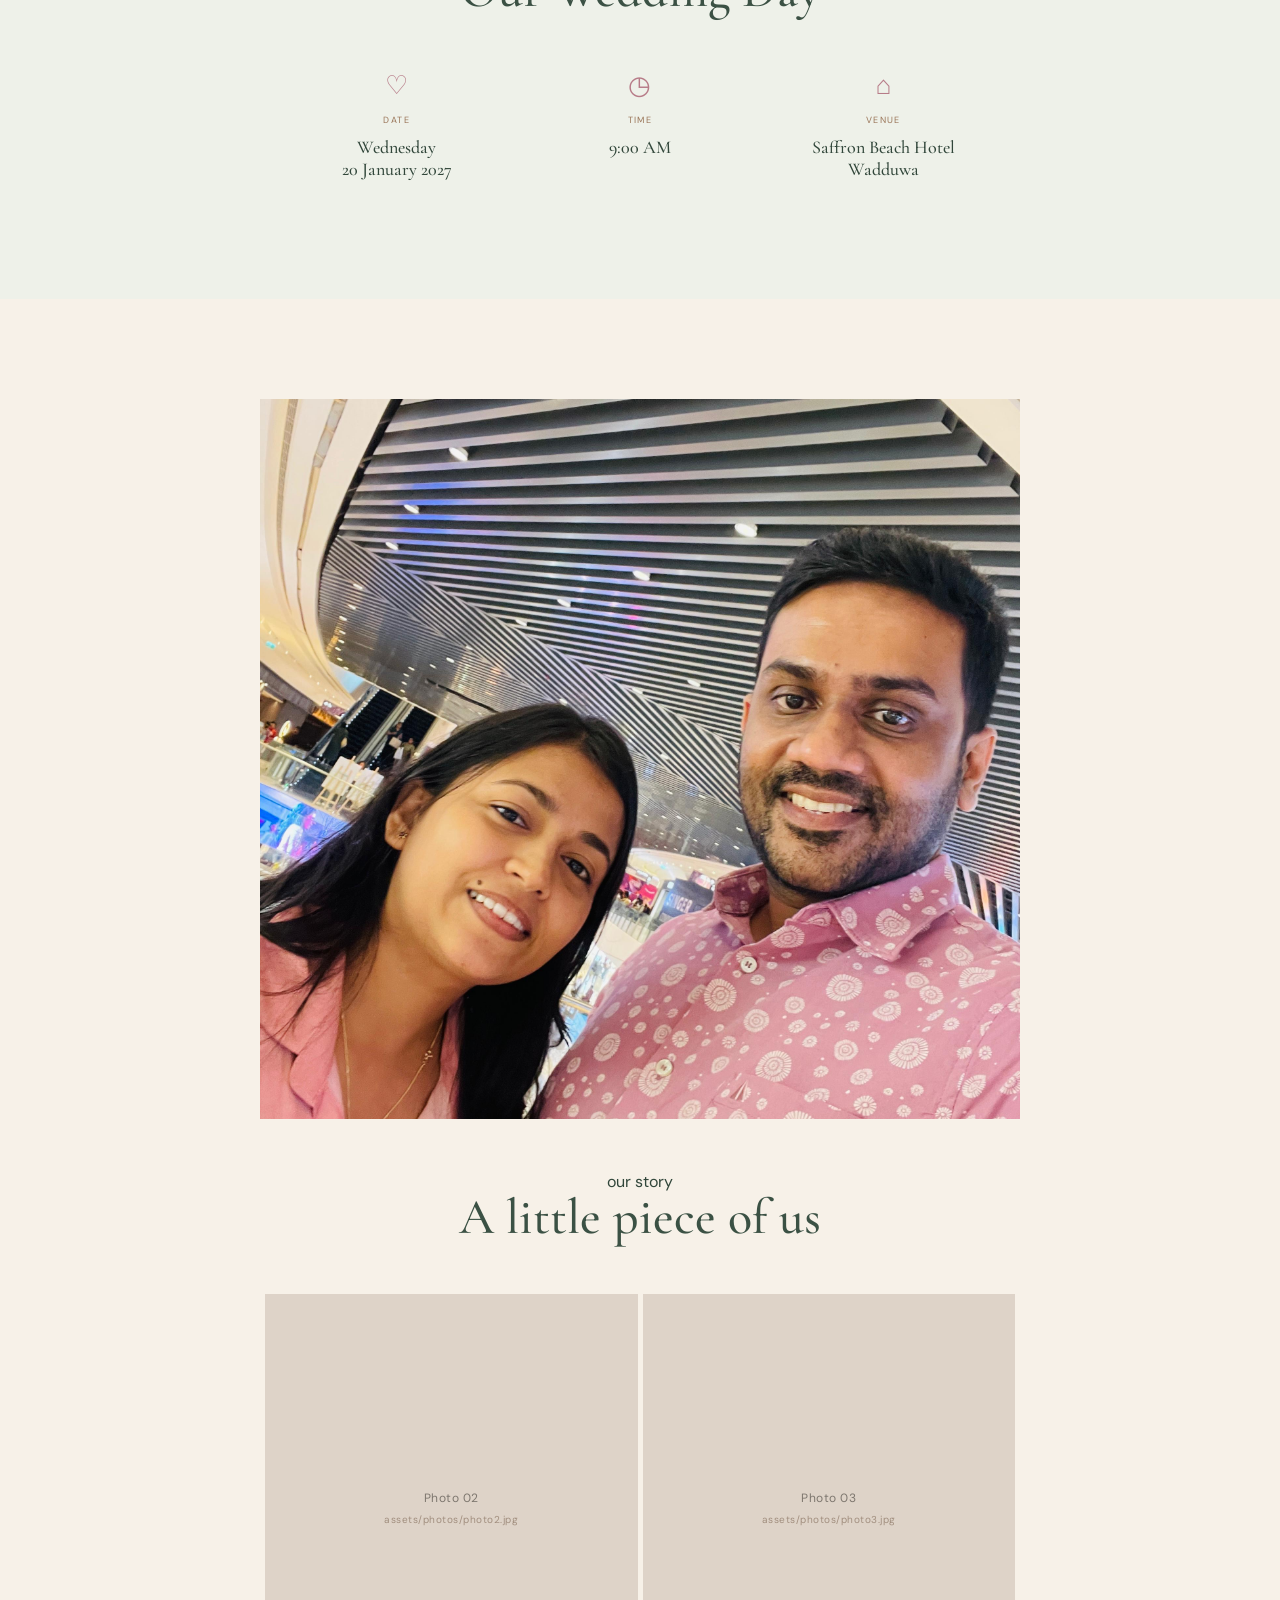
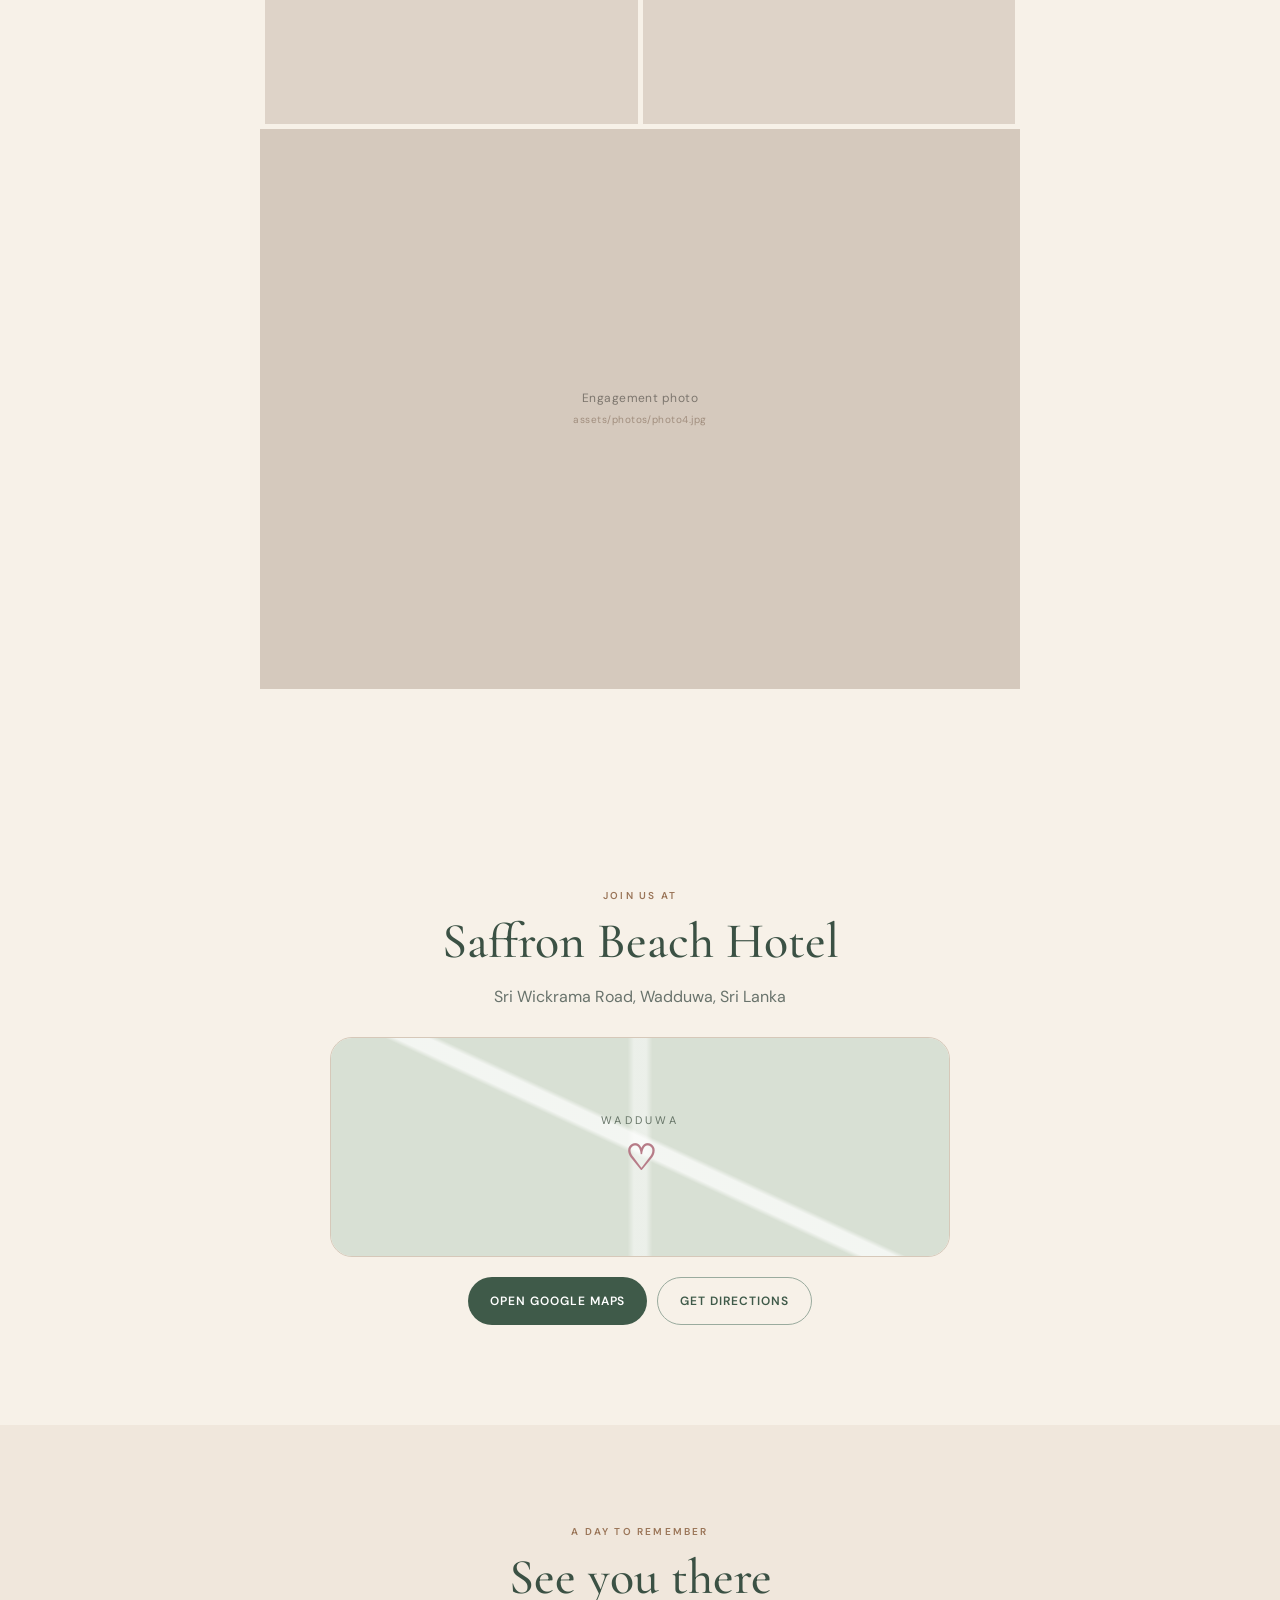
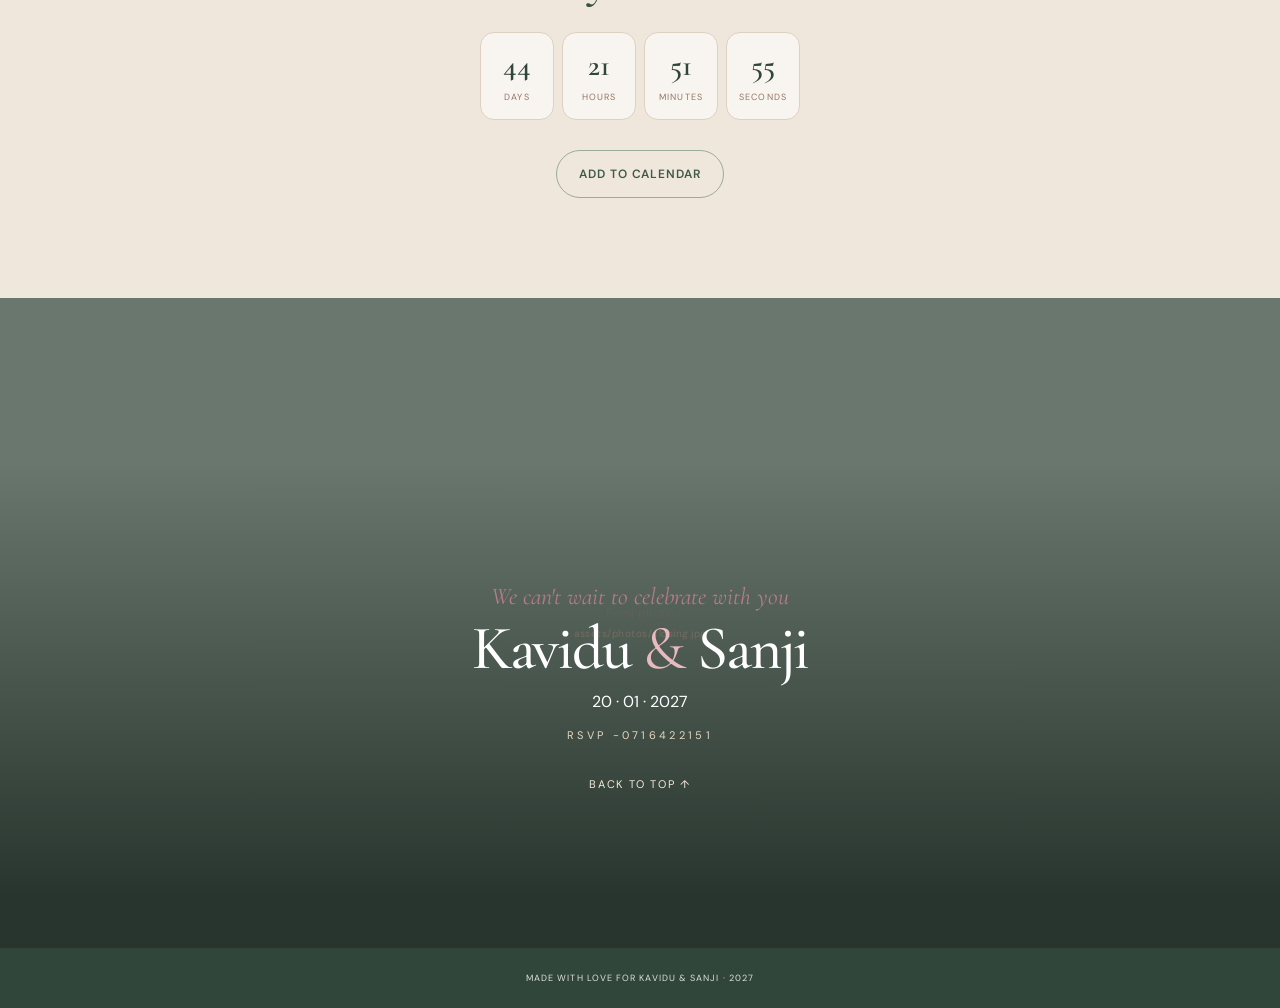
==== commit eab73735: "Update index.html" ====
--- a/index.html
+++ b/index.html
@@ -96,6 +96,7 @@
         <p class="script">We can't wait to celebrate with you</p>
         <h2>Kavidu <span>&amp;</span> Sanji</h2>
         <p>20 · 01 · 2027</p>
+         <p>RSVP -0716422151</p>
         <a class="top-link" href="#top">Back to top ↑</a>
       </div>
     </section>
